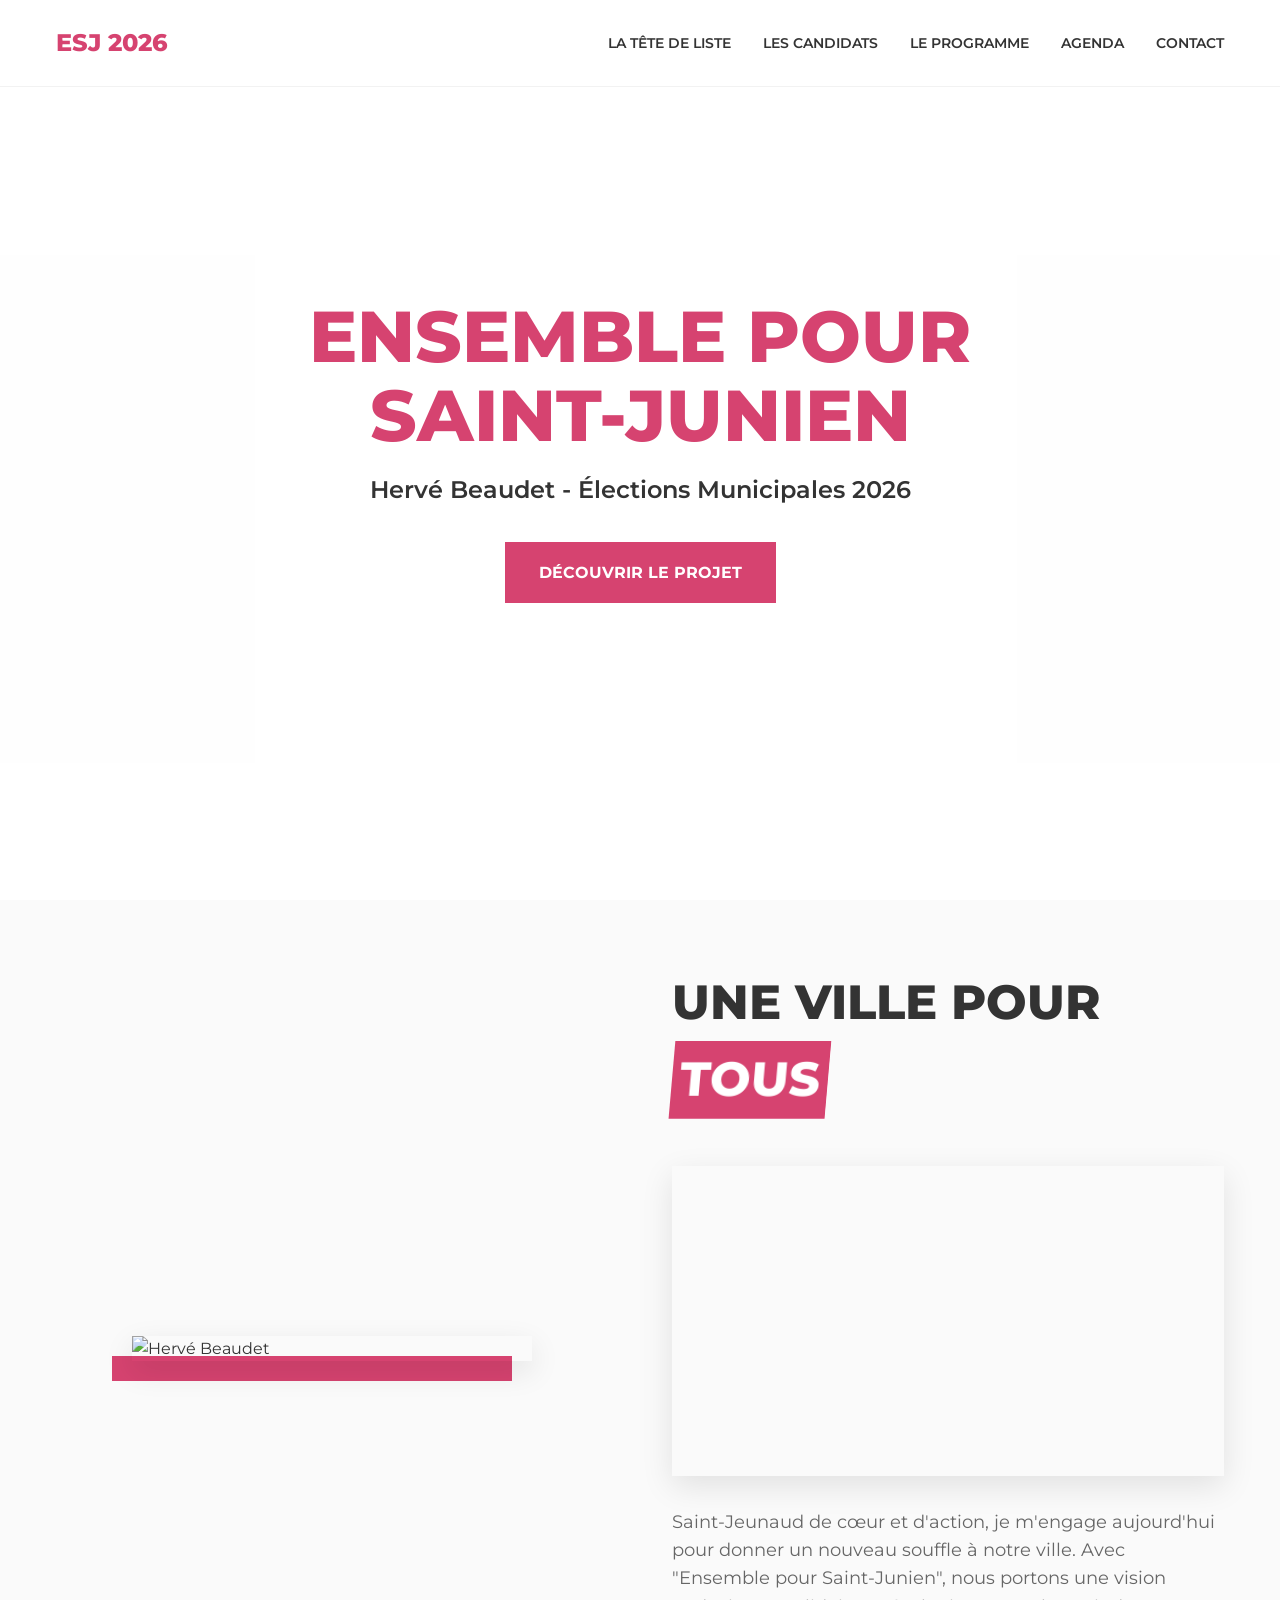
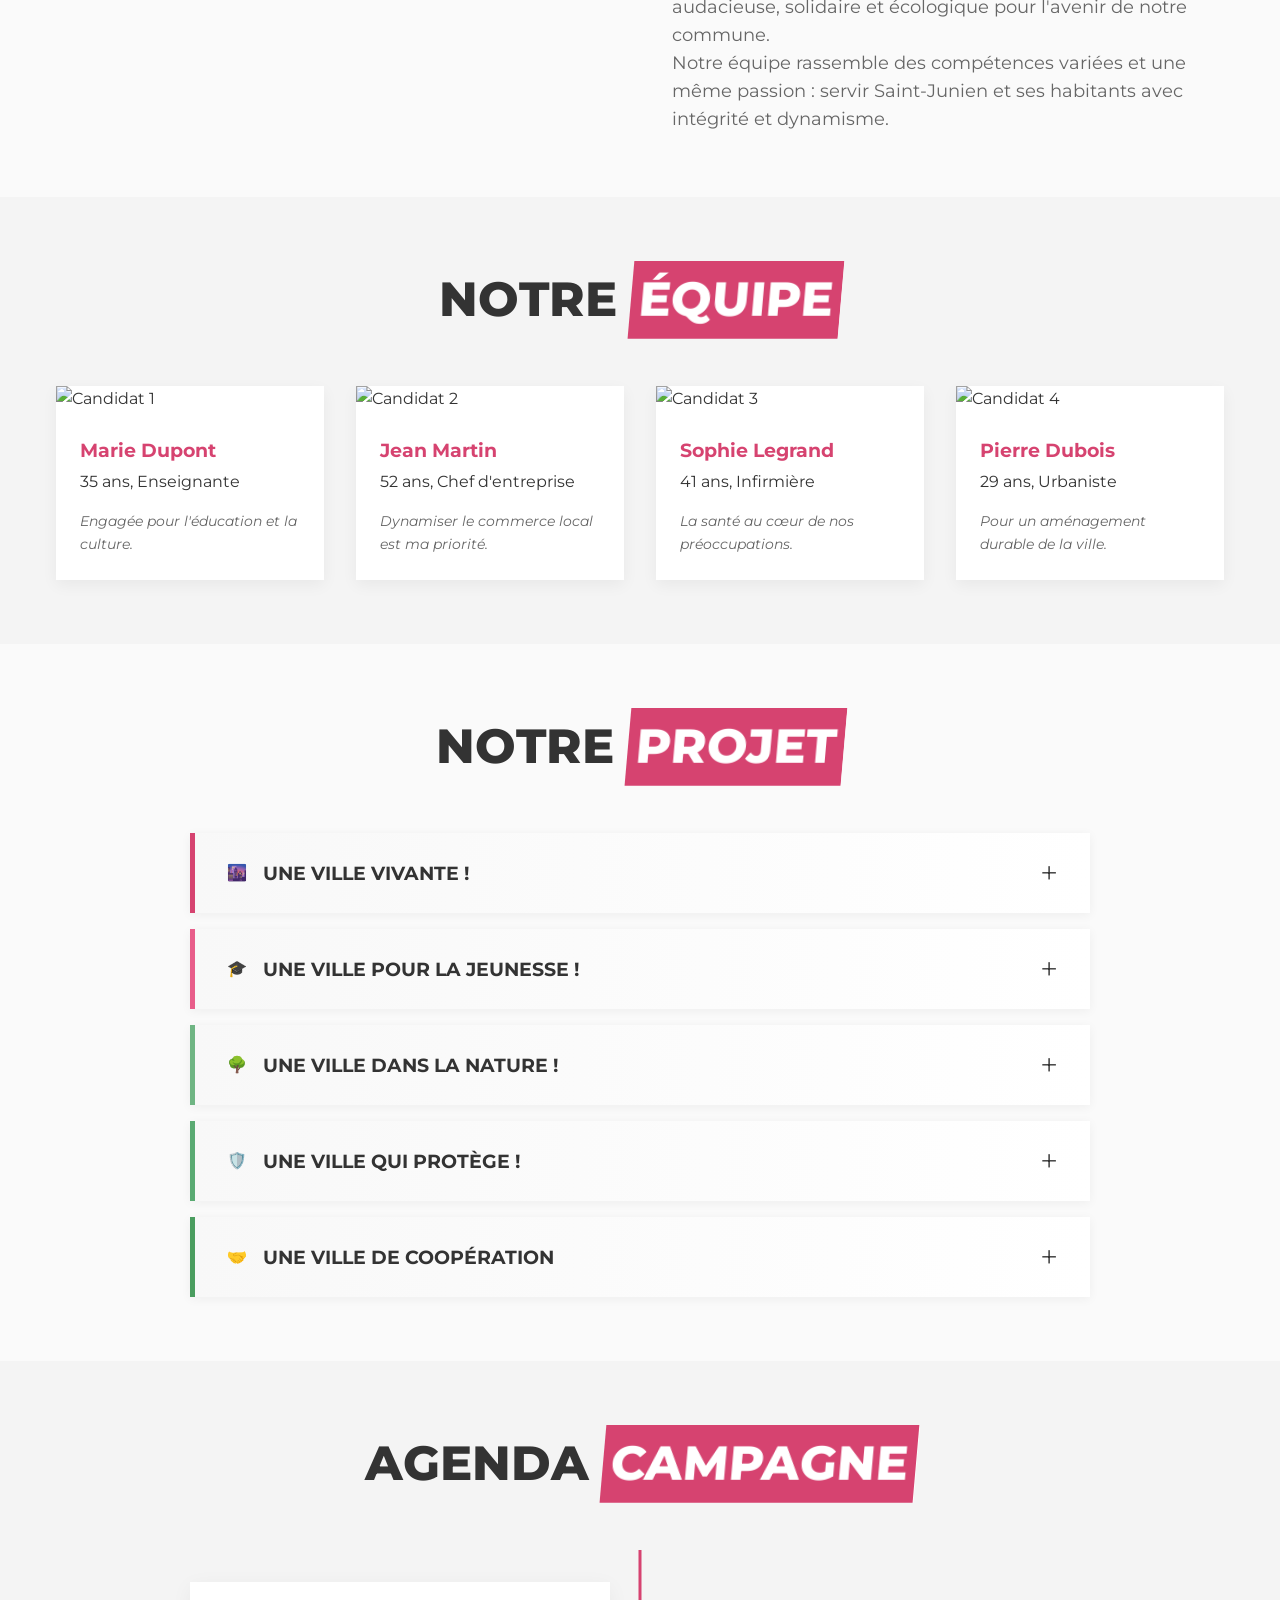
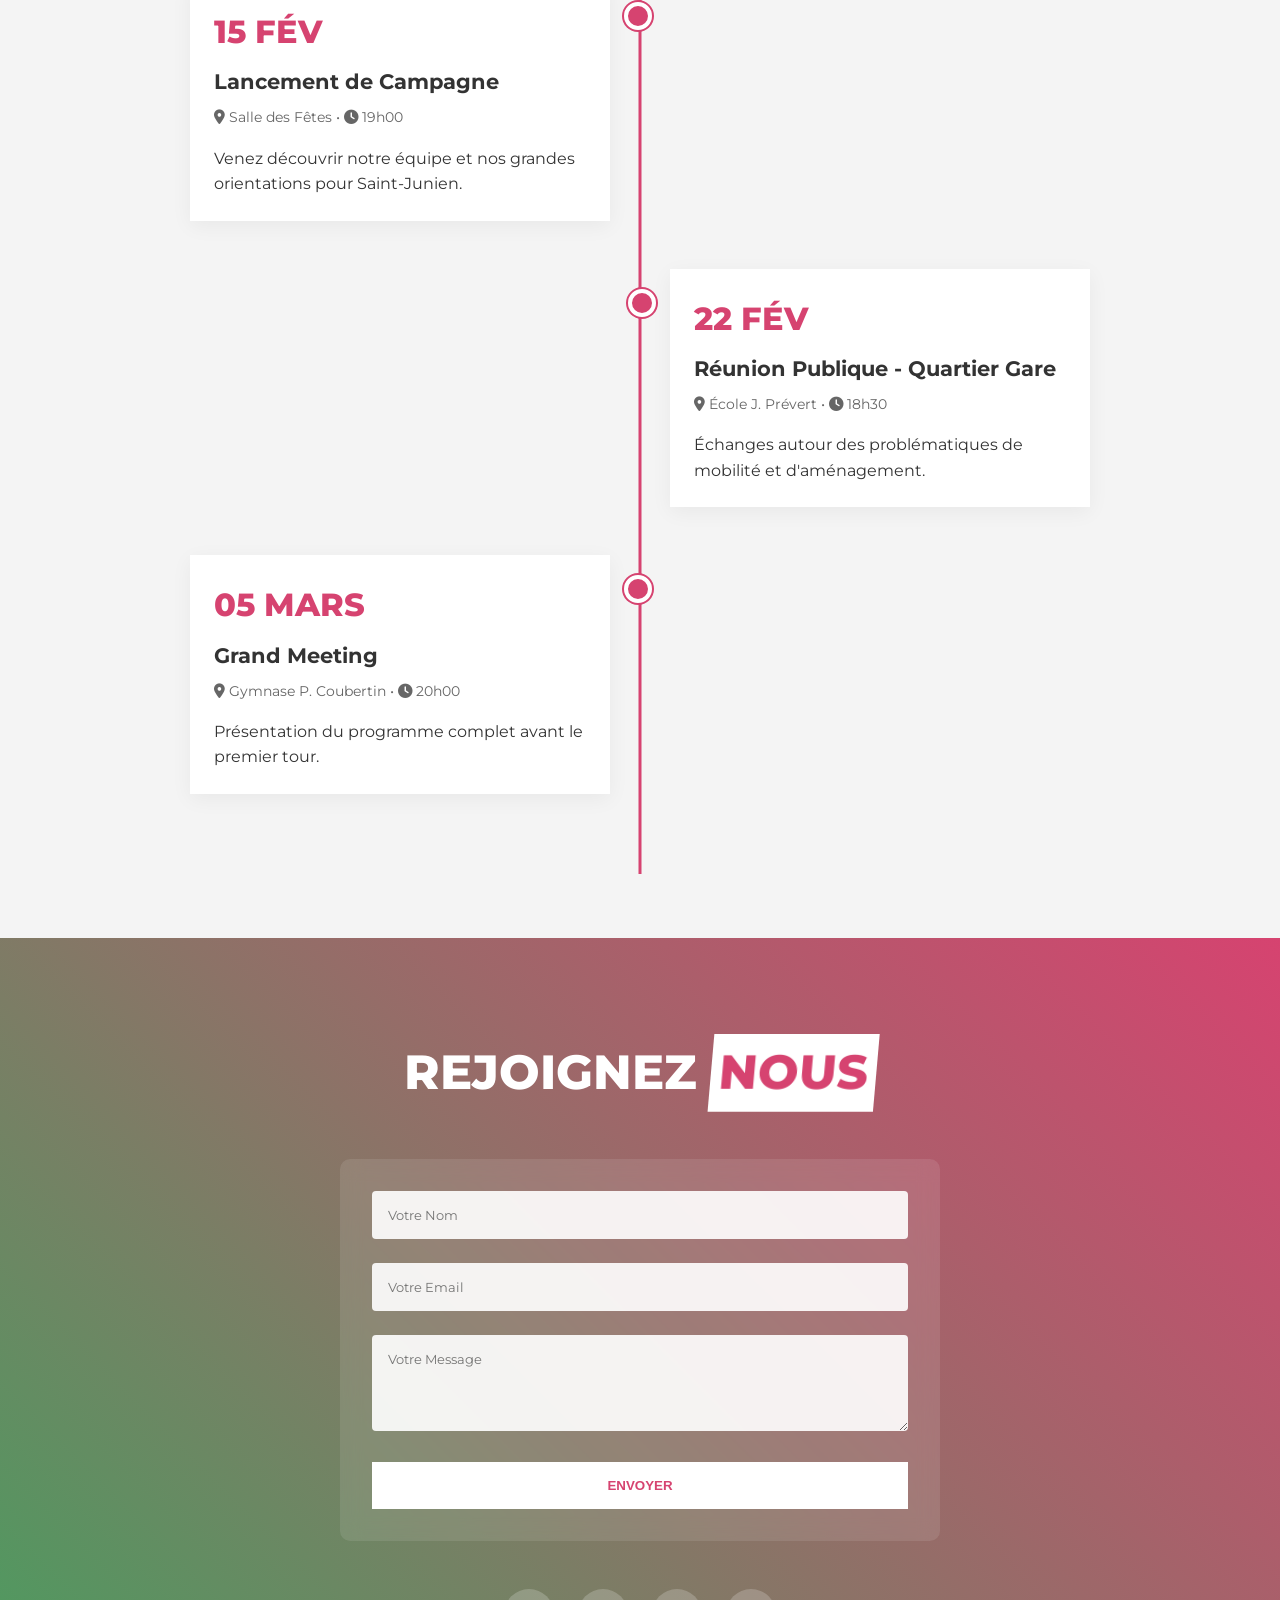
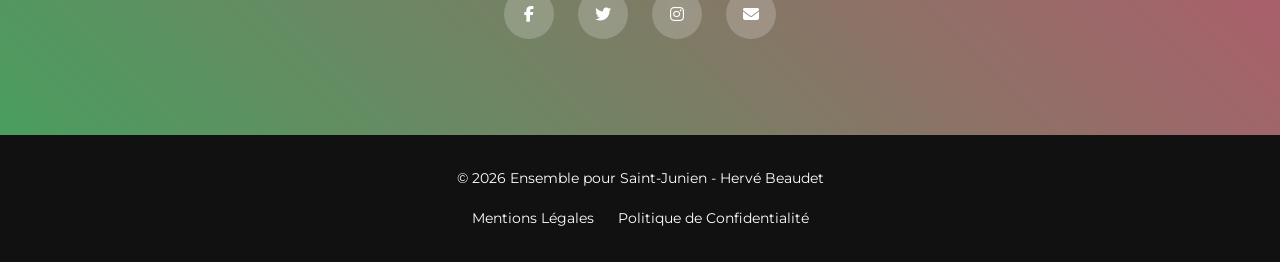
==== index.html @ a776edec "feat: Set up initial website structure, styling, and font assets including Montserrat and Font Aweso" ====
<!DOCTYPE html>
<html lang="fr">
<head>
    <meta charset="UTF-8">
    <meta name="viewport" content="width=device-width, initial-scale=1.0">
    <title>Ensemble pour Saint-Junien - Hervé Beaudet 2026</title>
    <meta name="description" content="Site de campagne pour la liste Ensemble pour Saint-Junien menée par Hervé Beaudet aux élections municipales de 2026.">
    
    <!-- Fonts -->
    <link rel="preconnect" href="https://fonts.googleapis.com">
    <link rel="preconnect" href="https://fonts.gstatic.com" crossorigin>
    <link href="https://fonts.googleapis.com/css2?family=Montserrat:wght@400;600;700;800&display=swap" rel="stylesheet">
    
    <!-- Icons -->
    <link rel="stylesheet" href="https://cdnjs.cloudflare.com/ajax/libs/font-awesome/6.4.0/css/all.min.css">
    
    <!-- Styles -->
    <link rel="stylesheet" href="styles.css">
</head>
<body>

    <!-- Header / Hero -->
    <header class="hero" id="home">
        <div class="video-background">
            <iframe 
                src="https://www.youtube.com/embed/1fb0bbvGdpc?autoplay=1&mute=1&controls=0&loop=1&playlist=1fb0bbvGdpc&showinfo=0&modestbranding=1" 
                title="Saint-Junien Drone View" 
                frameborder="0" 
                allow="accelerometer; autoplay; clipboard-write; encrypted-media; gyroscope; picture-in-picture" 
                allowfullscreen>
            </iframe>
            <div class="overlay"></div>
        </div>
        
        <nav class="main-nav">
            <div class="container nav-container">
                <a href="#home" class="logo-text">ESJ 2026</a>
                <button class="mobile-menu-btn" aria-label="Menu">
                    <span></span>
                    <span></span>
                    <span></span>
                </button>
                <ul class="nav-links">
                    <li><a href="#tete-de-liste">La Tête de Liste</a></li>
                    <li><a href="#candidats">Les Candidats</a></li>
                    <li><a href="#programme">Le Programme</a></li>
                    <li><a href="#agenda">Agenda</a></li>
                    <li><a href="#contact">Contact</a></li>
                </ul>
            </div>
        </nav>

        <div class="hero-content">
            <h1 class="main-title">ENSEMBLE POUR<br>SAINT-JUNIEN</h1>
            <p class="subtitle">Hervé Beaudet - Élections Municipales 2026</p>
            <div class="hero-cta">
                <a href="#programme" class="btn btn-primary">Découvrir le projet</a>
            </div>
        </div>
    </header>

    <!-- Section 1: La Tête de Liste -->
    <section id="tete-de-liste" class="section">
        <div class="container split-layout">
            <div class="image-col">
                <div class="photo-wrapper">
                    <img src="https://placehold.co/400x500/d64370/ffffff?text=Herv%C3%A9+Beaudet" alt="Hervé Beaudet" class="portrait">
                    <div class="photo-accent"></div>
                </div>
            </div>
            <div class="content-col">
                <h2 class="section-title">UNE VILLE POUR <span class="highlight">TOUS</span></h2>
                <div class="video-wrapper">
                    <iframe width="560" height="315" src="https://www.youtube.com/embed/1fb0bbvGdpc" title="Présentation Hervé Beaudet" frameborder="0" allow="accelerometer; autoplay; clipboard-write; encrypted-media; gyroscope; picture-in-picture" allowfullscreen></iframe>
                </div>
                <div class="bio-text">
                    <p>Saint-Jeunaud de cœur et d'action, je m'engage aujourd'hui pour donner un nouveau souffle à notre ville. Avec "Ensemble pour Saint-Junien", nous portons une vision audacieuse, solidaire et écologique pour l'avenir de notre commune.</p>
                    <p>Notre équipe rassemble des compétences variées et une même passion : servir Saint-Junien et ses habitants avec intégrité et dynamisme.</p>
                </div>
            </div>
        </div>
    </section>

    <!-- Section 2: Les Candidats -->
    <section id="candidats" class="section bg-light">
        <div class="container">
            <h2 class="section-title center">NOTRE <span class="highlight">ÉQUIPE</span></h2>
            <div class="candidates-grid">
                <!-- Candidate Cards (Placeholders) -->
                <div class="candidate-card">
                    <div class="card-image">
                        <img src="https://placehold.co/300x400/eeeeee/333333?text=Candidat+1" alt="Candidat 1">
                        <div class="card-overlay">
                            <button class="btn-icon"><i class="fas fa-play"></i></button>
                        </div>
                    </div>
                    <div class="card-info">
                        <h3>Marie Dupont</h3>
                        <p>35 ans, Enseignante</p>
                        <p class="desc">Engagée pour l'éducation et la culture.</p>
                    </div>
                </div>
                <!-- More candidates would go here -->
                <div class="candidate-card">
                    <div class="card-image">
                        <img src="https://placehold.co/300x400/eeeeee/333333?text=Candidat+2" alt="Candidat 2">
                    </div>
                    <div class="card-info">
                        <h3>Jean Martin</h3>
                        <p>52 ans, Chef d'entreprise</p>
                        <p class="desc">Dynamiser le commerce local est ma priorité.</p>
                    </div>
                </div>
                 <div class="candidate-card">
                    <div class="card-image">
                        <img src="https://placehold.co/300x400/eeeeee/333333?text=Candidat+3" alt="Candidat 3">
                    </div>
                    <div class="card-info">
                        <h3>Sophie Legrand</h3>
                        <p>41 ans, Infirmière</p>
                        <p class="desc">La santé au cœur de nos préoccupations.</p>
                    </div>
                </div>
                 <div class="candidate-card">
                    <div class="card-image">
                        <img src="https://placehold.co/300x400/eeeeee/333333?text=Candidat+4" alt="Candidat 4">
                    </div>
                    <div class="card-info">
                        <h3>Pierre Dubois</h3>
                        <p>29 ans, Urbaniste</p>
                        <p class="desc">Pour un aménagement durable de la ville.</p>
                    </div>
                </div>
            </div>
        </div>
    </section>

    <!-- Section 3: Le Programme -->
    <section id="programme" class="section">
        <div class="container">
            <h2 class="section-title center">NOTRE <span class="highlight">PROJET</span></h2>
            <div class="accordion">
                <!-- Item 1 -->
                <div class="accordion-item" data-color="#d64370">
                    <div class="accordion-header">
                        <span class="icon">🌆</span>
                        <h3>UNE VILLE VIVANTE !</h3>
                        <span class="toggle-icon">+</span>
                    </div>
                    <div class="accordion-content">
                        <div class="content-inner">
                            <p>Nous voulons redynamiser le centre-ville et soutenir nos commerces de proximité par des actions concrètes et innovantes.</p>
                            <div class="measures">
                                <h4>DEMAIN ==></h4>
                                <ul>
                                    <li>Création d'une halle gourmande</li>
                                    <li>Plan de rénovation des façades</li>
                                    <li>Gratuité du stationnement le samedi</li>
                                </ul>
                            </div>
                        </div>
                    </div>
                </div>
                <!-- Item 2 -->
                <div class="accordion-item" data-color="#e85d8a">
                    <div class="accordion-header">
                        <span class="icon">🎓</span>
                        <h3>UNE VILLE POUR LA JEUNESSE !</h3>
                        <span class="toggle-icon">+</span>
                    </div>
                    <div class="accordion-content">
                        <div class="content-inner">
                            <p>La jeunesse est l'avenir de Saint-Junien. Nous investirons dans les écoles et les lieux de vie pour nos enfants.</p>
                            <div class="measures">
                                <h4>DEMAIN ==></h4>
                                <ul>
                                    <li>Rénovation thermique des écoles</li>
                                    <li>Création d'un Conseil Municipal des Jeunes</li>
                                    <li>Nouveau skatepark couvert</li>
                                </ul>
                            </div>
                        </div>
                    </div>
                </div>
                <!-- Item 3 -->
                <div class="accordion-item" data-color="#6fb583">
                    <div class="accordion-header">
                        <span class="icon">🌳</span>
                        <h3>UNE VILLE DANS LA NATURE !</h3>
                        <span class="toggle-icon">+</span>
                    </div>
                    <div class="accordion-content">
                        <div class="content-inner">
                            <p>Préserver notre cadre de vie et engager la transition écologique à l'échelle locale.</p>
                            <div class="measures">
                                <h4>DEMAIN ==></h4>
                                <ul>
                                    <li>Plan "1000 arbres" en 6 ans</li>
                                    <li>Végétalisation des cours d'école</li>
                                    <li>Mobilités douces et pistes cyclables</li>
                                </ul>
                            </div>
                        </div>
                    </div>
                </div>
                 <!-- Item 4 -->
                <div class="accordion-item" data-color="#5aaa72">
                    <div class="accordion-header">
                        <span class="icon">🛡️</span>
                        <h3>UNE VILLE QUI PROTÈGE !</h3>
                        <span class="toggle-icon">+</span>
                    </div>
                    <div class="accordion-content">
                        <div class="content-inner">
                            <p>Assurer la tranquillité publique et la sécurité de tous les Saint-Jeunauds.</p>
                            <div class="measures">
                                <h4>DEMAIN ==></h4>
                                <ul>
                                    <li>Renforcement de la police municipale</li>
                                    <li>Vidéoprotection intelligente</li>
                                    <li>Dispositif "Voisins Vigilants"</li>
                                </ul>
                            </div>
                        </div>
                    </div>
                </div>
                 <!-- Item 5 -->
                <div class="accordion-item" data-color="#4a9d5f">
                    <div class="accordion-header">
                        <span class="icon">🤝</span>
                        <h3>UNE VILLE DE COOPÉRATION</h3>
                        <span class="toggle-icon">+</span>
                    </div>
                    <div class="accordion-content">
                        <div class="content-inner">
                            <p>Une démocratie locale vivante où chaque citoyen a sa place et sa parole.</p>
                            <div class="measures">
                                <h4>DEMAIN ==></h4>
                                <ul>
                                    <li>Budget participatif annuel</li>
                                    <li>Permanences d'élus dans les quartiers</li>
                                    <li>Transparence totale des décisions</li>
                                </ul>
                            </div>
                        </div>
                    </div>
                </div>
            </div>
        </div>
    </section>

    <!-- Section 4: Agenda -->
    <section id="agenda" class="section bg-light">
        <div class="container">
            <h2 class="section-title center">AGENDA <span class="highlight">CAMPAGNE</span></h2>
            <div class="timeline">
                <div class="timeline-line"></div>
                
                <div class="event-card left">
                    <div class="event-date">15 FÉV</div>
                    <div class="event-content">
                        <h3>Lancement de Campagne</h3>
                        <p class="event-meta"><i class="fas fa-map-marker-alt"></i> Salle des Fêtes &bull; <i class="fas fa-clock"></i> 19h00</p>
                        <p>Venez découvrir notre équipe et nos grandes orientations pour Saint-Junien.</p>
                    </div>
                </div>

                <div class="event-card right">
                    <div class="event-date">22 FÉV</div>
                    <div class="event-content">
                        <h3>Réunion Publique - Quartier Gare</h3>
                        <p class="event-meta"><i class="fas fa-map-marker-alt"></i> École J. Prévert &bull; <i class="fas fa-clock"></i> 18h30</p>
                        <p>Échanges autour des problématiques de mobilité et d'aménagement.</p>
                    </div>
                </div>

                <div class="event-card left">
                    <div class="event-date">05 MARS</div>
                    <div class="event-content">
                        <h3>Grand Meeting</h3>
                        <p class="event-meta"><i class="fas fa-map-marker-alt"></i> Gymnase P. Coubertin &bull; <i class="fas fa-clock"></i> 20h00</p>
                        <p>Présentation du programme complet avant le premier tour.</p>
                    </div>
                </div>
            </div>
        </div>
    </section>

    <!-- Section 5: Contact -->
    <section id="contact" class="section contact-section">
        <div class="container">
            <div class="contact-box">
                <h2 class="section-title center white">REJOIGNEZ <span class="highlight-white">NOUS</span></h2>
                <form class="contact-form">
                    <div class="form-group">
                        <input type="text" placeholder="Votre Nom" required>
                    </div>
                    <div class="form-group">
                        <input type="email" placeholder="Votre Email" required>
                    </div>
                    <div class="form-group">
                        <textarea placeholder="Votre Message" rows="4" required></textarea>
                    </div>
                    <button type="submit" class="btn btn-submit">ENVOYER</button>
                </form>
                <div class="social-links">
                    <a href="#" aria-label="Facebook"><i class="fab fa-facebook-f"></i></a>
                    <a href="#" aria-label="Twitter"><i class="fab fa-twitter"></i></a>
                    <a href="#" aria-label="Instagram"><i class="fab fa-instagram"></i></a>
                    <a href="mailto:contact@ensemble-st-junien.fr" aria-label="Email"><i class="fas fa-envelope"></i></a>
                </div>
            </div>
        </div>
    </section>

    <footer>
        <div class="container footer-content">
            <p>&copy; 2026 Ensemble pour Saint-Junien - Hervé Beaudet</p>
            <div class="footer-links">
                <a href="#">Mentions Légales</a>
                <a href="#">Politique de Confidentialité</a>
            </div>
        </div>
    </footer>

    <script src="script.js"></script>
</body>
</html>
---- styles.css ----
/* Variables */
:root {
    --primary-pink: #d64370;
    --primary-green: #4a9d5f;
    --text-dark: #333333;
    --text-light: #666666;
    --bg-light: #fafafa;
    --white: #ffffff;
    --font-main: 'Montserrat', sans-serif;
    --transition: all 0.3s ease;
}

/* Reset & Base */
* {
    margin: 0;
    padding: 0;
    box-sizing: border-box;
}

body {
    font-family: var(--font-main);
    color: var(--text-dark);
    line-height: 1.6;
    background-color: var(--bg-light);
    overflow-x: hidden;
}

a {
    text-decoration: none;
    color: inherit;
    transition: var(--transition);
}

ul {
    list-style: none;
}

img {
    max-width: 100%;
    display: block;
}

section {
    padding: 4rem 1rem;
}

.container {
    max-width: 1200px;
    margin: 0 auto;
    padding: 0 1rem;
}

.section-title {
    font-size: clamp(2rem, 5vw, 3rem);
    font-weight: 800;
    margin-bottom: 3rem;
    text-transform: uppercase;
    position: relative;
    z-index: 1;
}

.section-title.center {
    text-align: center;
}

.highlight {
    color: var(--white);
    background-color: var(--primary-pink);
    padding: 0 0.5rem;
    display: inline-block;
    transform: skew(-5deg);
}

.highlight-white {
    color: var(--primary-pink);
    background-color: var(--white);
    padding: 0 0.5rem;
    display: inline-block;
    transform: skew(-5deg);
}

.btn {
    display: inline-block;
    padding: 1rem 2rem;
    font-weight: 700;
    text-transform: uppercase;
    border: none;
    cursor: pointer;
    transition: var(--transition);
}

.btn-primary {
    background-color: var(--primary-pink);
    color: var(--white);
    border: 2px solid var(--primary-pink);
}

.btn-primary:hover {
    background-color: transparent;
    color: var(--primary-pink);
}

/* Header / Hero */
.hero {
    position: relative;
    height: 100vh;
    width: 100%;
    display: flex;
    flex-direction: column;
    justify-content: center;
    align-items: center;
    color: var(--text-dark);
    text-align: center;
}

.video-background {
    position: absolute;
    top: 0;
    left: 0;
    width: 100%;
    height: 100%;
    z-index: -1;
    overflow: hidden;
}

.video-background iframe {
    position: absolute;
    top: 50%;
    left: 50%;
    width: 100vw;
    height: 56.25vw; /* 16:9 aspect ratio */
    min-height: 100vh;
    min-width: 177.77vh; /* 16:9 aspect ratio */
    transform: translate(-50%, -50%);
    pointer-events: none;
}

.overlay {
    position: absolute;
    top: 0;
    left: 0;
    width: 100%;
    height: 100%;
    background-color: rgba(255, 255, 255, 0.85); /* White overlay as requested */
}

.main-nav {
    position: absolute;
    top: 0;
    left: 0;
    width: 100%;
    padding: 1.5rem 0;
    z-index: 100;
    border-bottom: 1px solid rgba(0,0,0,0.05);
}

.nav-container {
    display: flex;
    justify-content: space-between;
    align-items: center;
}

.logo-text {
    font-weight: 800;
    font-size: 1.5rem;
    color: var(--primary-pink);
}

.nav-links {
    display: flex;
    gap: 2rem;
}

.nav-links a {
    font-weight: 600;
    text-transform: uppercase;
    font-size: 0.9rem;
}

.nav-links a:hover {
    color: var(--primary-pink);
}

.mobile-menu-btn {
    display: none;
}

.hero-content {
    z-index: 2;
    padding: 0 1rem;
}

.main-title {
    font-size: clamp(2.5rem, 6vw, 4.5rem);
    font-weight: 800;
    color: var(--primary-pink);
    line-height: 1.1;
    margin-bottom: 1rem;
}

.subtitle {
    font-size: clamp(1rem, 2vw, 1.5rem);
    font-weight: 600;
    margin-bottom: 2rem;
}

/* Section 1: Tête de Liste */
.split-layout {
    display: grid;
    grid-template-columns: 1fr 1fr;
    gap: 4rem;
    align-items: center;
}

.photo-wrapper {
    position: relative;
    max-width: 400px;
    margin: 0 auto;
}

.photo-wrapper img {
    position: relative;
    z-index: 2;
    width: 100%;
    box-shadow: 0 10px 30px rgba(0,0,0,0.1);
}

.photo-accent {
    position: absolute;
    top: 20px;
    left: -20px;
    width: 100%;
    height: 100%;
    background-color: var(--primary-pink);
    z-index: 1;
}

.video-wrapper {
    position: relative;
    padding-bottom: 56.25%; /* 16:9 */
    height: 0;
    margin-bottom: 2rem;
    box-shadow: 0 10px 30px rgba(0,0,0,0.1);
}

.video-wrapper iframe {
    position: absolute;
    top: 0;
    left: 0;
    width: 100%;
    height: 100%;
}

.bio-text {
    font-size: 1.1rem;
    color: var(--text-light);
}

/* Section 2: Candidats */
.bg-light {
    background-color: #f4f4f4;
}

.candidates-grid {
    display: grid;
    grid-template-columns: repeat(auto-fill, minmax(250px, 1fr));
    gap: 2rem;
}

.candidate-card {
    background: var(--white);
    overflow: hidden;
    box-shadow: 0 5px 15px rgba(0,0,0,0.05);
    transition: transform 0.3s ease;
}

.candidate-card:hover {
    transform: translateY(-5px);
}

.card-image {
    position: relative;
    overflow: hidden;
}

.card-overlay {
    position: absolute;
    top: 0;
    left: 0;
    width: 100%;
    height: 100%;
    background: rgba(214, 67, 112, 0.85);
    display: flex;
    justify-content: center;
    align-items: center;
    opacity: 0;
    transition: opacity 0.3s ease;
}

.card-image:hover .card-overlay {
    opacity: 1;
}

.btn-icon {
    background: transparent;
    border: 2px solid var(--white);
    color: var(--white);
    border-radius: 50%;
    width: 50px;
    height: 50px;
    font-size: 1.2rem;
    cursor: pointer;
    transition: all 0.2s ease;
}

.btn-icon:hover {
    background: var(--white);
    color: var(--primary-pink);
}

.card-info {
    padding: 1.5rem;
}

.card-info h3 {
    font-weight: 700;
    margin-bottom: 0.2rem;
    color: var(--primary-pink);
}

.card-info .desc {
    margin-top: 1rem;
    font-size: 0.9rem;
    color: var(--text-light);
    font-style: italic;
}

/* Section 3: Programme (Accordion) */
.accordion {
    max-width: 900px;
    margin: 0 auto;
    display: flex;
    flex-direction: column;
    gap: 1rem;
}

.accordion-item {
    background: var(--white);
    box-shadow: 0 2px 10px rgba(0,0,0,0.05);
    overflow: hidden;
}

.accordion-header {
    background: linear-gradient(90deg, #f8f8f8, #ffffff);
    padding: 1.5rem 2rem;
    cursor: pointer;
    display: flex;
    align-items: center;
    gap: 1rem;
    transition: background 0.3s ease;
    border-left: 5px solid transparent;
}

.accordion-item:nth-child(1) .accordion-header { border-left-color: #d64370; }
.accordion-item:nth-child(2) .accordion-header { border-left-color: #e85d8a; }
.accordion-item:nth-child(3) .accordion-header { border-left-color: #6fb583; }
.accordion-item:nth-child(4) .accordion-header { border-left-color: #5aaa72; }
.accordion-item:nth-child(5) .accordion-header { border-left-color: #4a9d5f; }

.accordion-header:hover {
    background-color: #f0f0f0;
}

.accordion-header h3 {
    font-weight: 700;
    flex: 1;
    font-size: 1.2rem;
}

.toggle-icon {
    font-weight: 300;
    font-size: 2rem;
    line-height: 1;
}

.accordion-content {
    max-height: 0;
    overflow: hidden;
    transition: max-height 0.4s ease-out;
}

.content-inner {
    padding: 2rem;
    background: var(--white);
}

.measures {
    margin-top: 2rem;
    background: #fdfdfd;
    padding: 1.5rem;
    border-left: 3px solid #ccc;
}

.accordion-item:nth-child(1) .measures { border-left-color: #d64370; }
.accordion-item:nth-child(2) .measures { border-left-color: #e85d8a; }
.accordion-item:nth-child(3) .measures { border-left-color: #6fb583; }
.accordion-item:nth-child(4) .measures { border-left-color: #5aaa72; }
.accordion-item:nth-child(5) .measures { border-left-color: #4a9d5f; }

.measures h4 {
    color: var(--text-dark);
    margin-bottom: 1rem;
    font-weight: 800;
    letter-spacing: 1px;
}

.measures ul li {
    position: relative;
    padding-left: 1.5rem;
    margin-bottom: 0.5rem;
}

.measures ul li::before {
    content: "•";
    position: absolute;
    left: 0;
    color: inherit; /* Should inherit from parent border color logic if applied to text, but simple bullet is fine */
    font-weight: bold;
}

/* Section 4: Agenda (Timeline) */
.timeline {
    position: relative;
    max-width: 900px;
    margin: 0 auto;
    padding: 2rem 0;
}

.timeline-line {
    position: absolute;
    top: 0;
    bottom: 0;
    left: 50%;
    width: 3px;
    background: var(--primary-pink);
    transform: translateX(-50%);
}

.event-card {
    position: relative;
    width: calc(50% - 30px);
    margin-bottom: 3rem;
    background: var(--white);
    padding: 1.5rem;
    box-shadow: 0 5px 20px rgba(0,0,0,0.05);
}

.event-card::after {
    content: ""; /* The dot */
    position: absolute;
    top: 20px;
    width: 20px;
    height: 20px;
    background: var(--primary-pink);
    border: 4px solid var(--white);
    border-radius: 50%;
    z-index: 2;
    box-shadow: 0 0 0 2px var(--primary-pink);
}

.event-card.left {
    margin-right: auto;
}

.event-card.left::after {
    right: -42px; /* 30px gap + 3px line/2 + 10px radius approx */
}

.event-card.right {
    margin-left: auto;
}

.event-card.right::after {
    left: -42px;
}

.event-date {
    font-size: 2rem;
    font-weight: 800;
    color: var(--primary-pink);
    margin-bottom: 0.5rem;
}

.event-content h3 {
    font-size: 1.3rem;
    margin-bottom: 0.5rem;
}

.event-meta {
    font-size: 0.9rem;
    color: var(--text-light);
    margin-bottom: 1rem;
}

/* Section 5: Contact */
.contact-section {
    background: linear-gradient(45deg, var(--primary-green), var(--primary-pink));
    color: var(--white);
    padding: 6rem 1rem;
}

.contact-box {
    max-width: 600px;
    margin: 0 auto;
    text-align: center;
}

.contact-form {
    background: rgba(255,255,255,0.1);
    backdrop-filter: blur(10px);
    padding: 2rem;
    border-radius: 10px;
    margin: 3rem 0;
}

.form-group {
    margin-bottom: 1.5rem;
}

.form-group input,
.form-group textarea {
    width: 100%;
    padding: 1rem;
    border: none;
    background: rgba(255,255,255,0.9);
    font-family: inherit;
    border-radius: 4px;
}

.btn-submit {
    background: var(--white);
    color: var(--primary-pink);
    width: 100%;
    border: none;
}

.btn-submit:hover {
    background: var(--primary-pink);
    color: var(--white);
}

.social-links {
    display: flex;
    justify-content: center;
    gap: 1.5rem;
}

.social-links a {
    display: flex;
    justify-content: center;
    align-items: center;
    width: 50px;
    height: 50px;
    background: rgba(255,255,255,0.2);
    border-radius: 50%;
    color: var(--white);
    transition: 0.3s;
}

.social-links a:hover {
    background: var(--white);
    color: var(--primary-pink);
    transform: scale(1.1);
}

/* Footer */
footer {
    background: #111;
    color: #fff;
    padding: 2rem 1rem;
    font-size: 0.9rem;
}

.footer-content {
    display: flex;
    flex-direction: column;
    align-items: center;
    gap: 1rem;
}

.footer-links {
    display: flex;
    gap: 1.5rem;
}

.footer-links a:hover {
    color: var(--primary-pink);
}

/* Responsive */
@media (max-width: 768px) {
    .main-title {
        font-size: 2.5rem;
    }

    .split-layout {
        grid-template-columns: 1fr;
    }

    .nav-links {
        display: none; /* simple hide for now, would need JS for toggle */
    }

    .mobile-menu-btn {
        display: block;
        background: none;
        border: none;
        cursor: pointer;
    }
    
    .mobile-menu-btn span {
        display: block;
        width: 25px;
        height: 3px;
        background: var(--primary-pink);
        margin: 5px 0;
    }

    .timeline-line {
        left: 20px;
    }

    .event-card {
        width: calc(100% - 50px);
        margin-left: 50px !important;
        margin-right: 0 !important;
    }

    .event-card::after {
        left: -42px !important;
    }
}
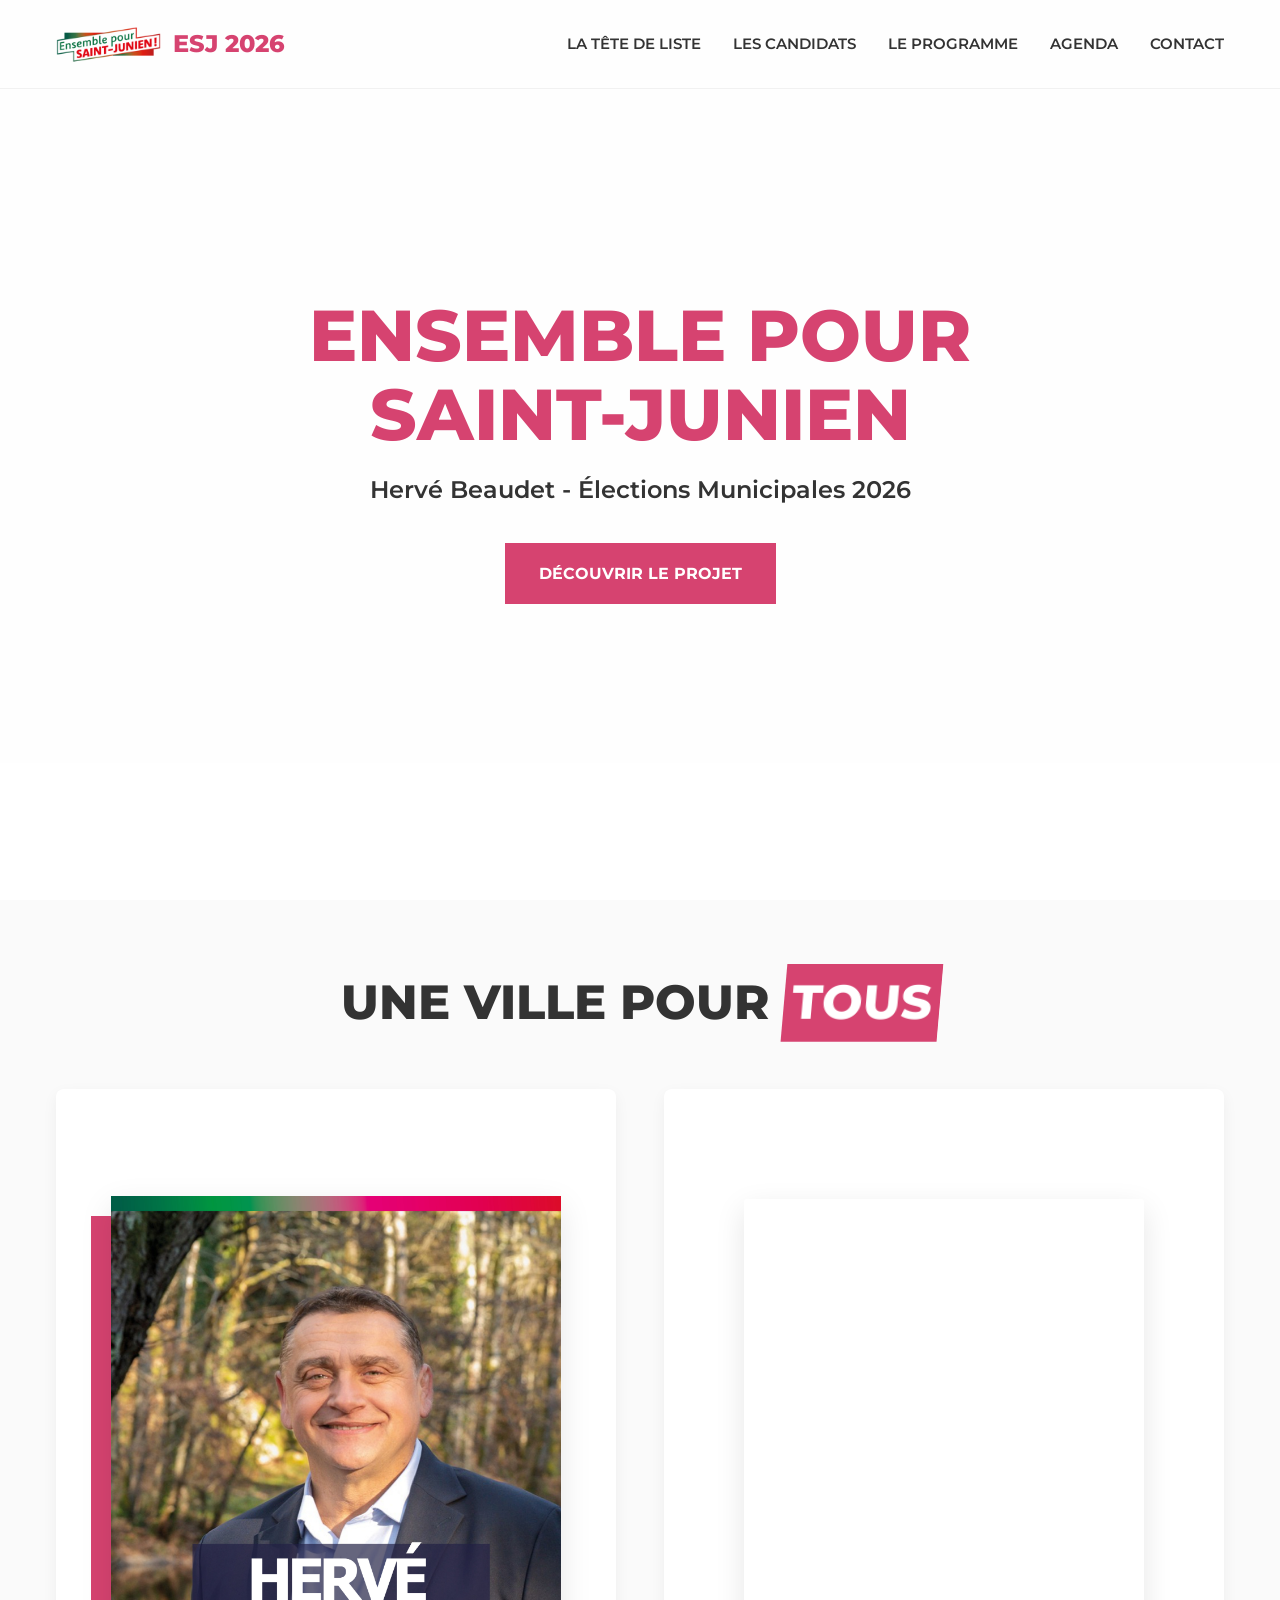
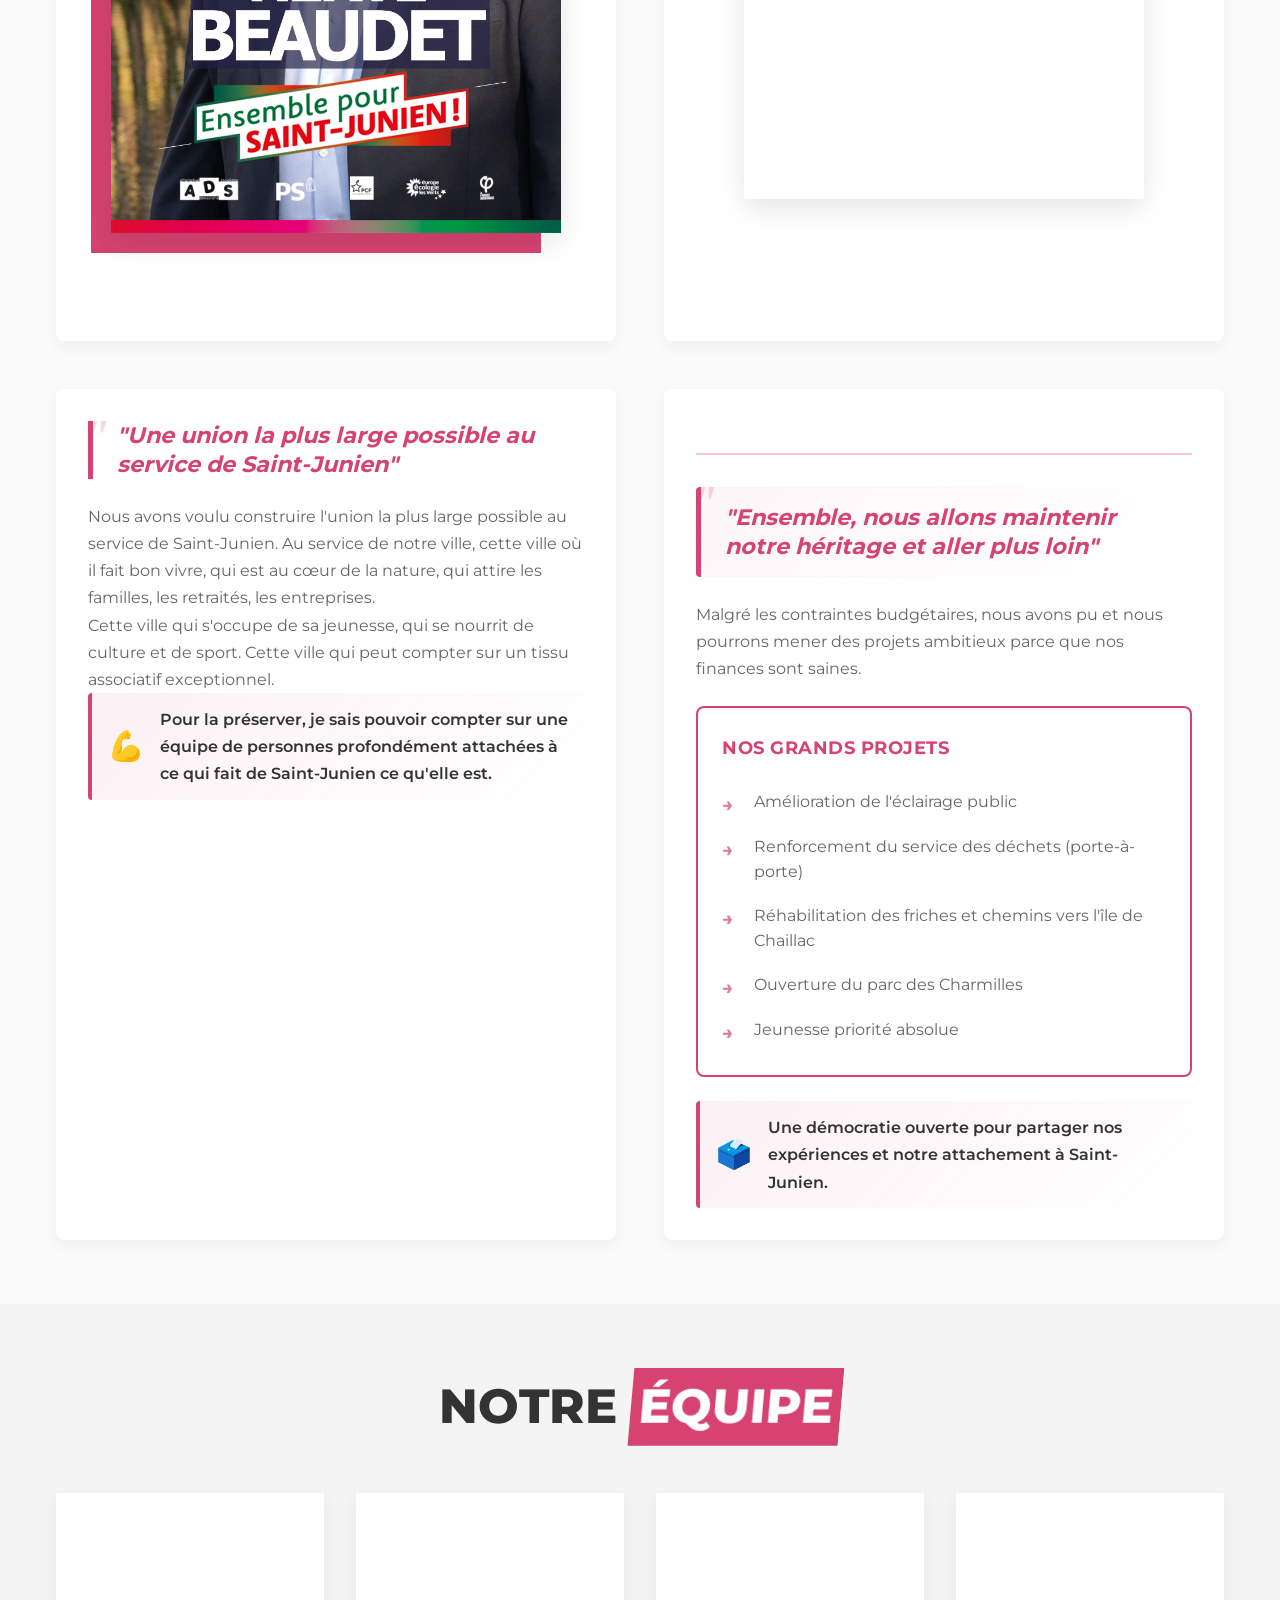
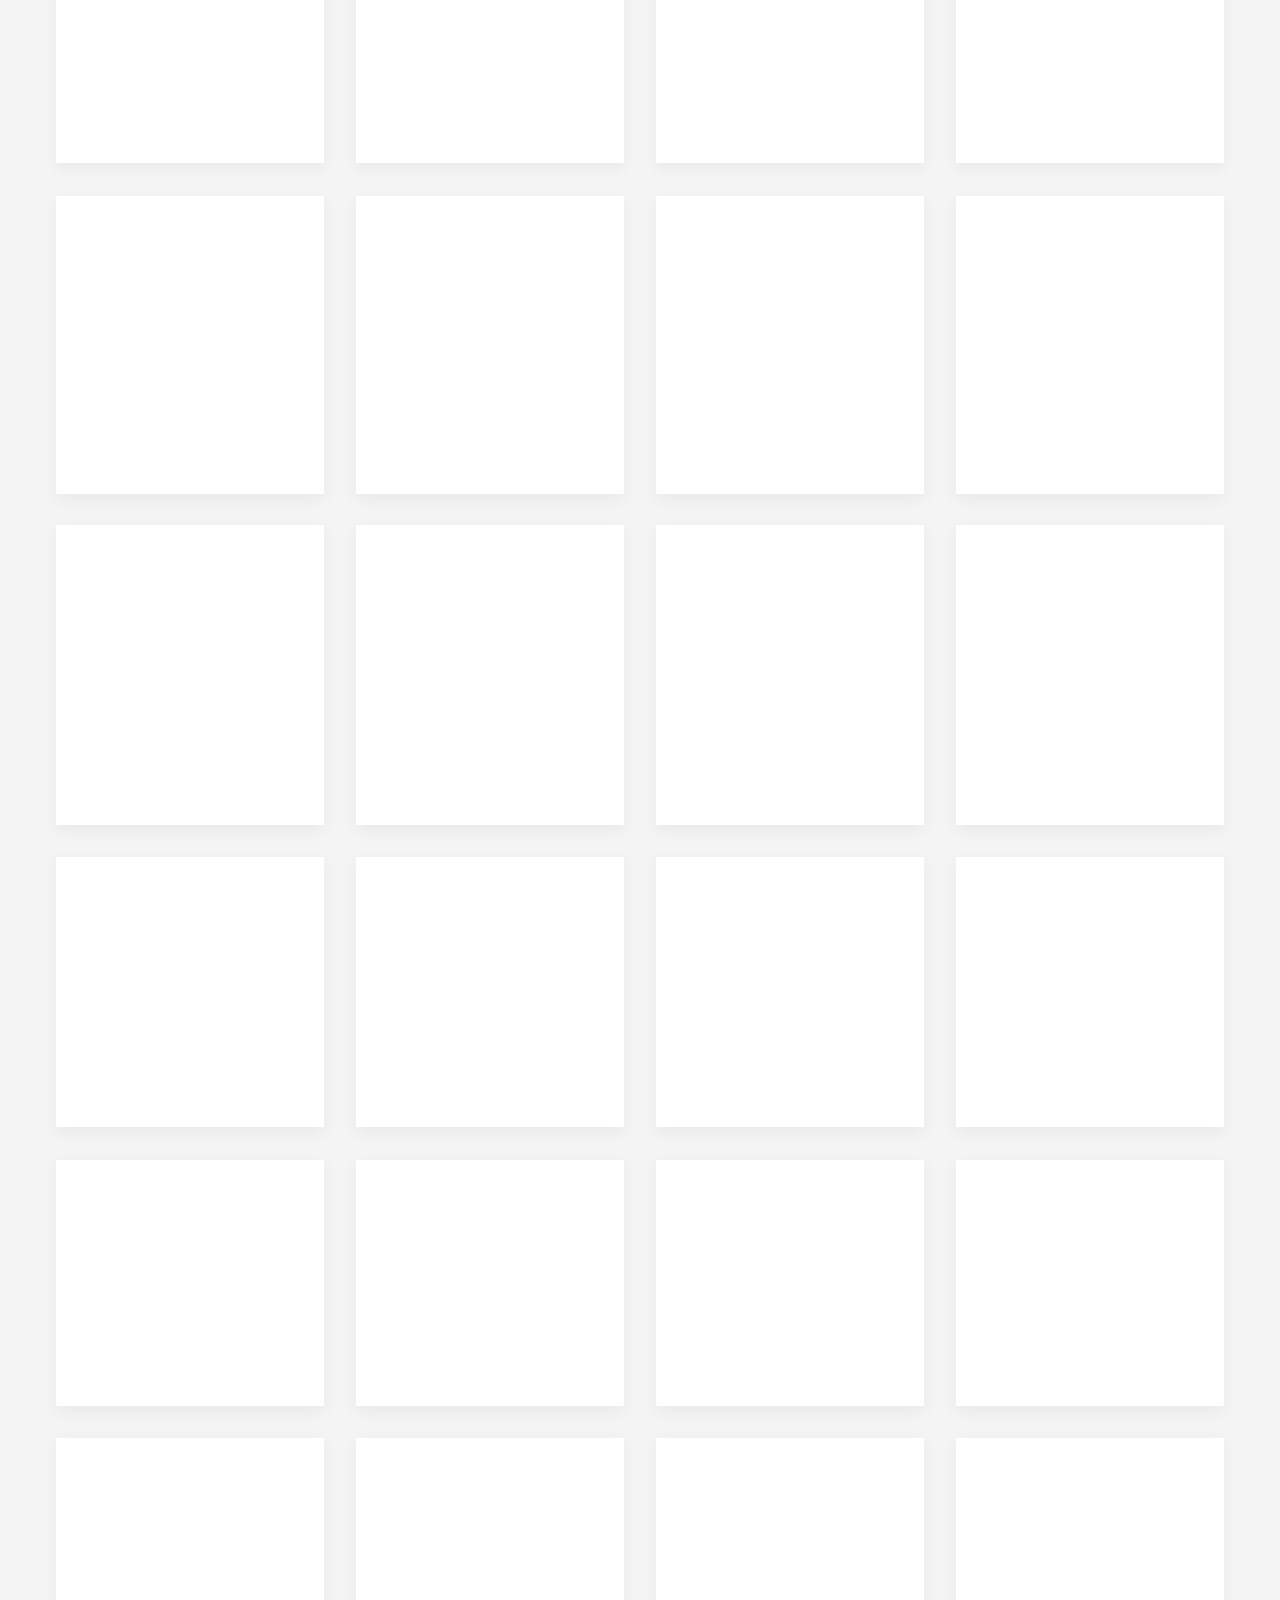
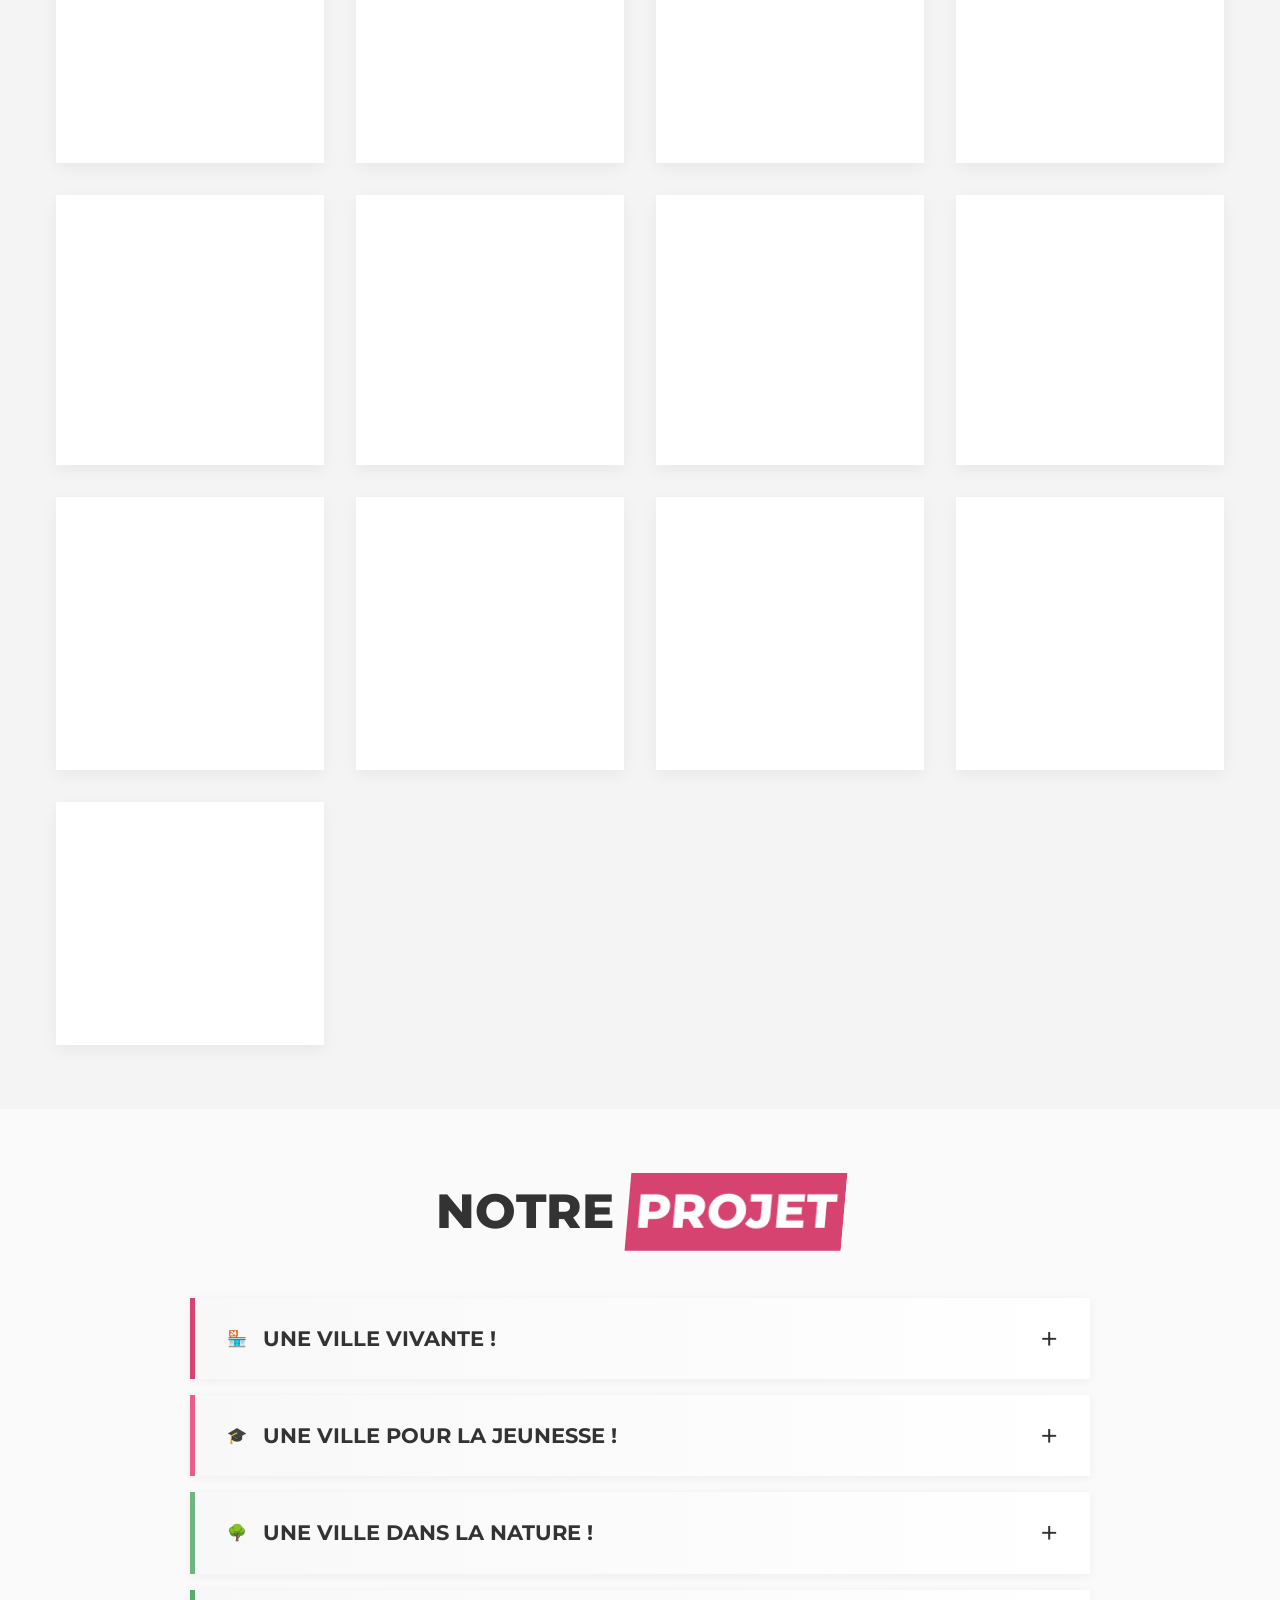
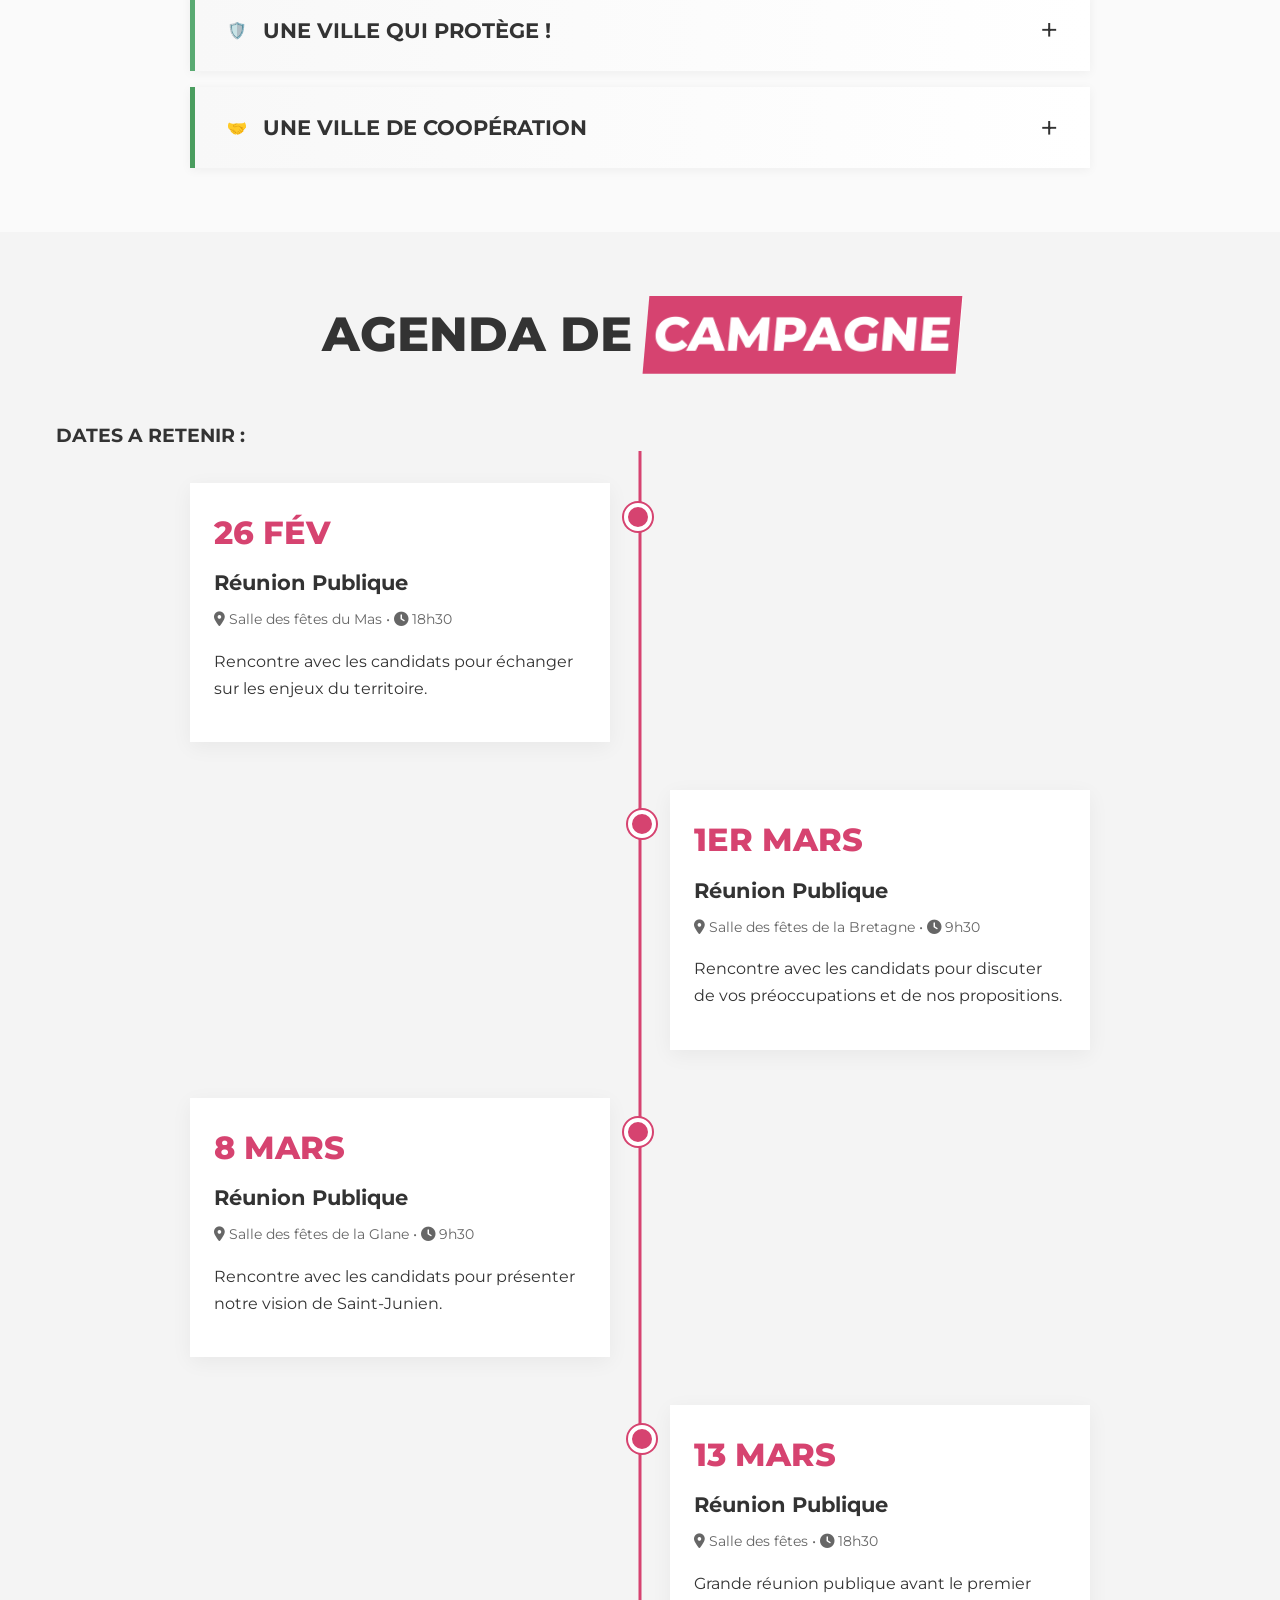
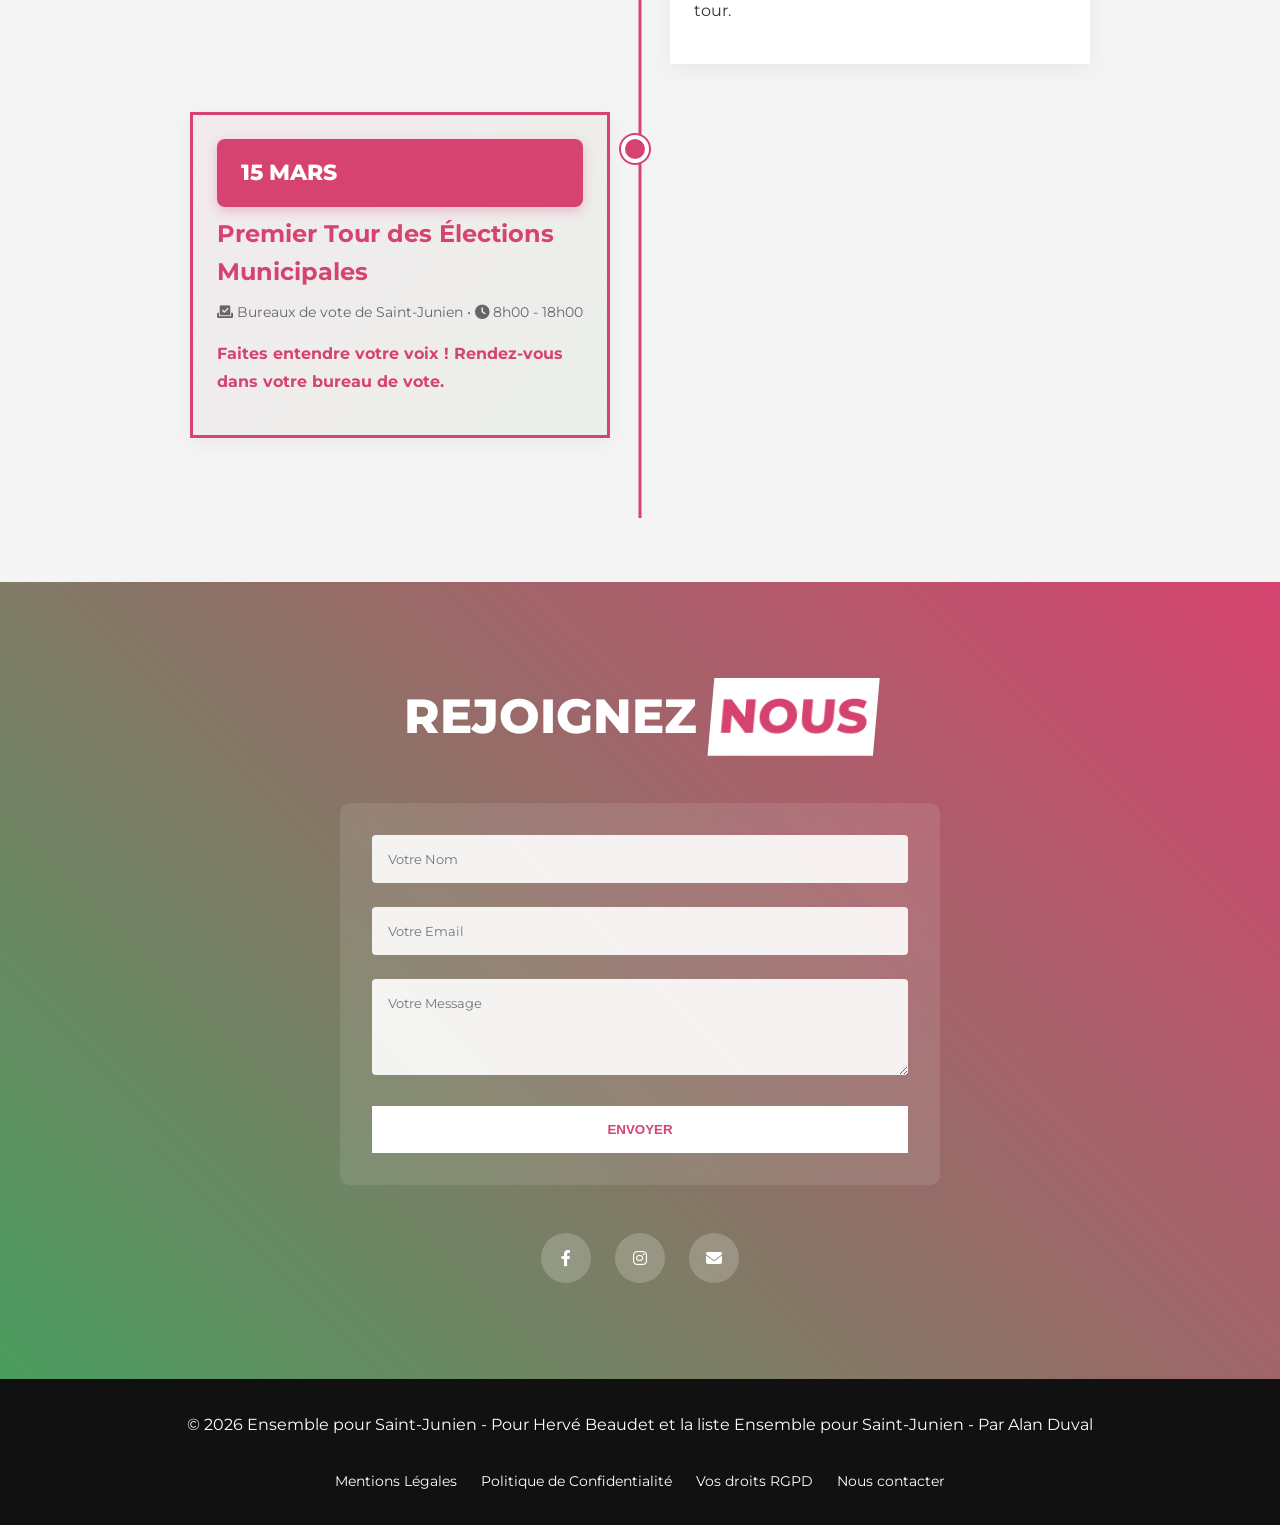
==== commit 874bd73d: "test test" ====
--- a/index.html
+++ b/index.html
@@ -1,40 +1,47 @@
 <!DOCTYPE html>
 <html lang="fr">
+
 <head>
     <meta charset="UTF-8">
     <meta name="viewport" content="width=device-width, initial-scale=1.0">
     <title>Ensemble pour Saint-Junien - Hervé Beaudet 2026</title>
-    <meta name="description" content="Site de campagne pour la liste Ensemble pour Saint-Junien menée par Hervé Beaudet aux élections municipales de 2026.">
-    
+    <meta name="description"
+        content="Site de campagne pour la liste Ensemble pour Saint-Junien menée par Hervé Beaudet aux élections municipales de 2026.">
+
     <!-- Fonts -->
-    <link rel="preconnect" href="https://fonts.googleapis.com">
-    <link rel="preconnect" href="https://fonts.gstatic.com" crossorigin>
-    <link href="https://fonts.googleapis.com/css2?family=Montserrat:wght@400;600;700;800&display=swap" rel="stylesheet">
-    
+    <link rel="stylesheet" href="assets/css/montserrat.css">
+
     <!-- Icons -->
-    <link rel="stylesheet" href="https://cdnjs.cloudflare.com/ajax/libs/font-awesome/6.4.0/css/all.min.css">
-    
+    <link rel="stylesheet" href="assets/css/fontawesome.css">
+
     <!-- Styles -->
     <link rel="stylesheet" href="styles.css">
+
+    <!-- Image Protection System -->
+    <script src="image-protection.js" defer></script>
 </head>
+
 <body>
 
-    <!-- Header / Hero -->
+    <!-- Header Hero -->
     <header class="hero" id="home">
         <div class="video-background">
-            <iframe 
-                src="https://www.youtube.com/embed/1fb0bbvGdpc?autoplay=1&mute=1&controls=0&loop=1&playlist=1fb0bbvGdpc&showinfo=0&modestbranding=1" 
-                title="Saint-Junien Drone View" 
-                frameborder="0" 
-                allow="accelerometer; autoplay; clipboard-write; encrypted-media; gyroscope; picture-in-picture" 
-                allowfullscreen>
+            <iframe width="100%" height="100%"
+                src="https://www.youtube.com/embed/04m7o63oVQM?autoplay=1&mute=1&loop=1&playlist=04m7o63oVQM&controls=0&showinfo=0&rel=0&modestbranding=1"
+                title="YouTube video player" frameborder="0"
+                allow="accelerometer; autoplay; clipboard-write; encrypted-media; gyroscope; picture-in-picture; web-share"
+                referrerpolicy="strict-origin-when-cross-origin"
+                style="position: absolute; top: 50%; left: 50%; width: 100vw; height: 56.25vw; min-height: 100vh; min-width: 177.77vh; transform: translate(-50%, -50%);">
             </iframe>
-            <div class="overlay"></div>
         </div>
-        
+        <div class="overlay"></div>
+
         <nav class="main-nav">
             <div class="container nav-container">
-                <a href="#home" class="logo-text">ESJ 2026</a>
+                <a href="#home" class="logo-container">
+                    <img src="assets/photo/esj26ban.png" alt="Ensemble pour Saint-Junien" class="logo-image">
+                    <span class="logo-text">ESJ 2026</span>
+                </a>
                 <button class="mobile-menu-btn" aria-label="Menu">
                     <span></span>
                     <span></span>
@@ -59,76 +66,457 @@
         </div>
     </header>
 
-    <!-- Section 1: La Tête de Liste -->
+
+
+    <!-- Section 1 La Tête de Liste -->
     <section id="tete-de-liste" class="section">
-        <div class="container split-layout">
-            <div class="image-col">
-                <div class="photo-wrapper">
-                    <img src="https://placehold.co/400x500/d64370/ffffff?text=Herv%C3%A9+Beaudet" alt="Hervé Beaudet" class="portrait">
-                    <div class="photo-accent"></div>
-                </div>
-            </div>
-            <div class="content-col">
-                <h2 class="section-title">UNE VILLE POUR <span class="highlight">TOUS</span></h2>
-                <div class="video-wrapper">
-                    <iframe width="560" height="315" src="https://www.youtube.com/embed/1fb0bbvGdpc" title="Présentation Hervé Beaudet" frameborder="0" allow="accelerometer; autoplay; clipboard-write; encrypted-media; gyroscope; picture-in-picture" allowfullscreen></iframe>
-                </div>
-                <div class="bio-text">
-                    <p>Saint-Jeunaud de cœur et d'action, je m'engage aujourd'hui pour donner un nouveau souffle à notre ville. Avec "Ensemble pour Saint-Junien", nous portons une vision audacieuse, solidaire et écologique pour l'avenir de notre commune.</p>
-                    <p>Notre équipe rassemble des compétences variées et une même passion : servir Saint-Junien et ses habitants avec intégrité et dynamisme.</p>
-                </div>
+        <div class="container">
+            <h2 class="section-title center">UNE VILLE POUR <span class="highlight">TOUS</span></h2>
+            <div class="grid-layout-2x2">
+                <!-- Haut gauche : Photo -->
+                <div class="grid-item photo-col">
+                    <div class="photo-wrapper">
+                        <img src="assets/photo/TDL/HB.jpg" alt="Hervé Beaudet" class="portrait">
+                        <div class="photo-accent"></div>
+                    </div>
+                </div>
+
+                <!-- Haut droite : Vidéo Instagram -->
+                <div class="grid-item video-col">
+                    <div class="instagram-wrapper">
+                        <iframe src="https://www.instagram.com/reel/DUL4KYbgs1u/embed" width="400" height="600"
+                            frameborder="0" scrolling="no" allowtransparency="true"
+                            style="border: none; overflow: hidden; border-radius: 3px; box-shadow: 0 10px 30px rgba(0,0,0,0.1); margin: 0 auto; display: block; max-width: 100%;"></iframe>
+                    </div>
+                </div>
+
+                <!-- Bas gauche : Premier paragraphe restructuré -->
+                <div class="grid-item text-col">
+                    <div class="bio-text animated-text">
+                        <blockquote class="pull-quote">
+                            "Une union la plus large possible au service de Saint-Junien"
+                        </blockquote>
+
+                        <p class="fade-in-paragraph delay-1">Nous avons voulu construire l'union la plus large possible
+                            au service de Saint-Junien. Au service de notre ville, cette ville où il fait bon vivre, qui
+                            est au cœur de la nature, qui attire les familles, les retraités, les entreprises.</p>
+
+                        <p class="fade-in-paragraph delay-2">Cette ville qui s'occupe de sa jeunesse, qui se nourrit de
+                            culture et de sport. Cette ville qui peut compter sur un tissu associatif exceptionnel.</p>
+
+                        <p class="text-emphasis fade-in-paragraph delay-3">
+                            <span class="emphasis-icon">💪</span>
+                            Pour la préserver, je sais pouvoir compter sur une équipe de personnes profondément
+                            attachées à ce qui fait de Saint-Junien ce qu'elle est.
+                        </p>
+                    </div>
+                </div>
+
+                <!-- Bas droite : Second paragraphe restructuré et raccourci -->
+                <div class="grid-item text-col">
+                    <div class="bio-text animated-text">
+                        <hr class="animated-hr">
+
+                        <blockquote class="pull-quote highlight-quote">
+                            "Ensemble, nous allons maintenir notre héritage et aller plus loin"
+                        </blockquote>
+
+                        <p class="fade-in-paragraph delay-1">Malgré les contraintes budgétaires, nous avons pu et nous
+                            pourrons mener des projets ambitieux parce que nos finances sont saines.</p>
+
+                        <div class="action-summary fade-in-paragraph delay-2">
+                            <h4>Nos grands projets</h4>
+                            <ul class="project-list">
+                                <li>Amélioration de l'éclairage public</li>
+                                <li>Renforcement du service des déchets (porte-à-porte)</li>
+                                <li>Réhabilitation des friches et chemins vers l'île de Chaillac</li>
+                                <li>Ouverture du parc des Charmilles</li>
+                                <li>Jeunesse priorité absolue</li>
+                            </ul>
+                        </div>
+
+                        <p class="text-emphasis fade-in-paragraph delay-3">
+                            <span class="emphasis-icon">🗳️</span>
+                            Une démocratie ouverte pour partager nos expériences et notre attachement à Saint-Junien.
+                        </p>
+                    </div>
+                </div>
+
             </div>
         </div>
     </section>
+
 
     <!-- Section 2: Les Candidats -->
     <section id="candidats" class="section bg-light">
         <div class="container">
             <h2 class="section-title center">NOTRE <span class="highlight">ÉQUIPE</span></h2>
             <div class="candidates-grid">
-                <!-- Candidate Cards (Placeholders) -->
-                <div class="candidate-card">
-                    <div class="card-image">
-                        <img src="https://placehold.co/300x400/eeeeee/333333?text=Candidat+1" alt="Candidat 1">
-                        <div class="card-overlay">
-                            <button class="btn-icon"><i class="fas fa-play"></i></button>
-                        </div>
-                    </div>
-                    <div class="card-info">
-                        <h3>Marie Dupont</h3>
-                        <p>35 ans, Enseignante</p>
-                        <p class="desc">Engagée pour l'éducation et la culture.</p>
-                    </div>
-                </div>
-                <!-- More candidates would go here -->
-                <div class="candidate-card">
-                    <div class="card-image">
-                        <img src="https://placehold.co/300x400/eeeeee/333333?text=Candidat+2" alt="Candidat 2">
-                    </div>
-                    <div class="card-info">
-                        <h3>Jean Martin</h3>
-                        <p>52 ans, Chef d'entreprise</p>
-                        <p class="desc">Dynamiser le commerce local est ma priorité.</p>
-                    </div>
-                </div>
-                 <div class="candidate-card">
-                    <div class="card-image">
-                        <img src="https://placehold.co/300x400/eeeeee/333333?text=Candidat+3" alt="Candidat 3">
-                    </div>
-                    <div class="card-info">
-                        <h3>Sophie Legrand</h3>
-                        <p>41 ans, Infirmière</p>
-                        <p class="desc">La santé au cœur de nos préoccupations.</p>
-                    </div>
-                </div>
-                 <div class="candidate-card">
-                    <div class="card-image">
-                        <img src="https://placehold.co/300x400/eeeeee/333333?text=Candidat+4" alt="Candidat 4">
-                    </div>
-                    <div class="card-info">
-                        <h3>Pierre Dubois</h3>
-                        <p>29 ans, Urbaniste</p>
-                        <p class="desc">Pour un aménagement durable de la ville.</p>
+                <div class="candidate-card">
+                    <div class="card-image">
+                        <img src="https://img.flopics.fr/1.jpg" alt="Portrait de Hervé BEAUDET, candidat" loading="lazy"
+                            draggable="false" data-protected="true">
+                    </div>
+                    <div class="card-info">
+                        <h3>Hervé BEAUDET</h3>
+                        <p>56 ans, Chef cuisinier</p>
+                        <p class="desc">Quartier Chantemerle</p>
+                    </div>
+                </div>
+                <div class="candidate-card">
+                    <div class="card-image">
+                        <img src="https://img.flopics.fr/2.jpg" alt="Portrait de Nadège COUCAUD, candidate"
+                            loading="lazy" draggable="false" data-protected="true">
+                    </div>
+                    <div class="card-info">
+                        <h3>Nadège COUCAUD</h3>
+                        <p>52 ans, Contremaître, agent de maîtrise</p>
+                        <p class="desc">Quartier Chantemerle</p>
+                    </div>
+                </div>
+                <div class="candidate-card">
+                    <div class="card-image">
+                        <img src="https://img.flopics.fr/32e329e93ae240ded.jpg"
+                            alt="Portrait de Didier LEKIEFS, candidat" loading="lazy" draggable="false"
+                            data-protected="true">
+                    </div>
+                    <div class="card-info">
+                        <h3>Didier Lekiefs</h3>
+                        <p>61 ans, Retraité de la fonction publique hospitalière</p>
+                        <p class="desc">Rue Lagarde</p>
+                    </div>
+                </div>
+                <div class="candidate-card">
+                    <div class="card-image">
+                        <img src="https://img.flopics.fr/4.jpg" alt="Portrait de Stéphanie TRICARD, candidate"
+                            loading="lazy" draggable="false" data-protected="true">
+                    </div>
+                    <div class="card-info">
+                        <h3>Stéphanie TRICARD</h3>
+                        <p>40 ans, Commerçante</p>
+                        <p class="desc">Quartier République</p>
+                    </div>
+                </div>
+                <div class="candidate-card">
+                    <div class="card-image">
+                        <img src="https://img.flopics.fr/5.jpg" alt="Portrait de Thierry GRANET, candidat"
+                            loading="lazy" draggable="false" data-protected="true">
+                    </div>
+                    <div class="card-info">
+                        <h3>Thierry GRANET</h3>
+                        <p>59 ans, Technicien du patrimoine aux Bâtiments de France, ministère de la Culture.</p>
+                        <p class="desc">Quartier du palais des sports</p>
+                    </div>
+                </div>
+                <div class="candidate-card">
+                    <div class="card-image">
+                        <img src="https://img.flopics.fr/625932b1e7cd9699f.jpg"
+                            alt="Portrait de Juliah SEBAH, candidate" loading="lazy" draggable="false"
+                            data-protected="true">
+                    </div>
+                    <div class="card-info">
+                        <h3>Juliah SEBAH</h3>
+                        <p>70 ans, retraitée de la poste</p>
+                        <p class="desc">quartier Jean -Jaurès</p>
+                    </div>
+                </div>
+                <div class="candidate-card">
+                    <div class="card-image">
+                        <img src="https://img.flopics.fr/7.jpg" alt="Portrait de Laurent THIBAUD, candidat"
+                            loading="lazy" draggable="false" data-protected="true">
+                    </div>
+                    <div class="card-info">
+                        <h3>Laurent THIBAUD</h3>
+                        <p>56 ans, directeur Général entreprises du bâtiment</p>
+                        <p class="desc">Lafont</p>
+                    </div>
+                </div>
+                <div class="candidate-card">
+                    <div class="card-image">
+                        <img src="https://img.flopics.fr/8.jpg" alt="Portrait de Anaïs BRANTHOME, candidate"
+                            loading="lazy" draggable="false" data-protected="true">
+                    </div>
+                    <div class="card-info">
+                        <h3>Anaïs BRANTHOME</h3>
+                        <p>32 ans, chargée de projet </p>
+                        <p class="desc">Jabreilles </p>
+                    </div>
+                </div>
+                <div class="candidate-card">
+                    <div class="card-image">
+                        <img src="https://img.flopics.fr/9.jpg" alt="Portrait de Clément LADUNE, candidat"
+                            loading="lazy" draggable="false" data-protected="true">
+                    </div>
+                    <div class="card-info">
+                        <h3>Clément LADUNE</h3>
+                        <p>42 ans, enseignant</p>
+                        <p class="desc">Quartier Blanqui</p>
+                    </div>
+                </div>
+                <div class="candidate-card">
+                    <div class="card-image">
+                        <img src="https://img.flopics.fr/1035861e98d8fa751b.jpg"
+                            alt="Portrait de Esther COQUET, candidate" loading="lazy" draggable="false"
+                            data-protected="true">
+                    </div>
+                    <div class="card-info">
+                        <h3>Esther COQUET</h3>
+                        <p>34 ans, professeur d'histoire de l'art en reconversion agricole</p>
+                        <p class="desc">Place Lacôte</p>
+                    </div>
+                </div>
+                <div class="candidate-card">
+                    <div class="card-image">
+                        <img src="https://img.flopics.fr/11.jpg" alt="Portrait de Lucien COINDEAU, candidat"
+                            loading="lazy" draggable="false" data-protected="true">
+                    </div>
+                    <div class="card-info">
+                        <h3>Lucien COINDEAU</h3>
+                        <p>77 ans, ancien enseignant de philosophie</p>
+                        <p class="desc">Quartier de la gare</p>
+                    </div>
+                </div>
+                <div class="candidate-card">
+                    <div class="card-image">
+                        <img src="https://img.flopics.fr/12.jpg" alt="Portrait de Bernadette DESROCHES, candidate"
+                            loading="lazy" draggable="false" data-protected="true">
+                    </div>
+                    <div class="card-info">
+                        <h3>Bernadette DESROCHES</h3>
+                        <p>73 ans, infirmière retraitée centre hospitalier de Saint-Junien</p>
+                        <p class="desc">Route de Saulgond</p>
+                    </div>
+                </div>
+                <div class="candidate-card">
+                    <div class="card-image">
+                        <img src="https://img.flopics.fr/13.jpg" alt="Portrait de Alex GERBAUD, candidat" loading="lazy"
+                            draggable="false" data-protected="true">
+                    </div>
+                    <div class="card-info">
+                        <h3>Alex GERBAUD</h3>
+                        <p>28 ans, juriste en droit social </p>
+                        <p class="desc">Quartier Comodoliac</p>
+                    </div>
+                </div>
+                <div class="candidate-card">
+                    <div class="card-image">
+                        <img src="https://img.flopics.fr/14.jpg" alt="Portrait de Mireille CHABAUD, candidate"
+                            loading="lazy" draggable="false" data-protected="true">
+                    </div>
+                    <div class="card-info">
+                        <h3>Mireille CHABAUD</h3>
+                        <p>64 ans, retraitée de la Poste </p>
+                        <p class="desc">Le Châtelard</p>
+                    </div>
+                </div>
+                <div class="candidate-card">
+                    <div class="card-image">
+                        <img src="https://img.flopics.fr/15.jpg" alt="Portrait de Vincent JARRY, candidat"
+                            loading="lazy" draggable="false" data-protected="true">
+                    </div>
+                    <div class="card-info">
+                        <h3>Vincent JARRY</h3>
+                        <p>34 ans, luthier et professeur de philosophie independant</p>
+                        <p class="desc">Place Lacôte</p>
+                    </div>
+                </div>
+                <div class="candidate-card">
+                    <div class="card-image">
+                        <img src="https://img.flopics.fr/16.jpg" alt="Portrait de Michèle BRENAC, candidate"
+                            loading="lazy" draggable="false" data-protected="true">
+                    </div>
+                    <div class="card-info">
+                        <h3>Michèle BRENAC</h3>
+                        <p>80 ans, retraitée DRH dans une société anglo-saxonne</p>
+                        <p class="desc">Rue Gustave Flaubert</p>
+                    </div>
+                </div>
+                <div class="candidate-card">
+                    <div class="card-image">
+                        <img src="https://img.flopics.fr/17.jpg" alt="Portrait de Alan DUVAL, candidat" loading="lazy"
+                            draggable="false" data-protected="true">
+                    </div>
+                    <div class="card-info">
+                        <h3>Alan DUVAL</h3>
+                        <p>48 ans, enseignant</p>
+                        <p class="desc">Quartier des Charmilles</p>
+                    </div>
+                </div>
+                <div class="candidate-card">
+                    <div class="card-image">
+                        <img src="https://img.flopics.fr/18.jpg" alt="Portrait de Esther RASOA FENOSOA, candidate"
+                            loading="lazy" draggable="false" data-protected="true">
+                    </div>
+                    <div class="card-info">
+                        <h3>Esther RASOA FENOSOA</h3>
+                        <p>53 ans, infirmière</p>
+                        <p class="desc">Mazieras</p>
+                    </div>
+                </div>
+                <div class="candidate-card">
+                    <div class="card-image">
+                        <img src="https://img.flopics.fr/19.jpg" alt="Portrait de Philippe HERBRECHT, candidat"
+                            loading="lazy" draggable="false" data-protected="true">
+                    </div>
+                    <div class="card-info">
+                        <h3>Philippe HERBRECHT</h3>
+                        <p>53 ans, chef d'entreprise</p>
+                        <p class="desc">Quartier Bellevue</p>
+                    </div>
+                </div>
+                <div class="candidate-card">
+                    <div class="card-image">
+                        <img src="https://img.flopics.fr/20.jpg" alt="Portrait de Tess VIALA NOUAILLE, candidate"
+                            loading="lazy" draggable="false" data-protected="true">
+                    </div>
+                    <div class="card-info">
+                        <h3>Tess VIALA-NOUAILLE</h3>
+                        <p>20 ans, étudiante en Droit</p>
+                        <p class="desc">Pré de la Colle</p>
+                    </div>
+                </div>
+                <div class="candidate-card">
+                    <div class="card-image">
+                        <img src="https://img.flopics.fr/21.jpg" alt="Portrait de Christian PEAN, candidat"
+                            loading="lazy" draggable="false" data-protected="true">
+                    </div>
+                    <div class="card-info">
+                        <h3>Christian PÉAN</h3>
+                        <p>62 ans, ancien papetier conducteur de machines, retraité du privé, président de la mutuelle
+                            des coopérateurs depuis 2017</p>
+                        <p class="desc">Les trois bornes, la Fabrique</p>
+                    </div>
+                </div>
+                <div class="candidate-card">
+                    <div class="card-image">
+                        <img src="https://img.flopics.fr/22.jpg" alt="Portrait de Laure MURA, candidate" loading="lazy"
+                            draggable="false" data-protected="true">
+                    </div>
+                    <div class="card-info">
+                        <h3>Laure MURA</h3>
+                        <p>33 ans, intermittente du spectacle musicienne</p>
+                        <p class="desc">Chez Moulinaud</p>
+                    </div>
+                </div>
+                <div class="candidate-card">
+                    <div class="card-image">
+                        <img src="https://img.flopics.fr/23.jpg" alt="Portrait de Sébastien GAUDY, candidat"
+                            loading="lazy" draggable="false" data-protected="true">
+                    </div>
+                    <div class="card-info">
+                        <h3>Sébastien GAUDY</h3>
+                        <p>50 ans, responsable non alimentaire</p>
+                        <p class="desc">Rue Gérard</p>
+                    </div>
+                </div>
+                <div class="candidate-card">
+                    <div class="card-image">
+                        <img src="https://img.flopics.fr/24.jpg" alt="Portrait de Béatrice COMPERE, candidate"
+                            loading="lazy" draggable="false" data-protected="true">
+                    </div>
+                    <div class="card-info">
+                        <h3>Béatrice COMPÈRE</h3>
+                        <p>50 ans, gestionnaire Formation Continue</p>
+                        <p class="desc">Quartier Chantemerle</p>
+                    </div>
+                </div>
+                <div class="candidate-card">
+                    <div class="card-image">
+                        <img src="https://img.flopics.fr/25.jpg" alt="Portrait de Jérémy BOIREAU, candidat"
+                            loading="lazy" draggable="false" data-protected="true">
+                    </div>
+                    <div class="card-info">
+                        <h3>Jérémy BOIREAU</h3>
+                        <p>39 ans, agent de maîtrîse</p>
+                        <p class="desc">l'Homme du Bost</p>
+                    </div>
+                </div>
+                <div class="candidate-card">
+                    <div class="card-image">
+                        <img src="https://img.flopics.fr/26.jpg" alt="Portrait de Catherine FEDER, candidate"
+                            loading="lazy" draggable="false" data-protected="true">
+                    </div>
+                    <div class="card-info">
+                        <h3>Catherine FEDER</h3>
+                        <p>60 ans, personnel de direction dans l’éducation nationale</p>
+                        <p class="desc">Quartier du cimetière</p>
+                    </div>
+                </div>
+                <div class="candidate-card">
+                    <div class="card-image">
+                        <img src="https://img.flopics.fr/27.jpg" alt="Portrait de Simon GAUDRAY, candidat"
+                            loading="lazy" draggable="false" data-protected="true">
+                    </div>
+                    <div class="card-info">
+                        <h3>Simon GAUDRÉ</h3>
+                        <p>40 ans, technicien intervention gaz</p>
+                        <p class="desc">Peuplier, Forgeix</p>
+                    </div>
+                </div>
+                <div class="candidate-card">
+                    <div class="card-image">
+                        <img src="https://img.flopics.fr/28.jpg" alt="Portrait de Lou KORTAA, candidate" loading="lazy"
+                            draggable="false" data-protected="true">
+                    </div>
+                    <div class="card-info">
+                        <h3>Lou KORTAA</h3>
+                        <p>18 ans, étudiante en Histoire</p>
+                        <p class="desc">Glane</p>
+                    </div>
+                </div>
+                <div class="candidate-card">
+                    <div class="card-image">
+                        <img src="https://img.flopics.fr/29.jpg" alt="Portrait de Gilles GUERIN, candidat"
+                            loading="lazy" draggable="false" data-protected="true">
+                    </div>
+                    <div class="card-info">
+                        <h3>Gilles GUERIN</h3>
+                        <p>61 ans, agent d’accueil à la POL, référant gens du voyage</p>
+                        <p class="desc">La Bretagne</p>
+                    </div>
+                </div>
+                <div class="candidate-card">
+                    <div class="card-image">
+                        <img src="https://img.flopics.fr/30.jpg" alt="Portrait de Sarah MEMBRIVE, candidate"
+                            loading="lazy" draggable="false" data-protected="true">
+                    </div>
+                    <div class="card-info">
+                        <h3>Sarah MEMBRIVE</h3>
+                        <p>45 ans, professeur de français </p>
+                        <p class="desc">Centre ville</p>
+                    </div>
+                </div>
+                <div class="candidate-card">
+                    <div class="card-image">
+                        <img src="https://img.flopics.fr/31.jpg" alt="Portrait de Bernard BEAUBREUIL, candidat"
+                            loading="lazy" draggable="false" data-protected="true">
+                    </div>
+                    <div class="card-info">
+                        <h3>Bernard BEAUBREUIL</h3>
+                        <p>73 ans, retraité industrie papetière </p>
+                        <p class="desc">Centre ville</p>
+                    </div>
+                </div>
+                <div class="candidate-card">
+                    <div class="card-image">
+                        <img src="https://img.flopics.fr/32.jpg" alt="Portrait de Christelle SIMONNEAU, candidate"
+                            loading="lazy" draggable="false" data-protected="true">
+                    </div>
+                    <div class="card-info">
+                        <h3>Christelle SIMONNEAU</h3>
+                        <p>54 ans, enseignante de math-sciences</p>
+                        <p class="desc">Rue des Maumonts</p>
+                    </div>
+                </div>
+                <div class="candidate-card">
+                    <div class="card-image">
+                        <img src="https://img.flopics.fr/33.jpg" alt="Portrait de Patrice JOLLY, candidat"
+                            loading="lazy" draggable="false" data-protected="true">
+                    </div>
+                    <div class="card-info">
+                        <h3>Patrice JOLLY</h3>
+                        <p>67 ans, préparateur en Pharmacie retraité</p>
+                        <p class="desc">Quartier Palais des sports</p>
                     </div>
                 </div>
             </div>
@@ -140,28 +528,78 @@
         <div class="container">
             <h2 class="section-title center">NOTRE <span class="highlight">PROJET</span></h2>
             <div class="accordion">
-                <!-- Item 1 -->
+                <!-- Item 1: Une ville VIVANTE ! -->
                 <div class="accordion-item" data-color="#d64370">
                     <div class="accordion-header">
-                        <span class="icon">🌆</span>
+                        <span class="icon">🏪</span>
                         <h3>UNE VILLE VIVANTE !</h3>
                         <span class="toggle-icon">+</span>
                     </div>
                     <div class="accordion-content">
                         <div class="content-inner">
-                            <p>Nous voulons redynamiser le centre-ville et soutenir nos commerces de proximité par des actions concrètes et innovantes.</p>
+                            <div class="programme-images">
+                                <div class="programme-image-container">
+                                    <img src="assets/photo/programme/vieurbaine.jpeg" alt="Vie urbaine à Saint-Junien"
+                                        loading="lazy" data-protected="true">
+                                </div>
+                                <div class="programme-image-container">
+                                    <img src="assets/photo/programme/lacote.jpeg" alt="Place Lacôte" loading="lazy"
+                                        data-protected="true">
+                                </div>
+                            </div>
+                            <h4>→ Une ville associative</h4>
+                            <h4>→ Une ville de culture et de sport</h4>
+                            <h4>→ Une ville commerçante</h4>
+
+                            <p>Nous avons le plaisir de nous retrouver au marché, lors des manifestations sportives,
+                                culturelles, commerçantes qui ont lieu presque chaque week-end à Saint-Junien, comme
+                                durant tout l'été et les fêtes de fin d'année. Nous continuerons de soutenir
+                                l'engagement et la créativité des Saint-Juniauds et Saint-Juniaudes.</p>
+
+                            <p>Le centenaire de notre cinéma sera l'occasion de bâtir ensemble une politique culturelle
+                                sur des fondations déjà solides.</p>
+
+                            <p>On dit souvent que nos infrastructures sportives sont dignes d'une ville de 30 000
+                                habitants, elles seront renforcées par un nouveau dojo.</p>
+
+                            <p>Une ville vivante est une ville qui prend soin de son patrimoine, nous donnerons donc une
+                                priorité à la
+                                restauration de la toiture de la collégiale.</p>
+
+                            <p>Saint-Junien est aussi vivante parce que c'est une ville commerçante. La commune sera
+                                investie dans le développement des commerces.</p>
+
+                            <p>Pour faire vivre notre ville, nous faciliterons la mobilité pour tous avec le
+                                renforcement de l'offre Liberbus, système de transport à la demande, et nous
+                                maintiendrons la gratuité des stationnements.</p>
+
+                            <p>Nous nous assurerons que tout le monde a sa place dans le centre-ville, quel que soit son
+                                âge et son mode de transport, en améliorant « la zone de rencontre » pour que toutes et
+                                tous, piétons et cyclistes, s'y sentent en sécurité.</p>
+
                             <div class="measures">
-                                <h4>DEMAIN ==></h4>
+                                <h4>POUR DEMAIN</h4>
                                 <ul>
-                                    <li>Création d'une halle gourmande</li>
-                                    <li>Plan de rénovation des façades</li>
-                                    <li>Gratuité du stationnement le samedi</li>
+                                    <li>Restaurer la toiture de la collégiale.</li>
+                                    <li>Maintenir un haut niveau de soutien aux associations et créer une véritable
+                                        maison des associations aux Charmilles.</li>
+                                    <li>Renforcer la mobilité avec le Liberbus.</li>
+                                    <li>Le parc du cloître sera transformé l'été en cinéma de plein air et en scène
+                                        de spectacle vivant.</li>
+                                    <li>Créer un dojo capable d'accueillir les nombreux pratiquants d'arts martiaux.
+                                    </li>
+                                    <li>Faire de notre ancien restaurant scolaire un grand support d'œuvres d'art.</li>
+                                    <li>Maintenir la gratuité des stationnements.</li>
+                                    <li>Renforcer la zone de rencontre du centre-ville où la vitesse est limitée à
+                                        20km/h et où les
+                                        piétons et les cyclistes sont prioritaires.</li>
                                 </ul>
                             </div>
                         </div>
                     </div>
                 </div>
-                <!-- Item 2 -->
+
+                <!-- Item 2: Une ville pour LA JEUNESSE ! -->
                 <div class="accordion-item" data-color="#e85d8a">
                     <div class="accordion-header">
                         <span class="icon">🎓</span>
@@ -170,19 +608,66 @@
                     </div>
                     <div class="accordion-content">
                         <div class="content-inner">
-                            <p>La jeunesse est l'avenir de Saint-Junien. Nous investirons dans les écoles et les lieux de vie pour nos enfants.</p>
+                            <div class="programme-images">
+                                <div class="programme-image-container">
+                                    <img src="assets/photo/programme/enfance.jpeg" alt="Épanouissement de l'enfance"
+                                        loading="lazy" data-protected="true">
+                                </div>
+                                <div class="programme-image-container">
+                                    <img src="assets/photo/programme/ecologie.jpeg" alt="Écologie et jeunesse"
+                                        loading="lazy" data-protected="true">
+                                </div>
+                            </div>
+                            <p>Nous avons façonné au fil des années une ville dans laquelle les enfants sont accueillis
+                                dans nos crèches, apprennent à nager au plus tôt, peuvent découvrir le plaisir de la
+                                musique dans les meilleures conditions, s'ouvrir à la culture ou pratiquer le sport.</p>
+
+                            <p>Le bien-être et l'épanouissement de la jeunesse est un des marqueurs fort de la politique
+                                menée depuis des décennies à Saint-Junien.</p>
+
+                            <p>Un maillage de sept écoles vient assurer une proximité essentielle.</p>
+
+                            <p>Les fournitures des élèves sont gratuites et le resteront.</p>
+
+                            <p>Les agents de la commune soutiennent l'apprentissage avec un agent dans chaque classe de
+                                maternelle, des transports gratuits pour les sorties culturelles et sportives, des
+                                éducateurs musicaux et sportifs présents dans les classes.</p>
+
+                            <p>Les enfants ont une nourriture de qualité préparée par la commune à partir de produits
+                                bio du potager.</p>
+
+                            <p>Nous irons plus loin avec comme objectif la labellisation « ville amie des enfants » de
+                                l’UNICEF.</p>
+
                             <div class="measures">
-                                <h4>DEMAIN ==></h4>
+                                <h4>POUR DEMAIN</h4>
                                 <ul>
-                                    <li>Rénovation thermique des écoles</li>
-                                    <li>Création d'un Conseil Municipal des Jeunes</li>
-                                    <li>Nouveau skatepark couvert</li>
+                                    <li>Bloquer dans un premier temps le tarif des repas à 3 euros puis mettre en place
+                                        une tarification dégressive.</li>
+                                    <li>Un pôle petite enfance permettant d'accueillir les enfants, les parents et les
+                                        assistantes maternelles dans de meilleures conditions.</li>
+                                    <li>Favoriser l'école hors les murs, dans le futur parc des Charmilles, au site
+                                        Corot ou sur l'île de Chaillac par exemple.</li>
+                                    <li>Intégrer davantage la musique dans le cursus scolaire grâce au soutien du
+                                        conservatoire et de l'éducation nationale.</li>
+                                    <li>Développer, avec l'éducation nationale, l'apprentissage des langues.</li>
+                                    <li>Réaliser des travaux dans les écoles pour améliorer encore l'isolation thermique
+                                        et les conditions d'apprentissage.</li>
+                                    <li>Améliorer l'intégration des élèves en situation de handicap dans les écoles (la
+                                        gratuité des repas à la cantine pour les personnes qui accompagnent les élèves
+                                        et
+                                        formation des agents municipaux).</li>
+                                    <li>Développer les installations de jeux pour enfants, intégrer la place des enfants
+                                        dans chaque projet d'aménagement.</li>
+                                    <li>Renforcer la participation des enfants aux décisions avec le conseil municipal
+                                        d'enfants et un conseil municipal de jeunes.</li>
                                 </ul>
                             </div>
                         </div>
                     </div>
                 </div>
-                <!-- Item 3 -->
+
+                <!-- Item 3: Une ville dans LA NATURE ! -->
                 <div class="accordion-item" data-color="#6fb583">
                     <div class="accordion-header">
                         <span class="icon">🌳</span>
@@ -191,19 +676,68 @@
                     </div>
                     <div class="accordion-content">
                         <div class="content-inner">
-                            <p>Préserver notre cadre de vie et engager la transition écologique à l'échelle locale.</p>
+                            <div class="programme-images">
+                                <div class="programme-image-container">
+                                    <img src="assets/photo/programme/vienne.jpeg" alt="Bords de Vienne" loading="lazy"
+                                        data-protected="true">
+                                </div>
+                                <div class="programme-image-container">
+                                    <img src="assets/photo/programme/potager.jpeg" alt="Potager municipal"
+                                        loading="lazy" data-protected="true">
+                                </div>
+                            </div>
+                            <h4>→ Accès à la Vienne</h4>
+                            <h4>→ Chemins</h4>
+                            <h4>→ Potager</h4>
+                            <h4>→ Ouverture des parcs</h4>
+                            <p class="highlight-text"><strong>Saint-Junien est une ville dans la nature, nous la
+                                    rendrons plus accessible.</strong></p>
+
+                            <p><strong>Nous remettrons les rivières au cœur de notre ville.</strong></p>
+
+                            <p>Le travail réalisé autour de la Cité du cuir, la réhabilitation de friches, la création
+                                d'un chemin jusqu'à l'île de Chaillac d'un côté et jusqu'à Limoges de l'autre, comme
+                                l'aménagement de lieux de baignade, nous permettrons de redonner toute sa place à cette
+                                belle rivière et de mieux faire face au changement climatique.</p>
+
+                            <p>Nous transformerons, avec la communauté de communes, des friches industrielles de bord de
+                                Vienne en lieux de loisir et de promenade.</p>
+
+                            <p>Nous améliorerons l'accès au site de Précoin et à son verger, pont entre la ville et les
+                                sites naturels de la Glane.</p>
+
+                            <p>Le potager municipal bio de l'île de Chaillac a été l'une des grandes réussites de la
+                                dernière mandature. Sa production augmente avec l'objectif d'atteindre 80% de légumes
+                                consommés dans les cantines.</p>
+
+                            <p>Le jardin de l’ancien cloître vient d’ouvrir au public pour la première fois depuis sa
+                                création il y a 900 ans. Le parc des Charmilles ouvrira ses portes permettant aux
+                                collégiens de Paul Langevin, aux habitants de la cité Rochebrune, comme à tous les
+                                Saint-Juniauds et Saint-Juniaudes de bénéficier d'un espace vert en centre-ville.</p>
+
+                            <p>Nous réaménagerons la place Lacôte pour lui permettre d'accueillir encore mieux les
+                                événements qui s'y déroulent avec des installations pour enfants renouvelées et nous en
+                                ferons un véritable parc.</p>
+
                             <div class="measures">
-                                <h4>DEMAIN ==></h4>
+                                <h4>POUR DEMAIN</h4>
                                 <ul>
-                                    <li>Plan "1000 arbres" en 6 ans</li>
-                                    <li>Végétalisation des cours d'école</li>
-                                    <li>Mobilités douces et pistes cyclables</li>
+                                    <li>Chemins le long de la Vienne.</li>
+                                    <li>80% des légumes de la cantine produits par le potager communal bio.</li>
+                                    <li>Ouverture du parc des Charmilles, aménagement de la place Lacôte.</li>
+                                    <li>Lorsque c'est possible, chaque nouvel aménagement de voierie intégrera des
+                                        pistes
+                                        cyclables.</li>
+                                    <li>Récupération de l'eau des toitures de nos serres municipales, de la piscine et
+                                        de la station
+                                        d’épuration pour l'arrosage.</li>
                                 </ul>
                             </div>
                         </div>
                     </div>
                 </div>
-                 <!-- Item 4 -->
+
+                <!-- Item 4: Une ville qui PROTÈGE ! -->
                 <div class="accordion-item" data-color="#5aaa72">
                     <div class="accordion-header">
                         <span class="icon">🛡️</span>
@@ -212,19 +746,64 @@
                     </div>
                     <div class="accordion-content">
                         <div class="content-inner">
-                            <p>Assurer la tranquillité publique et la sécurité de tous les Saint-Jeunauds.</p>
+                            <div class="programme-images">
+                                <div class="programme-image-container">
+                                    <img src="assets/photo/programme/hopital.jpeg" alt="Hôpital Roland Mazoin"
+                                        loading="lazy" data-protected="true">
+                                </div>
+                                <div class="programme-image-container">
+                                    <img src="assets/photo/programme/jeunesse.jpeg" alt="Action pour la jeunesse"
+                                        loading="lazy" data-protected="true">
+                                </div>
+                            </div>
+                            <h4>→ Santé</h4>
+                            <h4>→ Solidarité</h4>
+                            <h4>→ Éclairage</h4>
+                            <h4>→ Police municipale</h4>
+
+                            <p>Une ville qui protège est avant tout une ville solidaire où personne ne dort dans la rue
+                                et où
+                                les équipements communaux de qualité sont accessibles à des tarifs bas ou
+                                gratuits comme la médiathèque.</p>
+
+                            <p>La protection passe par la santé et le soutien constant à notre hôpital Roland Mazoin et
+                                à l'ensemble de ses services.</p>
+
+                            <p>Une ville qui protège c'est aussi une ville qui améliore le sentiment de sécurité avec,
+                                un
+                                meilleur éclairage public.</p>
+
+                            <p>UUne ville qui protège c'est également une police municipale, véritable service public
+                                accessible dans des locaux dédiés ouverts aux habitants et équipée d'un nouveau
+                                véhicule. Son action, complémentaire de celle de la gendarmerie est tournée vers la
+                                prévention, la gestion des conflits et la sécurité des enfants aux abords de nos écoles,
+                                collèges et lycées.</p>
+
+                            <p>La gendarmerie pourra s'appuyer sur un système de vidéoprotection permettant de filmer
+                                les entrées et sorties de véhicules dans la ville. Nous avons voulu que ce système,
+                                opérationnel dans les mois à venir, soit le plus respectueux des droits, en effet seuls
+                                les gendarmes autorisés par un magistrat pourront y accéder.</p>
+
                             <div class="measures">
-                                <h4>DEMAIN ==></h4>
+                                <h4>NOUS IRONS PLUS LOIN :</h4>
                                 <ul>
-                                    <li>Renforcement de la police municipale</li>
-                                    <li>Vidéoprotection intelligente</li>
-                                    <li>Dispositif "Voisins Vigilants"</li>
+                                    <li>Mise en place d'une mutuelle communale.</li>
+                                    <li>Programme d'accueil de soignants pour améliorer notamment l'accès à un médecin
+                                        traitant.</li>
+                                    <li>Améliorer la vie des familles monoparentales avec des temps de répit et des
+                                        tarifications adaptées en s'appuyant sur nos centres sociaux et nos crèches qui
+                                        accompagnent les parents.</li>
+                                    <li>Permettre avec la communauté de communes une garde d'enfants dans nos lieux
+                                        culturels notamment la Mégisserie et le cinéma.</li>
+                                    <li>Continuer à combattre la solitude par l'ensemble des actions du centre communal
+                                        d'action sociale et du centre social La Parenthèse.</li>
                                 </ul>
                             </div>
                         </div>
                     </div>
                 </div>
-                 <!-- Item 5 -->
+
+                <!-- Item 5: Une ville de COOPÉRATION -->
                 <div class="accordion-item" data-color="#4a9d5f">
                     <div class="accordion-header">
                         <span class="icon">🤝</span>
@@ -233,15 +812,44 @@
                     </div>
                     <div class="accordion-content">
                         <div class="content-inner">
-                            <p>Une démocratie locale vivante où chaque citoyen a sa place et sa parole.</p>
-                            <div class="measures">
-                                <h4>DEMAIN ==></h4>
-                                <ul>
-                                    <li>Budget participatif annuel</li>
-                                    <li>Permanences d'élus dans les quartiers</li>
-                                    <li>Transparence totale des décisions</li>
-                                </ul>
+                            <div class="programme-images">
+                                <div class="programme-image-container">
+                                    <img src="assets/photo/programme/economie.jpeg" alt="Développement économique"
+                                        loading="lazy" data-protected="true">
+                                </div>
+                                <div class="programme-image-container">
+                                    <img src="assets/photo/programme/ville.jpeg" alt="Vue de la ville" loading="lazy"
+                                        data-protected="true">
+                                </div>
                             </div>
+                            <h4>→ Développement économique</h4>
+                            <h4>→ Ramassage des déchets</h4>
+
+                            <p>Les élections municipales seront aussi celles de la communauté de communes.</p>
+
+                            <p>Nous avons la chance d'avoir une intercommunalité de bonne taille où les 13 communes
+                                coopèrent pour l'intérêt de toutes et tous.</p>
+
+                            <p>Elle traite de sujets importants pour notre quotidien comme le ramassage des déchets,
+                                l'eau potable et le développement économique.</p>
+
+                            <p>Saint-Junien portera sur ces différents points une vision.</p>
+
+                            <p>Nous plaiderons pour le renforcement du service des déchets avec le principe d'un
+                                ramassage en porte à porte de déchets recyclables et non recyclables et pour la
+                                disparition des bacs d'apport volontaires tels qu'ils sont.</p>
+
+                            <p>En associant tous les habitants à la mise en place de ce projet, nous construirons
+                                ensemble ce service public selon les nécessités des villages et de la ville.</p>
+
+                            <p>Nous renforcerons le service de ramassage des encombrants.</p>
+
+                            <p>Nous créerons avec la communauté de communes un tiers lieu dans l'ancienne ganterie de la
+                                rue Louis-Codet, lieu emblématique de l'histoire de la coopération à Saint-Junien.</p>
+
+                            <p>La tarification du centre aqua-récréatif sera simplifiée en maintenant la gratuité pour
+                                les enfants de moins de 4 ans et en mettant en place un tarif unique de 2 euros pour les
+                                moins de 18 ans.</p>
                         </div>
                     </div>
                 </div>
@@ -249,37 +857,65 @@
         </div>
     </section>
 
+
     <!-- Section 4: Agenda -->
     <section id="agenda" class="section bg-light">
         <div class="container">
-            <h2 class="section-title center">AGENDA <span class="highlight">CAMPAGNE</span></h2>
+            <h2 class="section-title center">AGENDA DE <span class="highlight">CAMPAGNE</span></h2>
+            <div class="agenda-intro">
+                <h3 class="agenda-subtitle">DATES A RETENIR : </h3>
+            </div>
             <div class="timeline">
                 <div class="timeline-line"></div>
-                
+
                 <div class="event-card left">
-                    <div class="event-date">15 FÉV</div>
+                    <div class="event-date">26 FÉV</div>
                     <div class="event-content">
-                        <h3>Lancement de Campagne</h3>
-                        <p class="event-meta"><i class="fas fa-map-marker-alt"></i> Salle des Fêtes &bull; <i class="fas fa-clock"></i> 19h00</p>
-                        <p>Venez découvrir notre équipe et nos grandes orientations pour Saint-Junien.</p>
+                        <h3>Réunion Publique</h3>
+                        <p class="event-meta"><i class="fas fa-map-marker-alt"></i> Salle des fêtes du Mas &bull; <i
+                                class="fas fa-clock"></i> 18h30</p>
+                        <p>Rencontre avec les candidats pour échanger sur les enjeux du territoire.</p>
                     </div>
                 </div>
 
                 <div class="event-card right">
-                    <div class="event-date">22 FÉV</div>
+                    <div class="event-date">1ER MARS</div>
                     <div class="event-content">
-                        <h3>Réunion Publique - Quartier Gare</h3>
-                        <p class="event-meta"><i class="fas fa-map-marker-alt"></i> École J. Prévert &bull; <i class="fas fa-clock"></i> 18h30</p>
-                        <p>Échanges autour des problématiques de mobilité et d'aménagement.</p>
+                        <h3>Réunion Publique</h3>
+                        <p class="event-meta"><i class="fas fa-map-marker-alt"></i> Salle des fêtes de la Bretagne
+                            &bull; <i class="fas fa-clock"></i> 9h30</p>
+                        <p>Rencontre avec les candidats pour discuter de vos préoccupations et de nos propositions.</p>
                     </div>
                 </div>
 
                 <div class="event-card left">
-                    <div class="event-date">05 MARS</div>
+                    <div class="event-date">8 MARS</div>
                     <div class="event-content">
-                        <h3>Grand Meeting</h3>
-                        <p class="event-meta"><i class="fas fa-map-marker-alt"></i> Gymnase P. Coubertin &bull; <i class="fas fa-clock"></i> 20h00</p>
-                        <p>Présentation du programme complet avant le premier tour.</p>
+                        <h3>Réunion Publique</h3>
+                        <p class="event-meta"><i class="fas fa-map-marker-alt"></i> Salle des fêtes de la Glane &bull;
+                            <i class="fas fa-clock"></i> 9h30
+                        </p>
+                        <p>Rencontre avec les candidats pour présenter notre vision de Saint-Junien.</p>
+                    </div>
+                </div>
+
+                <div class="event-card right">
+                    <div class="event-date">13 MARS</div>
+                    <div class="event-content">
+                        <h3>Réunion Publique</h3>
+                        <p class="event-meta"><i class="fas fa-map-marker-alt"></i> Salle des fêtes &bull; <i
+                                class="fas fa-clock"></i> 18h30</p>
+                        <p>Grande réunion publique avant le premier tour.</p>
+                    </div>
+                </div>
+
+                <div class="event-card left highlight-event">
+                    <div class="event-date">15 MARS</div>
+                    <div class="event-content">
+                        <h3>Premier Tour des Élections Municipales</h3>
+                        <p class="event-meta"><i class="fas fa-vote-yea"></i> Bureaux de vote de Saint-Junien &bull; <i
+                                class="fas fa-clock"></i> 8h00 - 18h00</p>
+                        <p><strong>Faites entendre votre voix ! Rendez-vous dans votre bureau de vote.</strong></p>
                     </div>
                 </div>
             </div>
@@ -291,23 +927,36 @@
         <div class="container">
             <div class="contact-box">
                 <h2 class="section-title center white">REJOIGNEZ <span class="highlight-white">NOUS</span></h2>
-                <form class="contact-form">
+                <form class="contact-form" action="https://formspree.io/f/mdalkbkd" method="POST">
                     <div class="form-group">
-                        <input type="text" placeholder="Votre Nom" required>
+                        <input type="text" name="name" placeholder="Votre Nom" required>
                     </div>
                     <div class="form-group">
-                        <input type="email" placeholder="Votre Email" required>
+                        <input type="email" name="email" placeholder="Votre Email" required>
                     </div>
                     <div class="form-group">
-                        <textarea placeholder="Votre Message" rows="4" required></textarea>
-                    </div>
+                        <textarea name="message" placeholder="Votre Message" rows="4" required></textarea>
+                    </div>
+                    <!-- Champ caché pour identifier la provenance -->
+                    <input type="hidden" name="_subject"
+                        value="Nouveau message depuis le site Ensemble pour Saint-Junien">
+                    <!-- Redirection après envoi (optionnel) -->
+                    <input type="hidden" name="_next" value="https://letoalan.codeberg.page/ESJ2026/">
+                    <!-- Anti-spam honeypot (optionnel) -->
+                    <input type="text" name="_gotcha" style="display:none">
+
                     <button type="submit" class="btn btn-submit">ENVOYER</button>
                 </form>
+
                 <div class="social-links">
-                    <a href="#" aria-label="Facebook"><i class="fab fa-facebook-f"></i></a>
-                    <a href="#" aria-label="Twitter"><i class="fab fa-twitter"></i></a>
-                    <a href="#" aria-label="Instagram"><i class="fab fa-instagram"></i></a>
-                    <a href="mailto:contact@ensemble-st-junien.fr" aria-label="Email"><i class="fas fa-envelope"></i></a>
+                    <a href="https://www.facebook.com/people/Ensemble-pour-Saint-Junien/61587295705339/"
+                        aria-label="Facebook"><i class="fab fa-facebook-f"></i></a>
+                    <a href="https://www.instagram.com/ensemble.pour.saintjunien/" aria-label="Instagram"><i
+                            class="fab fa-instagram"></i></a>
+                    <a href="mailto:ESJ2026@proton.me?subject=Contact%20depuis%20le%20site" aria-label="Email">
+                        <i class="fas fa-envelope"></i>
+                    </a>
+
                 </div>
             </div>
         </div>
@@ -315,14 +964,20 @@
 
     <footer>
         <div class="container footer-content">
-            <p>&copy; 2026 Ensemble pour Saint-Junien - Hervé Beaudet</p>
+            <p>&copy; 2026 Ensemble pour Saint-Junien - Pour Hervé Beaudet et la liste Ensemble pour Saint-Junien - Par
+                Alan Duval</p>
             <div class="footer-links">
-                <a href="#">Mentions Légales</a>
-                <a href="#">Politique de Confidentialité</a>
+                <a href="mentions-legales.html">Mentions Légales</a>
+                <a href="politique-confidentialite.html">Politique de Confidentialité</a>
+                <a href="politique-confidentialite.html#droits">Vos droits RGPD</a>
+                <a href="politique-confidentialite.html#contact">Nous contacter</a>
             </div>
         </div>
     </footer>
 
+
+
     <script src="script.js"></script>
 </body>
-</html>
+
+</html>
--- a/assets/css/montserrat.css
+++ b/assets/css/montserrat.css
@@ -0,0 +1,31 @@
+@font-face {
+    font-family: 'Montserrat';
+    font-style: normal;
+    font-weight: 400;
+    font-display: swap;
+    src: url('../fonts/montserrat/Montserrat-Regular.ttf') format('truetype');
+}
+
+@font-face {
+    font-family: 'Montserrat';
+    font-style: normal;
+    font-weight: 600;
+    font-display: swap;
+    src: url('../fonts/montserrat/Montserrat-SemiBold.ttf') format('truetype');
+}
+
+@font-face {
+    font-family: 'Montserrat';
+    font-style: normal;
+    font-weight: 700;
+    font-display: swap;
+    src: url('../fonts/montserrat/Montserrat-Bold.ttf') format('truetype');
+}
+
+@font-face {
+    font-family: 'Montserrat';
+    font-style: normal;
+    font-weight: 800;
+    font-display: swap;
+    src: url('../fonts/montserrat/Montserrat-ExtraBold.ttf') format('truetype');
+}
--- a/styles.css
+++ b/styles.css
@@ -23,6 +23,7 @@
     line-height: 1.6;
     background-color: var(--bg-light);
     overflow-x: hidden;
+    font-size: 16px;
 }
 
 a {
@@ -40,8 +41,22 @@
     display: block;
 }
 
+p {
+    font-size: 1rem;
+    line-height: 1.7;
+    margin-bottom: 1rem;
+}
+
+.content-inner p {
+    font-size: 1rem;
+    line-height: 1.7;
+    margin-bottom: 1rem;
+}
+
 section {
     padding: 4rem 1rem;
+    scroll-margin-top: 80px;
+    /* Offset for sticky header */
 }
 
 .container {
@@ -128,9 +143,11 @@
     top: 50%;
     left: 50%;
     width: 100vw;
-    height: 56.25vw; /* 16:9 aspect ratio */
+    height: 56.25vw;
+    /* 16:9 aspect ratio */
     min-height: 100vh;
-    min-width: 177.77vh; /* 16:9 aspect ratio */
+    min-width: 177.77vh;
+    /* 16:9 aspect ratio */
     transform: translate(-50%, -50%);
     pointer-events: none;
 }
@@ -141,7 +158,7 @@
     left: 0;
     width: 100%;
     height: 100%;
-    background-color: rgba(255, 255, 255, 0.85); /* White overlay as requested */
+    background-color: rgba(255, 255, 255, 0.85);
 }
 
 .main-nav {
@@ -151,7 +168,7 @@
     width: 100%;
     padding: 1.5rem 0;
     z-index: 100;
-    border-bottom: 1px solid rgba(0,0,0,0.05);
+    border-bottom: 1px solid rgba(0, 0, 0, 0.05);
 }
 
 .nav-container {
@@ -160,6 +177,21 @@
     align-items: center;
 }
 
+/* Logo avec image à gauche du texte */
+.logo-container {
+    display: flex;
+    align-items: center;
+    gap: 0.8rem;
+    text-decoration: none;
+}
+
+.logo-image {
+    height: 2.5rem;
+    width: auto;
+    object-fit: contain;
+    border-radius: 4px;
+}
+
 .logo-text {
     font-weight: 800;
     font-size: 1.5rem;
@@ -174,7 +206,7 @@
 .nav-links a {
     font-weight: 600;
     text-transform: uppercase;
-    font-size: 0.9rem;
+    font-size: 0.95rem;
 }
 
 .nav-links a:hover {
@@ -204,7 +236,542 @@
     margin-bottom: 2rem;
 }
 
-/* Section 1: Tête de Liste */
+@media (max-width: 768px) {
+    .logo-image {
+        height: 2rem;
+    }
+
+    .logo-text {
+        font-size: 1.2rem;
+    }
+}
+
+
+
+.video-background {
+    position: absolute;
+    top: 0;
+    left: 0;
+    width: 100%;
+    height: 100%;
+    z-index: -1;
+    overflow: hidden;
+}
+
+.video-background iframe {
+    position: absolute;
+    top: 50%;
+    left: 50%;
+    width: 100vw;
+    height: 56.25vw;
+    /* 16:9 aspect ratio */
+    min-height: 100vh;
+    min-width: 177.77vh;
+    /* 16:9 aspect ratio */
+    transform: translate(-50%, -50%);
+    pointer-events: none;
+}
+
+.overlay {
+    position: absolute;
+    top: 0;
+    left: 0;
+    width: 100%;
+    height: 100%;
+    background-color: rgba(255, 255, 255, 0.85);
+}
+
+.main-nav {
+    position: absolute;
+    top: 0;
+    left: 0;
+    width: 100%;
+    padding: 1.5rem 0;
+    z-index: 100;
+    border-bottom: 1px solid rgba(0, 0, 0, 0.05);
+}
+
+.nav-container {
+    display: flex;
+    justify-content: space-between;
+    align-items: center;
+}
+
+.logo-text {
+    font-weight: 800;
+    font-size: 1.5rem;
+    color: var(--primary-pink);
+}
+
+.nav-links {
+    display: flex;
+    gap: 2rem;
+}
+
+.nav-links a {
+    font-weight: 600;
+    text-transform: uppercase;
+    font-size: 0.95rem;
+}
+
+.nav-links a:hover {
+    color: var(--primary-pink);
+}
+
+.mobile-menu-btn {
+    display: none;
+}
+
+.hero-content {
+    z-index: 2;
+    padding: 0 1rem;
+}
+
+.main-title {
+    font-size: clamp(2.5rem, 6vw, 4.5rem);
+    font-weight: 800;
+    color: var(--primary-pink);
+    line-height: 1.1;
+    margin-bottom: 1rem;
+}
+
+.subtitle {
+    font-size: clamp(1rem, 2vw, 1.5rem);
+    font-weight: 600;
+    margin-bottom: 2rem;
+}
+
+/* Section 1: Tête de Liste - Grille 2x2 */
+
+/* ========================================
+   SECTION 1 : TÊTE DE LISTE - ANIMATIONS
+   ======================================== */
+
+/* Animation d'apparition progressive des paragraphes */
+.fade-in-paragraph {
+    opacity: 0;
+    transform: translateY(20px);
+    animation: fadeInUp 0.6s ease forwards;
+}
+
+.fade-in-paragraph.delay-1 {
+    animation-delay: 0.2s;
+}
+
+.fade-in-paragraph.delay-2 {
+    animation-delay: 0.4s;
+}
+
+.fade-in-paragraph.delay-3 {
+    animation-delay: 0.6s;
+}
+
+@keyframes fadeInUp {
+    to {
+        opacity: 1;
+        transform: translateY(0);
+    }
+}
+
+/* Pull-quote (citation mise en avant) avec animation */
+.pull-quote {
+    font-size: 1.4rem;
+    font-weight: 700;
+    line-height: 1.3;
+    color: var(--primary-pink);
+    margin: 0 0 1.5rem 0;
+    padding-left: 1.5rem;
+    border-left: 5px solid var(--primary-pink);
+    font-style: italic;
+    position: relative;
+    transition: all 0.4s ease;
+    cursor: default;
+    opacity: 0;
+    transform: translateX(-30px);
+    animation: slideInLeft 0.8s ease forwards;
+}
+
+@keyframes slideInLeft {
+    to {
+        opacity: 1;
+        transform: translateX(0);
+    }
+}
+
+.pull-quote::before {
+    content: '"';
+    font-size: 3rem;
+    position: absolute;
+    left: -10px;
+    top: -15px;
+    opacity: 0.2;
+    font-family: Georgia, serif;
+    transition: all 0.3s ease;
+}
+
+.pull-quote:hover {
+    padding-left: 2rem;
+    transform: translateX(5px);
+    color: #b83359;
+}
+
+.pull-quote:hover::before {
+    opacity: 0.4;
+    left: -15px;
+}
+
+/* Pull-quote avec fond coloré */
+.pull-quote.highlight-quote {
+    background: linear-gradient(135deg, rgba(214, 67, 112, 0.08), rgba(255, 255, 255, 1));
+    padding: 1rem 1rem 1rem 1.5rem;
+    border-radius: 8px;
+    transition: all 0.4s ease;
+    overflow: hidden;
+    position: relative;
+}
+
+.pull-quote.highlight-quote::after {
+    content: '';
+    position: absolute;
+    top: 0;
+    left: -100%;
+    width: 100%;
+    height: 100%;
+    background: linear-gradient(90deg, transparent, rgba(255, 255, 255, 0.3), transparent);
+    transition: left 0.6s ease;
+}
+
+.pull-quote.highlight-quote:hover::after {
+    left: 100%;
+}
+
+.pull-quote.highlight-quote:hover {
+    background: linear-gradient(135deg, rgba(214, 67, 112, 0.15), rgba(255, 255, 255, 1));
+    box-shadow: 0 5px 20px rgba(214, 67, 112, 0.2);
+}
+
+/* Texte avec emphase (encadré) */
+.text-emphasis {
+    font-weight: 600;
+    color: var(--text-dark);
+    background: linear-gradient(135deg, rgba(214, 67, 112, 0.08), rgba(255, 255, 255, 1));
+    padding: 1rem 1.2rem;
+    border-radius: 8px;
+    border-left: 4px solid var(--primary-pink);
+    margin-top: 1.5rem;
+    transition: all 0.4s ease;
+    position: relative;
+    overflow: hidden;
+    display: flex;
+    align-items: center;
+    gap: 1rem;
+}
+
+.text-emphasis::before {
+    content: '';
+    position: absolute;
+    left: -4px;
+    top: 0;
+    width: 4px;
+    height: 0;
+    background: var(--primary-pink);
+    transition: height 0.4s ease;
+}
+
+.text-emphasis:hover {
+    padding-left: 1.5rem;
+    box-shadow: 0 5px 20px rgba(214, 67, 112, 0.15);
+    transform: translateX(5px);
+    background: linear-gradient(135deg, rgba(214, 67, 112, 0.12), rgba(255, 255, 255, 1));
+}
+
+.text-emphasis:hover::before {
+    height: 100%;
+}
+
+/* Icône d'emphase */
+.emphasis-icon {
+    flex-shrink: 0;
+    font-size: 1.8rem;
+    transition: transform 0.3s ease;
+}
+
+.text-emphasis:hover .emphasis-icon {
+    transform: scale(1.2) rotate(5deg);
+}
+
+/* Animation du HR (ligne de séparation) */
+.animated-hr {
+    margin: 2rem 0 2rem 0;
+    border: none;
+    border-top: 2px solid var(--primary-pink);
+    opacity: 0.3;
+    position: relative;
+    overflow: hidden;
+    transition: opacity 0.3s ease;
+}
+
+.animated-hr::after {
+    content: '';
+    position: absolute;
+    top: -2px;
+    left: -100%;
+    width: 100%;
+    height: 2px;
+    background: var(--primary-pink);
+    animation: slideHr 2s ease infinite;
+}
+
+@keyframes slideHr {
+    0% {
+        left: -100%;
+    }
+
+    50% {
+        left: 100%;
+    }
+
+    100% {
+        left: 100%;
+    }
+}
+
+/* Section résumé des actions */
+.action-summary {
+    background: white;
+    border: 2px solid var(--primary-pink);
+    border-radius: 8px;
+    padding: 1.5rem;
+    margin: 1.5rem 0;
+    transition: all 0.3s ease;
+    position: relative;
+    overflow: hidden;
+}
+
+.action-summary::before {
+    content: '';
+    position: absolute;
+    top: 0;
+    left: 0;
+    width: 100%;
+    height: 4px;
+    background: linear-gradient(90deg, var(--primary-pink), var(--primary-green));
+    transform: scaleX(0);
+    transform-origin: left;
+    transition: transform 0.4s ease;
+}
+
+.action-summary:hover {
+    border-color: var(--primary-green);
+    box-shadow: 0 8px 25px rgba(214, 67, 112, 0.2);
+    transform: translateY(-3px);
+}
+
+.action-summary:hover::before {
+    transform: scaleX(1);
+}
+
+.action-summary h4 {
+    font-size: 1.15rem;
+    font-weight: 700;
+    color: var(--primary-pink);
+    margin: 0 0 1rem 0;
+    text-transform: uppercase;
+    letter-spacing: 0.5px;
+    transition: all 0.3s ease;
+}
+
+.action-summary:hover h4 {
+    color: var(--primary-green);
+    transform: translateX(5px);
+}
+
+/* Liste de projets stylisée */
+.project-list {
+    list-style: none;
+    padding: 0;
+    margin: 0;
+}
+
+.project-list li {
+    position: relative;
+    padding: 0.6rem 0 0.6rem 2rem;
+    line-height: 1.6;
+    font-size: 0.98rem;
+    transition: all 0.3s ease;
+}
+
+.project-list li::before {
+    content: '→';
+    position: absolute;
+    left: 0;
+    color: var(--primary-pink);
+    font-weight: bold;
+    font-size: 1.2rem;
+    transition: all 0.3s ease;
+    opacity: 0.7;
+}
+
+.project-list li:hover {
+    padding-left: 2.5rem;
+    font-weight: 600;
+    color: var(--primary-pink);
+}
+
+.project-list li:hover::before {
+    opacity: 1;
+    transform: translateX(5px);
+    color: var(--primary-green);
+}
+
+/* Animation au scroll (optionnel, nécessite JavaScript) */
+.animated-text {
+    transition: all 0.3s ease;
+}
+
+/* Effet hover global sur les colonnes de texte */
+.grid-item.text-col {
+    transition: all 0.3s ease;
+}
+
+.grid-item.text-col:hover {
+    transform: translateY(-5px);
+    box-shadow: 0 10px 30px rgba(214, 67, 112, 0.15);
+}
+
+/* Animation d'entrée des grid-items (au chargement) */
+.grid-item {
+    opacity: 0;
+    animation: fadeIn 0.8s ease forwards;
+}
+
+.grid-item:nth-child(1) {
+    animation-delay: 0.1s;
+}
+
+.grid-item:nth-child(2) {
+    animation-delay: 0.2s;
+}
+
+.grid-item:nth-child(3) {
+    animation-delay: 0.3s;
+}
+
+.grid-item:nth-child(4) {
+    animation-delay: 0.4s;
+}
+
+@keyframes fadeIn {
+    to {
+        opacity: 1;
+    }
+}
+
+/* Responsive : désactiver certaines animations sur mobile */
+@media (max-width: 768px) {
+    .pull-quote:hover {
+        transform: translateX(0);
+    }
+
+    .text-emphasis:hover {
+        transform: translateX(0);
+    }
+
+    .action-summary:hover {
+        transform: translateY(0);
+    }
+
+    .grid-item.text-col:hover {
+        transform: translateY(0);
+    }
+}
+
+
+/* Pull-quote (citation mise en avant) */
+.pull-quote {
+    font-size: 1.4rem;
+    font-weight: 700;
+    line-height: 1.3;
+    color: var(--primary-pink);
+    margin: 0 0 1.5rem 0;
+    padding-left: 1.5rem;
+    border-left: 5px solid var(--primary-pink);
+    font-style: italic;
+    position: relative;
+}
+
+.pull-quote::before {
+    content: '"';
+    font-size: 3rem;
+    position: absolute;
+    left: -10px;
+    top: -15px;
+    opacity: 0.2;
+    font-family: Georgia, serif;
+}
+
+.pull-quote.highlight-quote {
+    background: linear-gradient(135deg, rgba(214, 67, 112, 0.05), rgba(255, 255, 255, 1));
+    padding: 1rem 1rem 1rem 1.5rem;
+    border-radius: 4px;
+}
+
+.text-emphasis {
+    font-weight: 600;
+    color: var(--text-dark);
+    background: linear-gradient(135deg, rgba(214, 67, 112, 0.08), transparent);
+    padding: 0.8rem 1rem;
+    border-radius: 4px;
+    margin-top: 1rem;
+}
+
+.grid-layout-2x2 {
+    display: grid;
+    grid-template-columns: 1fr 1fr;
+    grid-template-rows: 1fr 1fr;
+    gap: 3rem;
+    margin-top: 3rem;
+}
+
+.grid-item {
+    background: var(--white);
+    padding: 2rem;
+    border-radius: 8px;
+    box-shadow: 0 5px 15px rgba(0, 0, 0, 0.05);
+    display: flex;
+    flex-direction: column;
+    justify-content: center;
+    align-items: center;
+}
+
+.grid-item.photo-col,
+.grid-item.video-col {
+    justify-content: center;
+    align-items: center;
+}
+
+.grid-item.text-col {
+    justify-content: flex-start;
+    align-items: stretch;
+}
+
+.grid-item .bio-text {
+    width: 100%;
+}
+
+.grid-item .bio-text p {
+    margin: 0;
+}
+
+.grid-item .photo-wrapper,
+.grid-item .instagram-wrapper {
+    width: 100%;
+    max-width: 450px;
+}
+
+
+
+/* Anciens styles pour split-layout (conservés pour compatibilité) */
 .split-layout {
     display: grid;
     grid-template-columns: 1fr 1fr;
@@ -222,7 +789,7 @@
     position: relative;
     z-index: 2;
     width: 100%;
-    box-shadow: 0 10px 30px rgba(0,0,0,0.1);
+    box-shadow: 0 10px 30px rgba(0, 0, 0, 0.1);
 }
 
 .photo-accent {
@@ -235,12 +802,14 @@
     z-index: 1;
 }
 
+/* Video wrapper pour vidéos YouTube (16:9) */
 .video-wrapper {
     position: relative;
-    padding-bottom: 56.25%; /* 16:9 */
+    padding-bottom: 56.25%;
+    /* 16:9 */
     height: 0;
     margin-bottom: 2rem;
-    box-shadow: 0 10px 30px rgba(0,0,0,0.1);
+    box-shadow: 0 10px 30px rgba(0, 0, 0, 0.1);
 }
 
 .video-wrapper iframe {
@@ -251,9 +820,28 @@
     height: 100%;
 }
 
+/* Instagram wrapper pour vidéos portrait */
+.instagram-wrapper {
+    position: relative;
+    max-width: 540px;
+    margin: 0 auto 2rem;
+}
+
+.instagram-wrapper .instagram-media {
+    margin: 0 auto !important;
+}
+
 .bio-text {
-    font-size: 1.1rem;
+    font-size: 1.05rem;
     color: var(--text-light);
+    line-height: 1.7;
+}
+
+.bio-text hr {
+    margin: 2rem 0;
+    border: none;
+    border-top: 2px solid var(--primary-pink);
+    opacity: 0.3;
 }
 
 /* Section 2: Candidats */
@@ -270,7 +858,7 @@
 .candidate-card {
     background: var(--white);
     overflow: hidden;
-    box-shadow: 0 5px 15px rgba(0,0,0,0.05);
+    box-shadow: 0 5px 15px rgba(0, 0, 0, 0.05);
     transition: transform 0.3s ease;
 }
 
@@ -346,8 +934,9 @@
 
 .accordion-item {
     background: var(--white);
-    box-shadow: 0 2px 10px rgba(0,0,0,0.05);
+    box-shadow: 0 2px 10px rgba(0, 0, 0, 0.05);
     overflow: hidden;
+    width: 100%;
 }
 
 .accordion-header {
@@ -361,11 +950,25 @@
     border-left: 5px solid transparent;
 }
 
-.accordion-item:nth-child(1) .accordion-header { border-left-color: #d64370; }
-.accordion-item:nth-child(2) .accordion-header { border-left-color: #e85d8a; }
-.accordion-item:nth-child(3) .accordion-header { border-left-color: #6fb583; }
-.accordion-item:nth-child(4) .accordion-header { border-left-color: #5aaa72; }
-.accordion-item:nth-child(5) .accordion-header { border-left-color: #4a9d5f; }
+.accordion-item:nth-child(1) .accordion-header {
+    border-left-color: #d64370;
+}
+
+.accordion-item:nth-child(2) .accordion-header {
+    border-left-color: #e85d8a;
+}
+
+.accordion-item:nth-child(3) .accordion-header {
+    border-left-color: #6fb583;
+}
+
+.accordion-item:nth-child(4) .accordion-header {
+    border-left-color: #5aaa72;
+}
+
+.accordion-item:nth-child(5) .accordion-header {
+    border-left-color: #4a9d5f;
+}
 
 .accordion-header:hover {
     background-color: #f0f0f0;
@@ -374,7 +977,7 @@
 .accordion-header h3 {
     font-weight: 700;
     flex: 1;
-    font-size: 1.2rem;
+    font-size: 1.3rem;
 }
 
 .toggle-icon {
@@ -394,39 +997,467 @@
     background: var(--white);
 }
 
+/* Titres avec flèches → (sous-titres thématiques) */
+.content-inner h4 {
+    color: var(--text-dark);
+    font-weight: 700;
+    margin: 1rem 0 0.5rem 0;
+    font-size: 1.1rem;
+    transition: all 0.3s ease;
+    position: relative;
+    padding-left: 0;
+    cursor: pointer;
+}
+
+.content-inner h4:first-of-type {
+    margin-top: 0;
+}
+
+/* Effet hover sur les titres h4 */
+.content-inner h4:hover {
+    transform: translateX(8px);
+    font-weight: 800;
+}
+
+/* Soulignement décoratif au hover des h4 */
+.content-inner h4::after {
+    content: '';
+    position: absolute;
+    bottom: -2px;
+    left: 0;
+    width: 0;
+    height: 2px;
+    background: currentColor;
+    transition: width 0.4s ease;
+}
+
+.content-inner h4:hover::after {
+    width: 40px;
+}
+
+/* Animation de la couleur au hover - par section */
+.accordion-item:nth-child(1) .content-inner h4:hover {
+    color: #d64370;
+}
+
+.accordion-item:nth-child(2) .content-inner h4:hover {
+    color: #e85d8a;
+}
+
+.accordion-item:nth-child(3) .content-inner h4:hover {
+    color: #6fb583;
+}
+
+.accordion-item:nth-child(4) .content-inner h4:hover {
+    color: #5aaa72;
+}
+
+.accordion-item:nth-child(5) .content-inner h4:hover {
+    color: #4a9d5f;
+}
+
+/* Style spécifique pour le texte en gras highlight */
+.content-inner .highlight-text {
+    background: linear-gradient(135deg, rgba(214, 67, 112, 0.1), rgba(74, 157, 95, 0.1));
+    padding: 1rem 1.5rem;
+    border-left: 4px solid var(--primary-pink);
+    margin: 1.5rem 0;
+    font-weight: 600;
+    transition: all 0.3s ease;
+    position: relative;
+    overflow: hidden;
+}
+
+.content-inner .highlight-text::before {
+    content: '';
+    position: absolute;
+    left: -4px;
+    top: 0;
+    width: 4px;
+    height: 0;
+    background: var(--primary-pink);
+    transition: height 0.4s ease;
+}
+
+.content-inner .highlight-text:hover {
+    padding-left: 2rem;
+    box-shadow: 0 3px 15px rgba(214, 67, 112, 0.1);
+    transform: translateX(5px);
+}
+
+.content-inner .highlight-text:hover::before {
+    height: 100%;
+}
+
+/* Couleur dynamique du highlight-text par section */
+.accordion-item:nth-child(1) .content-inner .highlight-text {
+    border-left-color: #d64370;
+}
+
+.accordion-item:nth-child(1) .content-inner .highlight-text::before {
+    background: #d64370;
+}
+
+.accordion-item:nth-child(2) .content-inner .highlight-text {
+    border-left-color: #e85d8a;
+}
+
+.accordion-item:nth-child(2) .content-inner .highlight-text::before {
+    background: #e85d8a;
+}
+
+.accordion-item:nth-child(3) .content-inner .highlight-text {
+    border-left-color: #6fb583;
+}
+
+.accordion-item:nth-child(3) .content-inner .highlight-text::before {
+    background: #6fb583;
+}
+
+.accordion-item:nth-child(4) .content-inner .highlight-text {
+    border-left-color: #5aaa72;
+}
+
+.accordion-item:nth-child(4) .content-inner .highlight-text::before {
+    background: #5aaa72;
+}
+
+.accordion-item:nth-child(5) .content-inner .highlight-text {
+    border-left-color: #4a9d5f;
+}
+
+.accordion-item:nth-child(5) .content-inner .highlight-text::before {
+    background: #4a9d5f;
+}
+
+/* Section POUR DEMAIN / NOUS IRONS PLUS LOIN - Avec effets hover */
 .measures {
     margin-top: 2rem;
     background: #fdfdfd;
     padding: 1.5rem;
     border-left: 3px solid #ccc;
-}
-
-.accordion-item:nth-child(1) .measures { border-left-color: #d64370; }
-.accordion-item:nth-child(2) .measures { border-left-color: #e85d8a; }
-.accordion-item:nth-child(3) .measures { border-left-color: #6fb583; }
-.accordion-item:nth-child(4) .measures { border-left-color: #5aaa72; }
-.accordion-item:nth-child(5) .measures { border-left-color: #4a9d5f; }
-
+    transition: all 0.4s ease;
+    position: relative;
+    overflow: hidden;
+}
+
+/* Effet shine au hover */
+.measures::before {
+    content: '';
+    position: absolute;
+    top: 0;
+    left: -100%;
+    width: 100%;
+    height: 100%;
+    background: linear-gradient(90deg, transparent, rgba(255, 255, 255, 0.3), transparent);
+    transition: left 0.6s ease;
+}
+
+.measures:hover::before {
+    left: 100%;
+}
+
+/* Hover global du bloc measures */
+.measures:hover {
+    background: linear-gradient(135deg, rgba(214, 67, 112, 0.08), rgba(255, 255, 255, 1));
+    border-left-width: 5px;
+    padding-left: 2rem;
+    box-shadow: 0 5px 20px rgba(214, 67, 112, 0.15);
+    transform: translateX(5px);
+}
+
+/* Couleurs de bordure par défaut (sans hover) */
+.accordion-item:nth-child(1) .measures {
+    border-left-color: #d64370;
+}
+
+.accordion-item:nth-child(2) .measures {
+    border-left-color: #e85d8a;
+}
+
+.accordion-item:nth-child(3) .measures {
+    border-left-color: #6fb583;
+}
+
+.accordion-item:nth-child(4) .measures {
+    border-left-color: #5aaa72;
+}
+
+.accordion-item:nth-child(5) .measures {
+    border-left-color: #4a9d5f;
+}
+
+/* Couleurs de fond au hover (par section) */
+.accordion-item:nth-child(1) .measures:hover {
+    border-left-color: #d64370;
+    background: linear-gradient(135deg, rgba(214, 67, 112, 0.08), rgba(255, 255, 255, 1));
+}
+
+.accordion-item:nth-child(2) .measures:hover {
+    border-left-color: #e85d8a;
+    background: linear-gradient(135deg, rgba(232, 93, 138, 0.08), rgba(255, 255, 255, 1));
+}
+
+.accordion-item:nth-child(3) .measures:hover {
+    border-left-color: #6fb583;
+    background: linear-gradient(135deg, rgba(111, 181, 131, 0.08), rgba(255, 255, 255, 1));
+}
+
+.accordion-item:nth-child(4) .measures:hover {
+    border-left-color: #5aaa72;
+    background: linear-gradient(135deg, rgba(90, 170, 114, 0.08), rgba(255, 255, 255, 1));
+}
+
+.accordion-item:nth-child(5) .measures:hover {
+    border-left-color: #4a9d5f;
+    background: linear-gradient(135deg, rgba(74, 157, 95, 0.08), rgba(255, 255, 255, 1));
+}
+
+/* Style du titre h4 dans measures */
 .measures h4 {
     color: var(--text-dark);
     margin-bottom: 1rem;
     font-weight: 800;
     letter-spacing: 1px;
-}
-
+    font-size: 1.1rem;
+    transition: all 0.3s ease;
+    position: relative;
+    display: inline-block;
+}
+
+/* Animation du titre au hover */
+.measures:hover h4 {
+    transform: translateX(8px);
+    letter-spacing: 1.5px;
+}
+
+/* Soulignement animé du titre */
+.measures h4::after {
+    content: '';
+    position: absolute;
+    bottom: -3px;
+    left: 0;
+    width: 0;
+    height: 2px;
+    background: currentColor;
+    transition: width 0.4s ease;
+}
+
+.measures:hover h4::after {
+    width: 100%;
+}
+
+/* Couleur du titre au hover (par section) */
+.accordion-item:nth-child(1) .measures:hover h4 {
+    color: #d64370;
+}
+
+.accordion-item:nth-child(2) .measures:hover h4 {
+    color: #e85d8a;
+}
+
+.accordion-item:nth-child(3) .measures:hover h4 {
+    color: #6fb583;
+}
+
+.accordion-item:nth-child(4) .measures:hover h4 {
+    color: #5aaa72;
+}
+
+.accordion-item:nth-child(5) .measures:hover h4 {
+    color: #4a9d5f;
+}
+
+/* Style des items de liste */
 .measures ul li {
     position: relative;
     padding-left: 1.5rem;
     margin-bottom: 0.5rem;
-}
-
+    transition: all 0.3s ease;
+    font-size: 0.95rem;
+    line-height: 1.6;
+}
+
+/* Animation globale des items au hover du bloc */
+.measures:hover ul li {
+    padding-left: 2rem;
+}
+
+/* Bullets transformés en flèches */
 .measures ul li::before {
-    content: "•";
+    content: "→";
     position: absolute;
     left: 0;
-    color: inherit; /* Should inherit from parent border color logic if applied to text, but simple bullet is fine */
     font-weight: bold;
-}
+    transition: all 0.3s ease;
+    opacity: 0.7;
+}
+
+/* Animation des flèches au hover */
+.measures:hover ul li::before {
+    opacity: 1;
+    transform: translateX(5px);
+}
+
+/* Couleur des flèches (par section) */
+.accordion-item:nth-child(1) .measures ul li::before {
+    color: #d64370;
+}
+
+.accordion-item:nth-child(2) .measures ul li::before {
+    color: #e85d8a;
+}
+
+.accordion-item:nth-child(3) .measures ul li::before {
+    color: #6fb583;
+}
+
+.accordion-item:nth-child(4) .measures ul li::before {
+    color: #5aaa72;
+}
+
+.accordion-item:nth-child(5) .measures ul li::before {
+    color: #4a9d5f;
+}
+
+/* Hover individuel sur chaque item de liste */
+.measures ul li:hover {
+    font-weight: 500;
+    transform: translateX(3px);
+}
+
+/* Innovative Programme Photos: "Organic Duo" */
+.accordion-item[data-color="#d64370"] {
+    --section-color: #d64370;
+}
+
+.accordion-item[data-color="#e85d8a"] {
+    --section-color: #e85d8a;
+}
+
+.accordion-item[data-color="#6fb583"] {
+    --section-color: #6fb583;
+}
+
+.accordion-item[data-color="#5aaa72"] {
+    --section-color: #5aaa72;
+}
+
+.accordion-item[data-color="#4a9d5f"] {
+    --section-color: #4a9d5f;
+}
+
+.programme-images {
+    display: flex;
+    gap: 2.5rem;
+    margin-bottom: 3rem;
+    justify-content: center;
+    padding: 1rem;
+}
+
+.programme-image-container {
+    flex: 1;
+    position: relative;
+    height: 280px;
+    z-index: 1;
+}
+
+/* The "Pastille" (colored background blob) */
+.programme-image-container::before {
+    content: '';
+    position: absolute;
+    top: 10px;
+    left: 10px;
+    right: -10px;
+    bottom: -10px;
+    background-color: var(--section-color);
+    opacity: 0.15;
+    z-index: -1;
+    transition: transform 0.4s cubic-bezier(0.175, 0.885, 0.32, 1.275), opacity 0.3s ease;
+}
+
+/* Asymmetric shapes */
+.programme-image-container:nth-child(odd) {
+    border-radius: 60px 20px 60px 20px;
+}
+
+.programme-image-container:nth-child(even) {
+    border-radius: 20px 60px 20px 60px;
+}
+
+.programme-image-container:nth-child(odd)::before {
+    border-radius: 60px 20px 60px 20px;
+}
+
+.programme-image-container:nth-child(even)::before {
+    border-radius: 20px 60px 20px 60px;
+}
+
+.programme-image-container img {
+    width: 100%;
+    height: 100%;
+    object-fit: cover;
+    display: block;
+    box-shadow: 0 10px 30px rgba(0, 0, 0, 0.1);
+    transition: transform 0.5s ease, filter 0.3s ease;
+    border: 3px solid var(--white);
+}
+
+.programme-image-container:nth-child(odd) img {
+    border-radius: 60px 20px 60px 20px;
+}
+
+.programme-image-container:nth-child(even) img {
+    border-radius: 20px 60px 20px 60px;
+}
+
+/* Interactions */
+.programme-image-container:hover img {
+    transform: scale(1.02) translateY(-5px);
+    box-shadow: 0 15px 40px rgba(0, 0, 0, 0.15);
+}
+
+.programme-image-container:hover::before {
+    transform: translate(15px, 15px) scale(1.05);
+    opacity: 0.25;
+}
+
+/* Responsive */
+@media (max-width: 768px) {
+    .programme-images {
+        flex-direction: column;
+        gap: 2rem;
+        padding: 0;
+    }
+
+    .programme-image-container {
+        height: 220px;
+    }
+
+    .programme-image-container::before {
+        right: -8px;
+        bottom: -8px;
+    }
+
+    .content-inner h4:hover {
+        transform: translateX(4px);
+    }
+
+    .content-inner .highlight-text:hover {
+        transform: translateX(0);
+        padding-left: 1.5rem;
+    }
+
+    .measures:hover {
+        transform: translateX(0);
+        padding-left: 1.5rem;
+    }
+
+    .measures:hover ul li {
+        padding-left: 1.5rem;
+    }
+}
+
 
 /* Section 4: Agenda (Timeline) */
 .timeline {
@@ -452,11 +1483,20 @@
     margin-bottom: 3rem;
     background: var(--white);
     padding: 1.5rem;
-    box-shadow: 0 5px 20px rgba(0,0,0,0.05);
+    box-shadow: 0 5px 20px rgba(0, 0, 0, 0.05);
+    transition: all 0.3s ease;
+    cursor: pointer;
+}
+
+.event-card:hover {
+    transform: translateY(-8px);
+    box-shadow: 0 10px 30px rgba(214, 67, 112, 0.2);
+    background: linear-gradient(135deg, rgba(255, 255, 255, 1), rgba(214, 67, 112, 0.03));
+    border-left: 4px solid var(--primary-pink);
 }
 
 .event-card::after {
-    content: ""; /* The dot */
+    content: "";
     position: absolute;
     top: 20px;
     width: 20px;
@@ -466,6 +1506,12 @@
     border-radius: 50%;
     z-index: 2;
     box-shadow: 0 0 0 2px var(--primary-pink);
+    transition: all 0.3s ease;
+}
+
+.event-card:hover::after {
+    transform: scale(1.3);
+    box-shadow: 0 0 0 4px rgba(214, 67, 112, 0.3);
 }
 
 .event-card.left {
@@ -473,7 +1519,7 @@
 }
 
 .event-card.left::after {
-    right: -42px; /* 30px gap + 3px line/2 + 10px radius approx */
+    right: -42px;
 }
 
 .event-card.right {
@@ -489,11 +1535,21 @@
     font-weight: 800;
     color: var(--primary-pink);
     margin-bottom: 0.5rem;
+    transition: transform 0.3s ease;
+}
+
+.event-card:hover .event-date {
+    transform: scale(1.05);
 }
 
 .event-content h3 {
     font-size: 1.3rem;
     margin-bottom: 0.5rem;
+    transition: color 0.3s ease;
+}
+
+.event-card:hover .event-content h3 {
+    color: var(--primary-pink);
 }
 
 .event-meta {
@@ -501,6 +1557,38 @@
     color: var(--text-light);
     margin-bottom: 1rem;
 }
+
+.highlight-event {
+    border: 3px solid #d64370;
+    background: linear-gradient(135deg, rgba(214, 67, 112, 0.05), rgba(74, 157, 95, 0.05));
+}
+
+.highlight-event:hover {
+    transform: translateY(-10px) scale(1.02);
+    box-shadow: 0 15px 40px rgba(214, 67, 112, 0.4);
+    border: 3px solid var(--primary-pink);
+}
+
+.highlight-event .event-date {
+    background: #d64370;
+    color: white;
+    font-size: 1.4rem;
+    font-weight: 800;
+    padding: 1rem 1.5rem;
+    border-radius: 8px;
+    box-shadow: 0 4px 12px rgba(214, 67, 112, 0.3);
+}
+
+.highlight-event .event-content h3 {
+    color: #d64370;
+    font-size: 1.5rem;
+}
+
+.highlight-event .event-content strong {
+    color: #d64370;
+}
+
+
 
 /* Section 5: Contact */
 .contact-section {
@@ -516,7 +1604,7 @@
 }
 
 .contact-form {
-    background: rgba(255,255,255,0.1);
+    background: rgba(255, 255, 255, 0.1);
     backdrop-filter: blur(10px);
     padding: 2rem;
     border-radius: 10px;
@@ -532,7 +1620,7 @@
     width: 100%;
     padding: 1rem;
     border: none;
-    background: rgba(255,255,255,0.9);
+    background: rgba(255, 255, 255, 0.9);
     font-family: inherit;
     border-radius: 4px;
 }
@@ -561,7 +1649,7 @@
     align-items: center;
     width: 50px;
     height: 50px;
-    background: rgba(255,255,255,0.2);
+    background: rgba(255, 255, 255, 0.2);
     border-radius: 50%;
     color: var(--white);
     transition: 0.3s;
@@ -607,8 +1695,19 @@
         grid-template-columns: 1fr;
     }
 
+    /* Grille 2x2 devient 1 colonne sur mobile */
+    .grid-layout-2x2 {
+        grid-template-columns: 1fr;
+        gap: 2rem;
+    }
+
+    .grid-item.photo-col,
+    .grid-item.video-col {
+        min-height: auto;
+    }
+
     .nav-links {
-        display: none; /* simple hide for now, would need JS for toggle */
+        display: none;
     }
 
     .mobile-menu-btn {
@@ -617,7 +1716,7 @@
         border: none;
         cursor: pointer;
     }
-    
+
     .mobile-menu-btn span {
         display: block;
         width: 25px;
@@ -640,3 +1739,338 @@
         left: -42px !important;
     }
 }
+
+/* ========================================
+   PAGES LÉGALES - STYLES
+   ======================================== */
+
+.legal-content {
+    max-width: 900px;
+    margin: 0 auto;
+    padding: 2rem;
+    background: white;
+    border-radius: 12px;
+    box-shadow: 0 5px 20px rgba(0, 0, 0, 0.08);
+}
+
+.legal-content h1 {
+    color: var(--primary-pink);
+    margin-bottom: 2rem;
+}
+
+.legal-content h2 {
+    color: var(--primary-pink);
+    font-size: 1.5rem;
+    margin: 2.5rem 0 1rem 0;
+    padding-bottom: 0.5rem;
+    border-bottom: 2px solid rgba(214, 67, 112, 0.3);
+}
+
+.legal-content h3 {
+    color: var(--primary-green);
+    font-size: 1.2rem;
+    margin: 1.5rem 0 0.8rem 0;
+}
+
+.legal-content p {
+    line-height: 1.8;
+    margin-bottom: 1rem;
+}
+
+.legal-content ul,
+.legal-content ol {
+    margin: 1rem 0;
+    padding-left: 2rem;
+}
+
+.legal-content li {
+    margin-bottom: 0.5rem;
+    line-height: 1.7;
+}
+
+.legal-content a {
+    color: var(--primary-pink);
+    text-decoration: underline;
+}
+
+.legal-content a:hover {
+    color: var(--primary-green);
+}
+
+/* Tableaux */
+.data-table {
+    width: 100%;
+    border-collapse: collapse;
+    margin: 1.5rem 0;
+    box-shadow: 0 2px 10px rgba(0, 0, 0, 0.08);
+}
+
+.data-table thead {
+    background: var(--primary-pink);
+    color: white;
+}
+
+.data-table th {
+    padding: 1rem;
+    text-align: left;
+    font-weight: 700;
+}
+
+.data-table td {
+    padding: 0.8rem 1rem;
+    border-bottom: 1px solid #eee;
+}
+
+.data-table tbody tr:hover {
+    background: rgba(214, 67, 112, 0.05);
+}
+
+/* Grille des droits RGPD */
+.rights-grid {
+    display: grid;
+    grid-template-columns: repeat(auto-fit, minmax(250px, 1fr));
+    gap: 1.5rem;
+    margin: 2rem 0;
+}
+
+.right-card {
+    background: linear-gradient(135deg, rgba(214, 67, 112, 0.08), rgba(255, 255, 255, 1));
+    border-left: 4px solid var(--primary-pink);
+    padding: 1.5rem;
+    border-radius: 8px;
+    transition: all 0.3s ease;
+}
+
+.right-card:hover {
+    transform: translateY(-5px);
+    box-shadow: 0 8px 20px rgba(214, 67, 112, 0.2);
+}
+
+.right-card h4 {
+    color: var(--primary-pink);
+    margin-bottom: 0.5rem;
+    font-size: 1.1rem;
+}
+
+.right-card p {
+    margin: 0;
+    font-size: 0.95rem;
+    color: var(--text-dark);
+}
+
+/* Introduction en exergue */
+.intro-text {
+    font-size: 1.1rem;
+    line-height: 1.8;
+    background: linear-gradient(135deg, rgba(74, 157, 95, 0.1), rgba(255, 255, 255, 1));
+    padding: 1.5rem;
+    border-left: 5px solid var(--primary-green);
+    border-radius: 8px;
+    margin-bottom: 2rem;
+}
+
+/* Date de mise à jour */
+.update-date {
+    text-align: center;
+    color: var(--text-light);
+    font-style: italic;
+    margin-top: 3rem;
+    padding-top: 2rem;
+    border-top: 2px solid rgba(0, 0, 0, 0.1);
+}
+
+/* Lien retour */
+.back-link {
+    text-align: center;
+    margin-top: 3rem;
+}
+
+/* Responsive */
+@media (max-width: 768px) {
+    .legal-content {
+        padding: 1rem;
+    }
+
+    .data-table {
+        font-size: 0.85rem;
+    }
+
+    .data-table th,
+    .data-table td {
+        padding: 0.5rem;
+    }
+
+    .rights-grid {
+        grid-template-columns: 1fr;
+    }
+}
+
+/* Table des matières */
+.table-of-contents {
+    background: linear-gradient(135deg, rgba(214, 67, 112, 0.08), rgba(255, 255, 255, 1));
+    border-left: 5px solid var(--primary-pink);
+    padding: 1.5rem 2rem;
+    border-radius: 8px;
+    margin: 2rem 0;
+}
+
+.table-of-contents h3 {
+    color: var(--primary-pink);
+    margin: 0 0 1rem 0;
+    font-size: 1.2rem;
+}
+
+.table-of-contents ol {
+    margin: 0;
+    padding-left: 1.5rem;
+}
+
+.table-of-contents li {
+    margin-bottom: 0.5rem;
+    line-height: 1.6;
+}
+
+.table-of-contents a {
+    color: var(--text-dark);
+    text-decoration: none;
+    transition: all 0.2s ease;
+}
+
+.table-of-contents a:hover {
+    color: var(--primary-pink);
+    text-decoration: underline;
+    padding-left: 5px;
+}
+
+/* ========================================
+   IMAGE PROTECTION STYLES
+   ======================================== */
+
+/* Protected image wrapper with invisible overlay */
+.protected-image-wrapper {
+    position: relative;
+    overflow: hidden;
+    user-select: none;
+    -webkit-user-select: none;
+    -moz-user-select: none;
+    -ms-user-select: none;
+}
+
+/* Enhanced card-image as protected wrapper */
+.card-image {
+    position: relative;
+    overflow: hidden;
+    user-select: none;
+    -webkit-user-select: none;
+}
+
+/* Transparent protective overlay */
+.image-protection-overlay {
+    position: absolute;
+    top: 0;
+    left: 0;
+    width: 100%;
+    height: 100%;
+    z-index: 10;
+    cursor: default;
+    background: transparent;
+    pointer-events: auto;
+}
+
+/* Prevent image selection and dragging */
+.card-image img,
+.protected-image-wrapper img,
+[data-protected="true"] {
+    pointer-events: none;
+    user-select: none;
+    -webkit-user-select: none;
+    -moz-user-select: none;
+    -ms-user-select: none;
+    -webkit-user-drag: none;
+    -khtml-user-drag: none;
+    -moz-user-drag: none;
+    -o-user-drag: none;
+    user-drag: none;
+    -webkit-touch-callout: none;
+}
+
+/* Performance optimization for candidate cards */
+.candidate-card {
+    will-change: transform;
+    contain: layout style paint;
+}
+
+/* Lazy loading optimization - hide images until loaded */
+.candidate-card img[loading="lazy"]:not([src]) {
+    opacity: 0;
+    transition: opacity 0.3s ease;
+}
+
+.candidate-card img[loading="lazy"][src] {
+    opacity: 1;
+}
+
+/* Content visibility optimization for off-screen cards */
+.candidate-card {
+    content-visibility: auto;
+    contain-intrinsic-size: 0 400px;
+}
+
+/* Protection notification styles */
+.image-protection-notification {
+    position: fixed;
+    top: 20px;
+    right: 20px;
+    background: var(--primary-pink);
+    color: var(--white);
+    padding: 1rem 1.5rem;
+    border-radius: 8px;
+    box-shadow: 0 4px 12px rgba(0, 0, 0, 0.15);
+    z-index: 10000;
+    font-family: var(--font-main);
+    font-size: 0.9rem;
+    font-weight: 600;
+    max-width: 300px;
+    animation: slideInRight 0.3s ease;
+}
+
+@keyframes slideInRight {
+    from {
+        transform: translateX(100%);
+        opacity: 0;
+    }
+
+    to {
+        transform: translateX(0);
+        opacity: 1;
+    }
+}
+
+@keyframes slideOutRight {
+    from {
+        transform: translateX(0);
+        opacity: 1;
+    }
+
+    to {
+        transform: translateX(100%);
+        opacity: 0;
+    }
+}
+
+/* Mobile optimizations */
+@media (max-width: 768px) {
+    .image-protection-notification {
+        top: 10px;
+        right: 10px;
+        left: 10px;
+        max-width: none;
+        font-size: 0.85rem;
+        padding: 0.8rem 1rem;
+    }
+
+    /* Reduce will-change on mobile for better performance */
+    .candidate-card {
+        will-change: auto;
+    }
+}
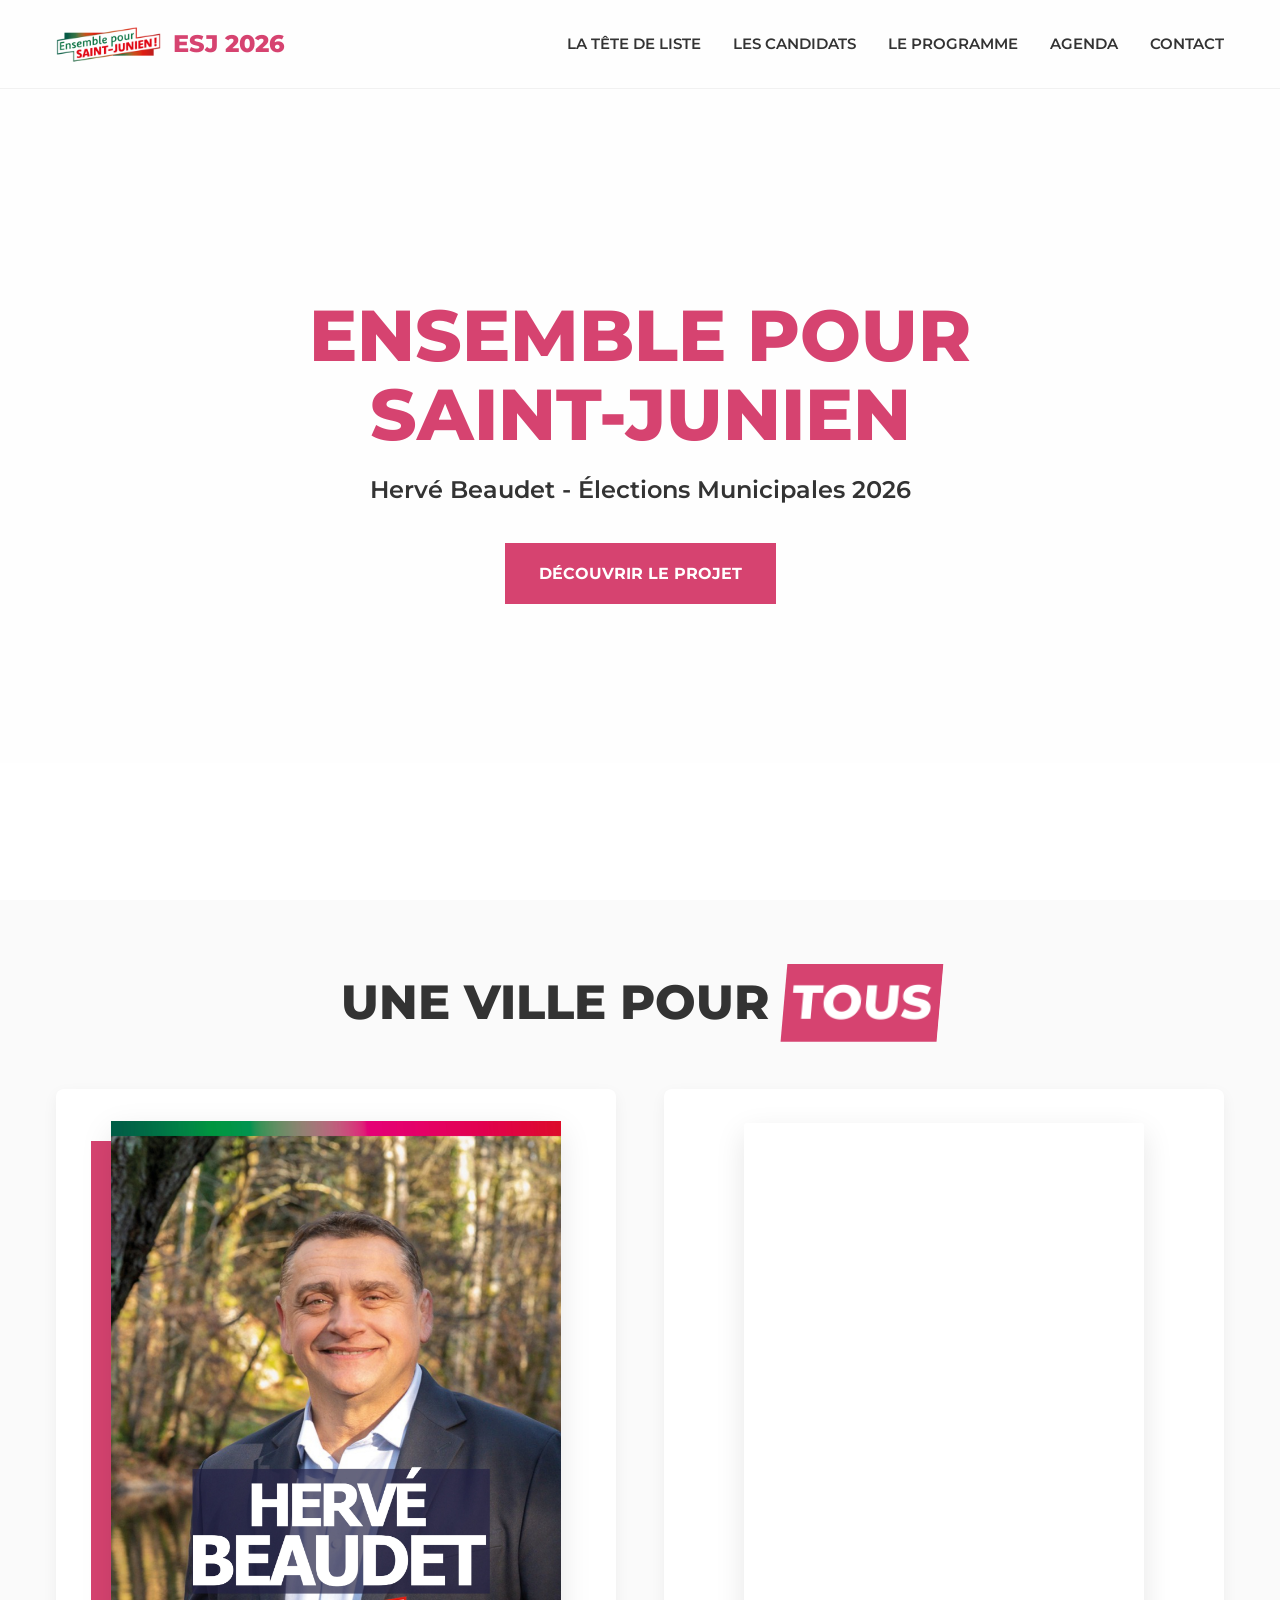
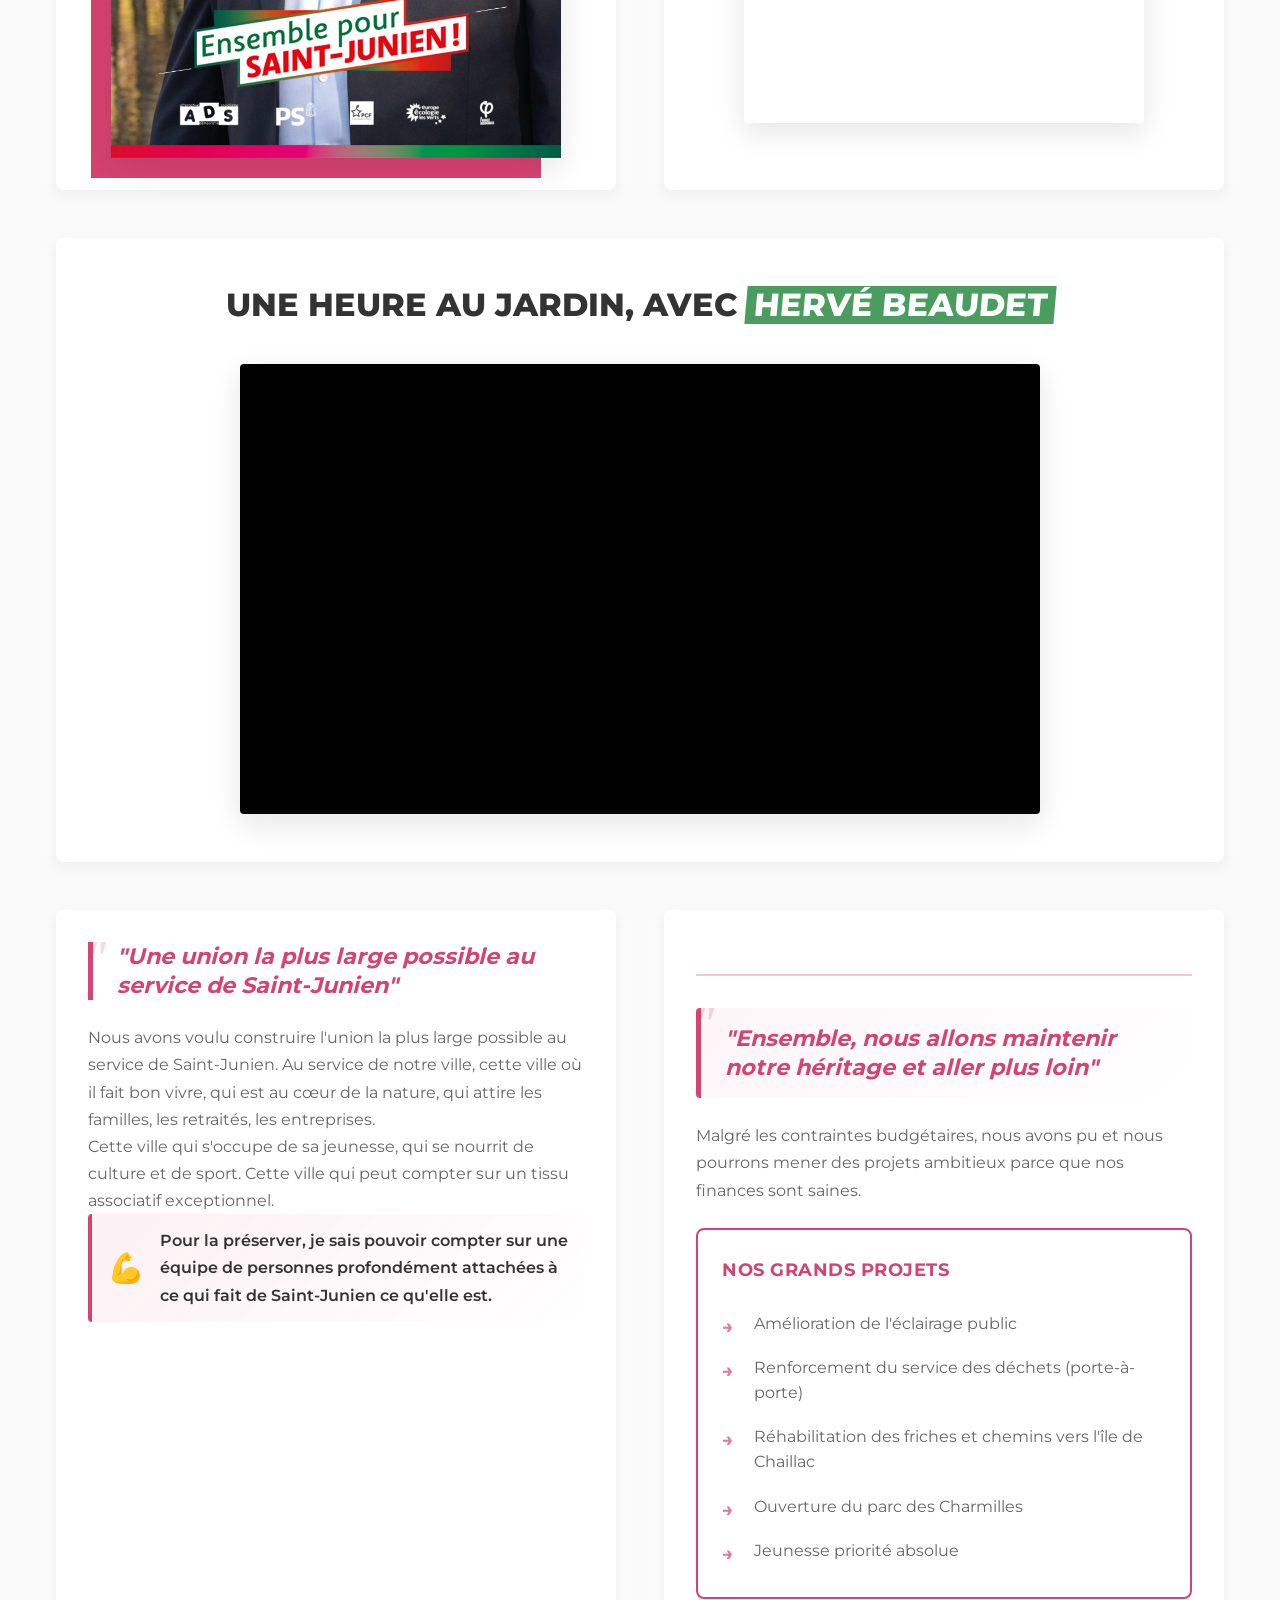
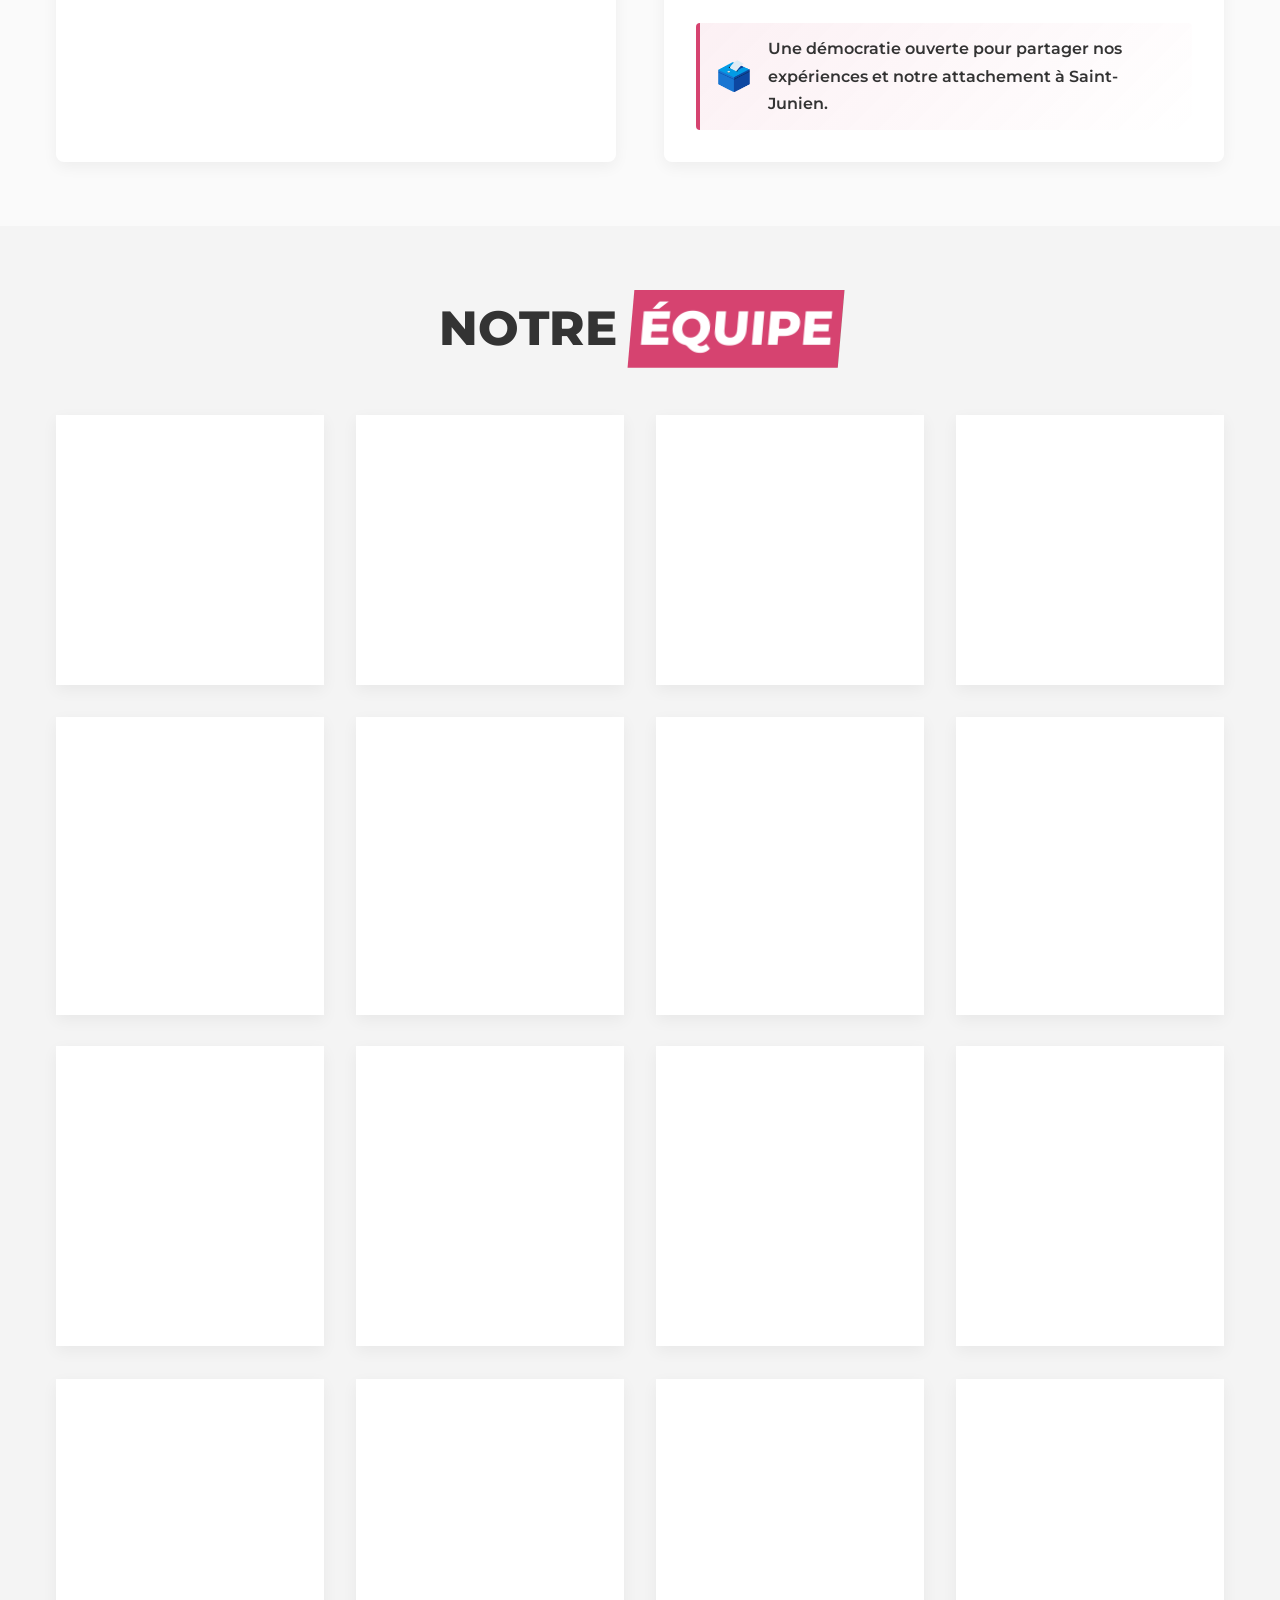
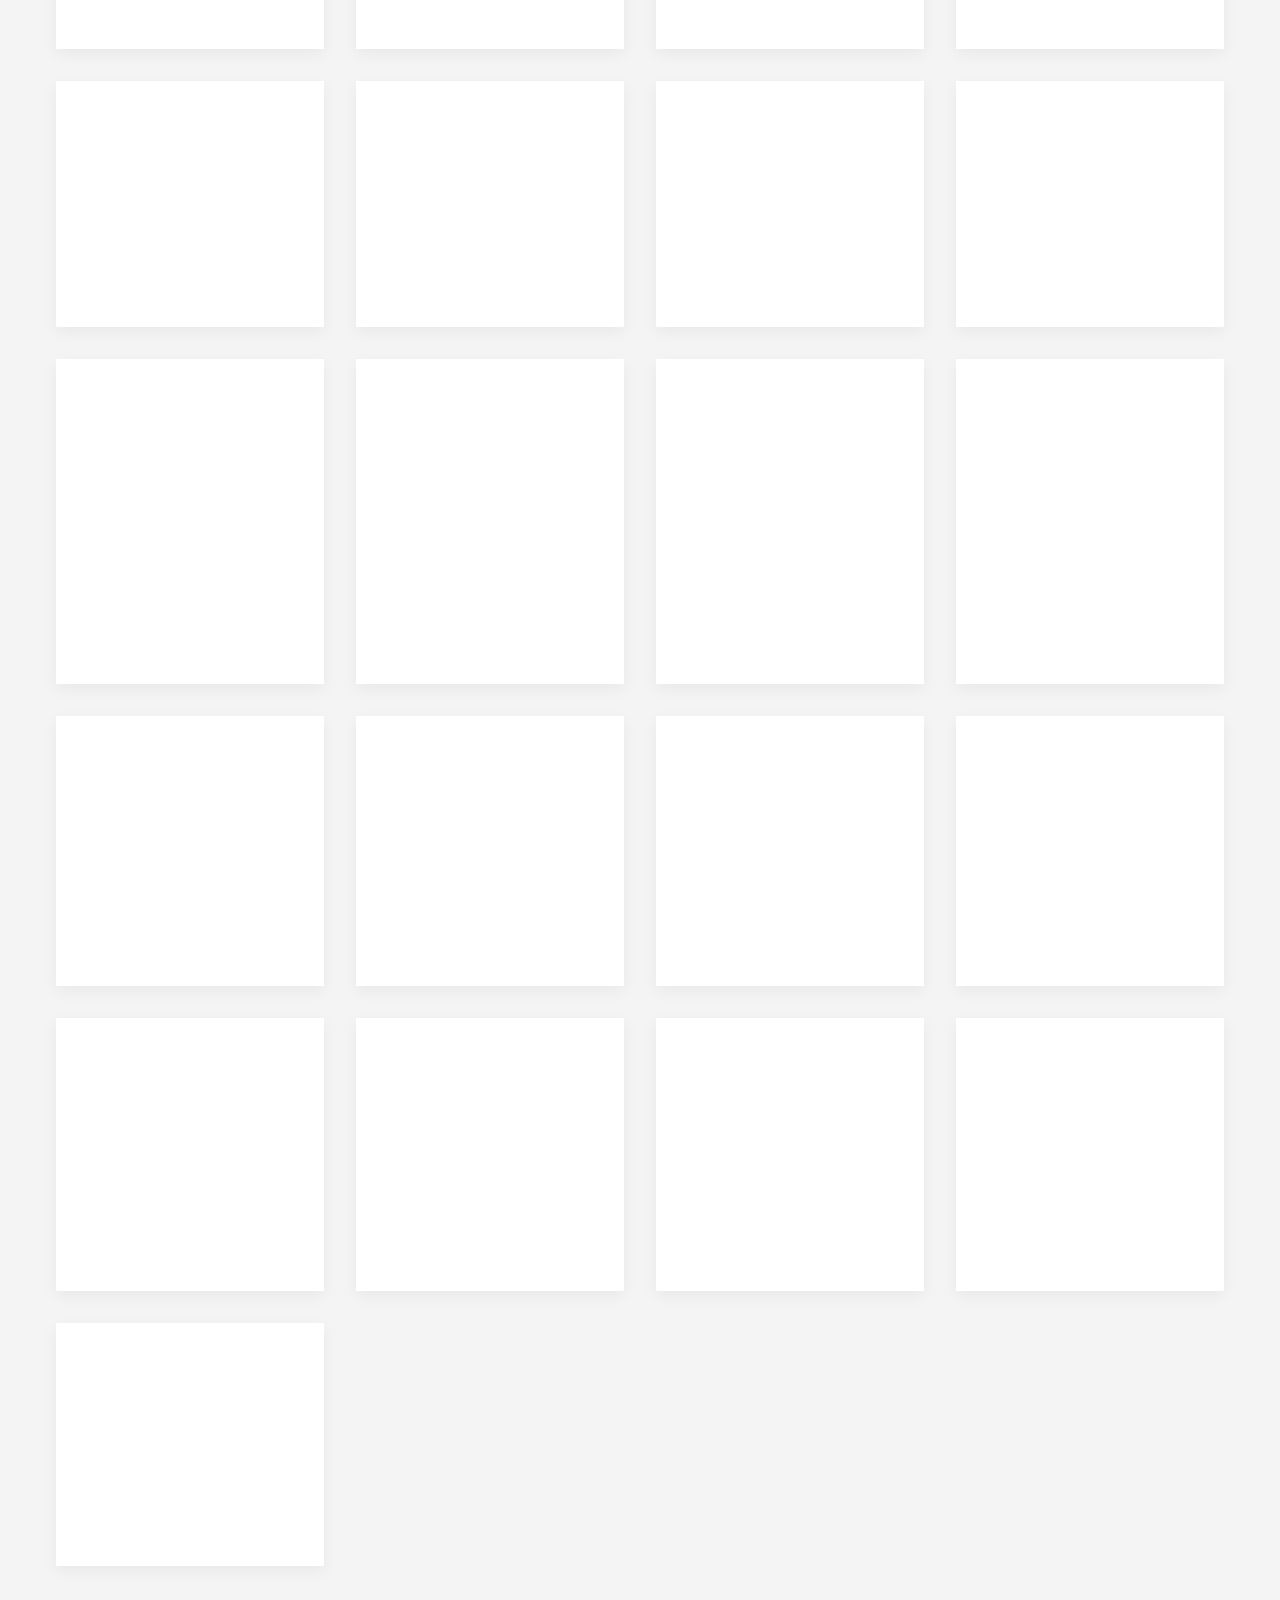
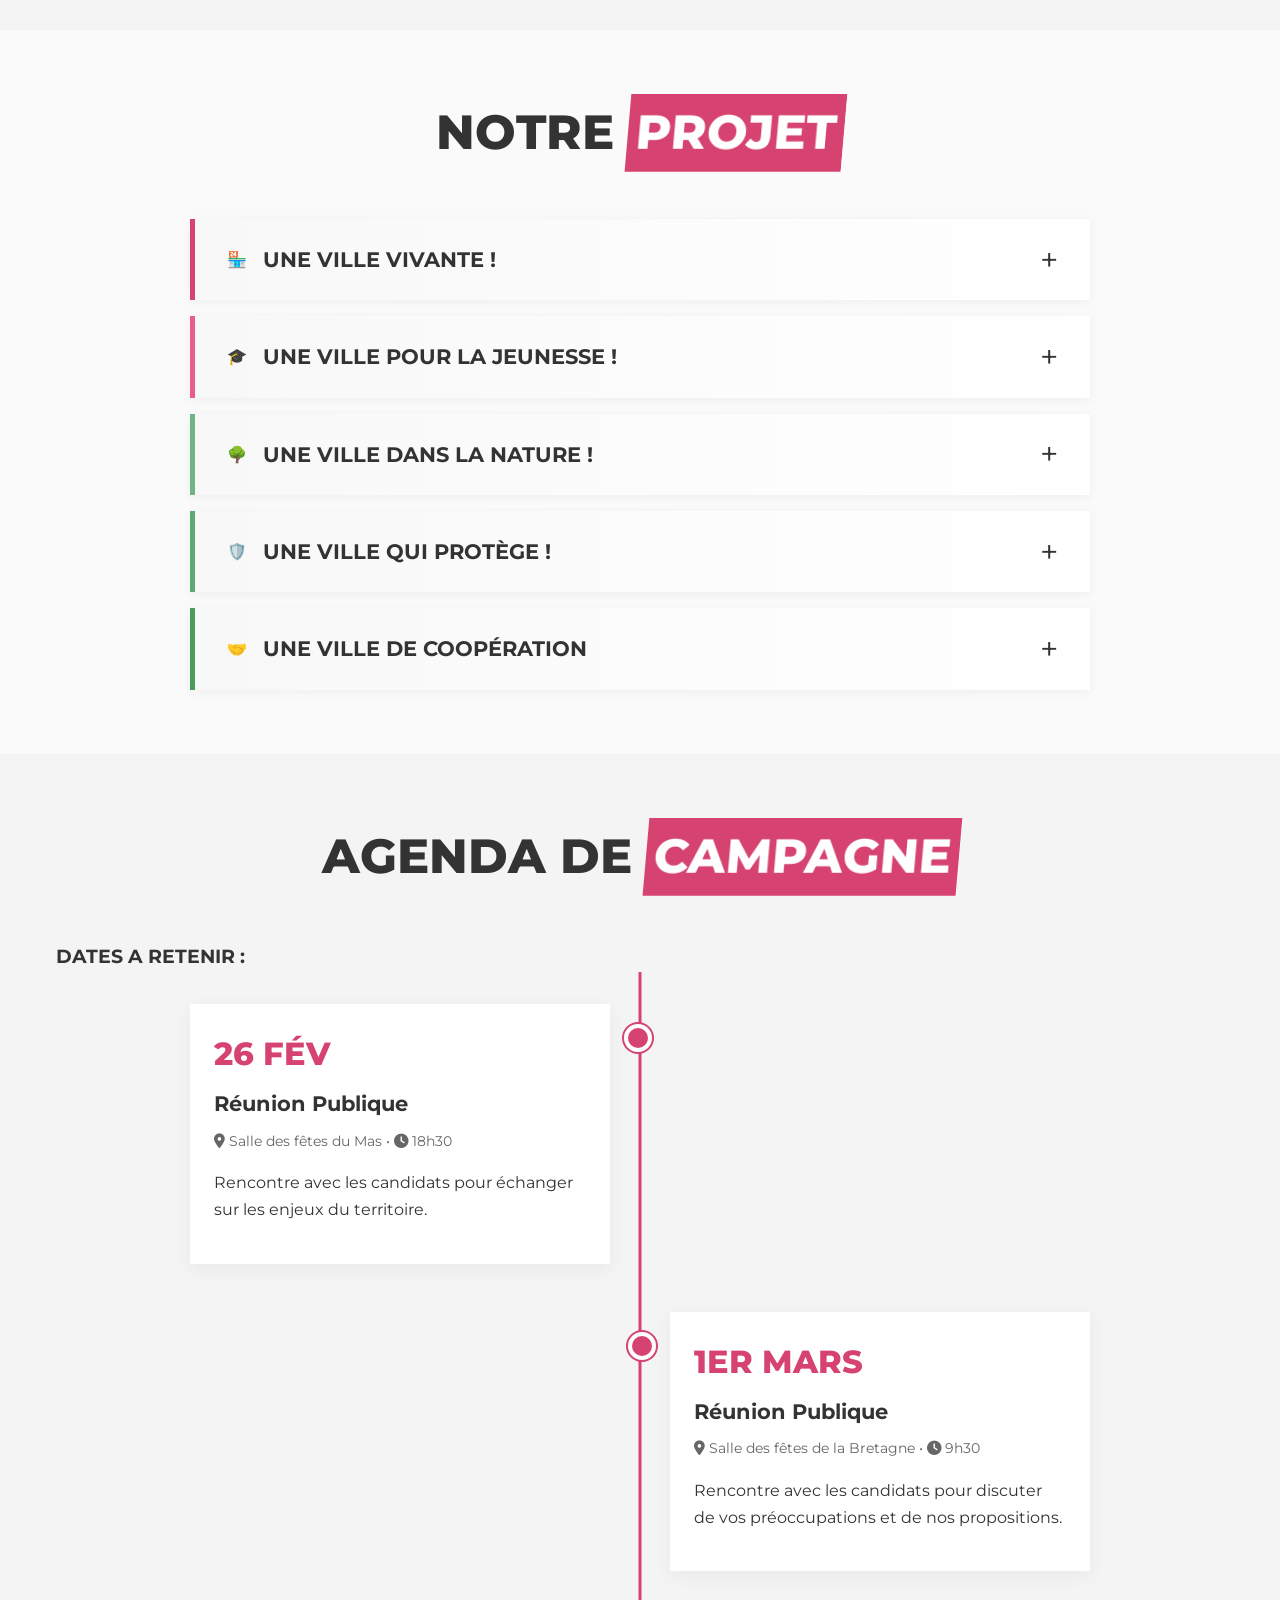
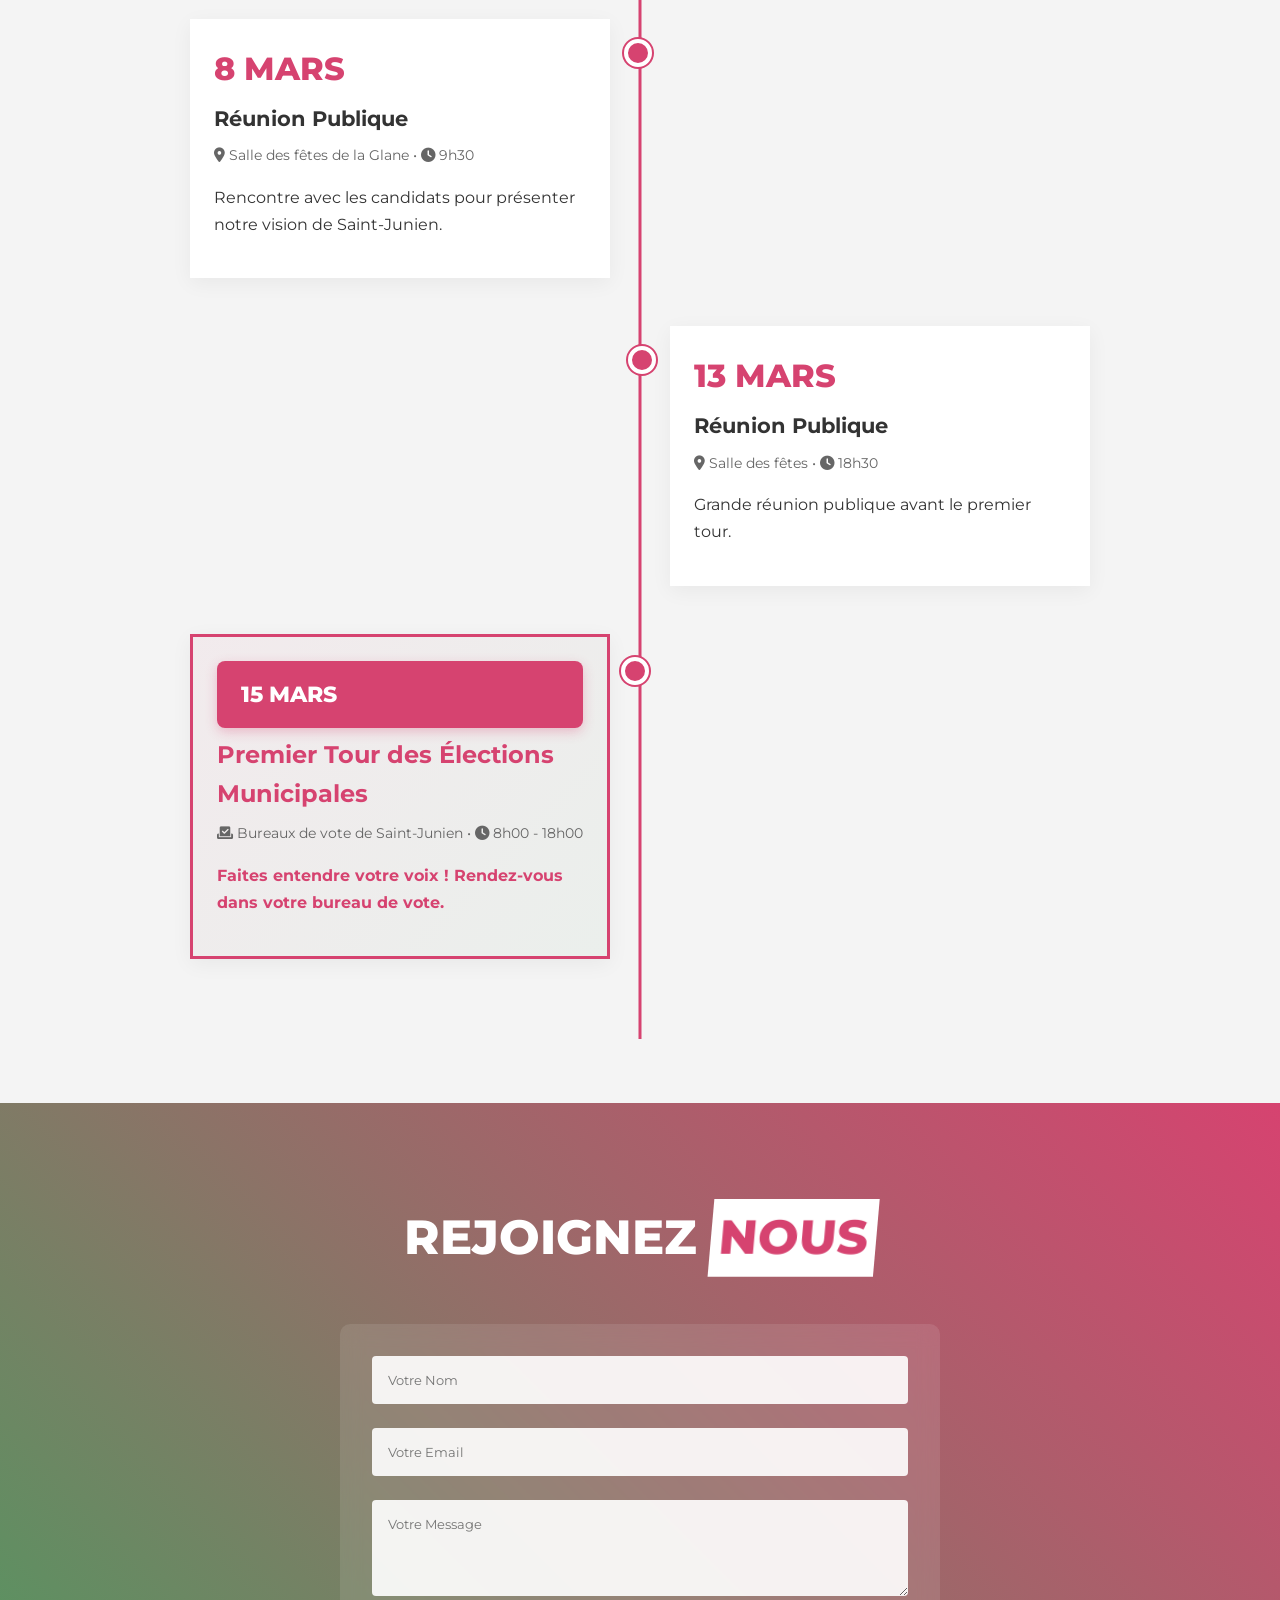
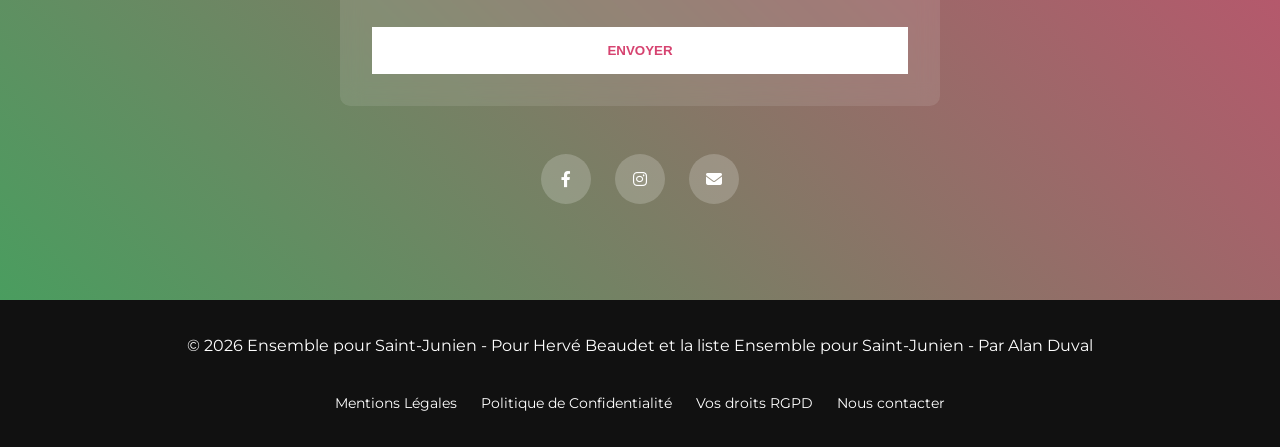
==== commit 62db7672: "next next" ====
--- a/index.html
+++ b/index.html
@@ -87,6 +87,15 @@
                         <iframe src="https://www.instagram.com/reel/DUL4KYbgs1u/embed" width="400" height="600"
                             frameborder="0" scrolling="no" allowtransparency="true"
                             style="border: none; overflow: hidden; border-radius: 3px; box-shadow: 0 10px 30px rgba(0,0,0,0.1); margin: 0 auto; display: block; max-width: 100%;"></iframe>
+                    </div>
+                </div>
+
+                <!-- Conteneur Vidéo 16/9 unique -->
+                <div class="grid-item full-width-video">
+                    <h3 class="video-title">Une heure au jardin, avec <span class="highlight-green">Hervé Beaudet</span></h3>
+                    <div class="video-responsive">
+                        <!-- Vidéo YouTube -->
+                        <iframe width="560" height="315" src="https://www.youtube.com/embed/VQwfqu6F9-g?si=xDJnKR6bQGO7pu1z" title="YouTube video player" frameborder="0" allow="accelerometer; autoplay; clipboard-write; encrypted-media; gyroscope; picture-in-picture; web-share" referrerpolicy="strict-origin-when-cross-origin" allowfullscreen></iframe>
                     </div>
                 </div>
 
--- a/styles.css
+++ b/styles.css
@@ -86,6 +86,14 @@
     transform: skew(-5deg);
 }
 
+.highlight-green {
+    color: var(--white);
+    background-color: var(--primary-green);
+    padding: 0 0.5rem;
+    display: inline-block;
+    transform: skew(-5deg);
+}
+
 .highlight-white {
     color: var(--primary-pink);
     background-color: var(--white);
@@ -728,7 +736,7 @@
 .grid-layout-2x2 {
     display: grid;
     grid-template-columns: 1fr 1fr;
-    grid-template-rows: 1fr 1fr;
+    grid-template-rows: auto;
     gap: 3rem;
     margin-top: 3rem;
 }
@@ -764,10 +772,52 @@
 }
 
 .grid-item .photo-wrapper,
-.grid-item .instagram-wrapper {
+.grid-item .instagram-wrapper,
+.grid-item .video-responsive {
     width: 100%;
     max-width: 450px;
 }
+
+.grid-item.full-width-video {
+    grid-column: 1 / -1;
+    width: 100%;
+    max-width: 100%;
+    padding: 3rem 2rem;
+}
+
+.video-title {
+    font-size: clamp(1.5rem, 3vw, 2rem);
+    font-weight: 800;
+    margin-bottom: 2.5rem;
+    text-transform: uppercase;
+    text-align: center;
+    line-height: 1.2;
+}
+
+.grid-item.full-width-video .video-responsive {
+    max-width: 800px; /* Optional: limit width on big screens */
+}
+
+.video-responsive {
+    position: relative;
+    width: 100%;
+    aspect-ratio: 16 / 9;
+    background: #000;
+    overflow: hidden;
+    border-radius: 4px;
+    box-shadow: 0 10px 30px rgba(0,0,0,0.1);
+}
+
+.video-responsive iframe,
+.video-responsive video {
+    position: absolute;
+    top: 0;
+    left: 0;
+    width: 100%;
+    height: 100%;
+    border: none;
+}
+
 
 
 
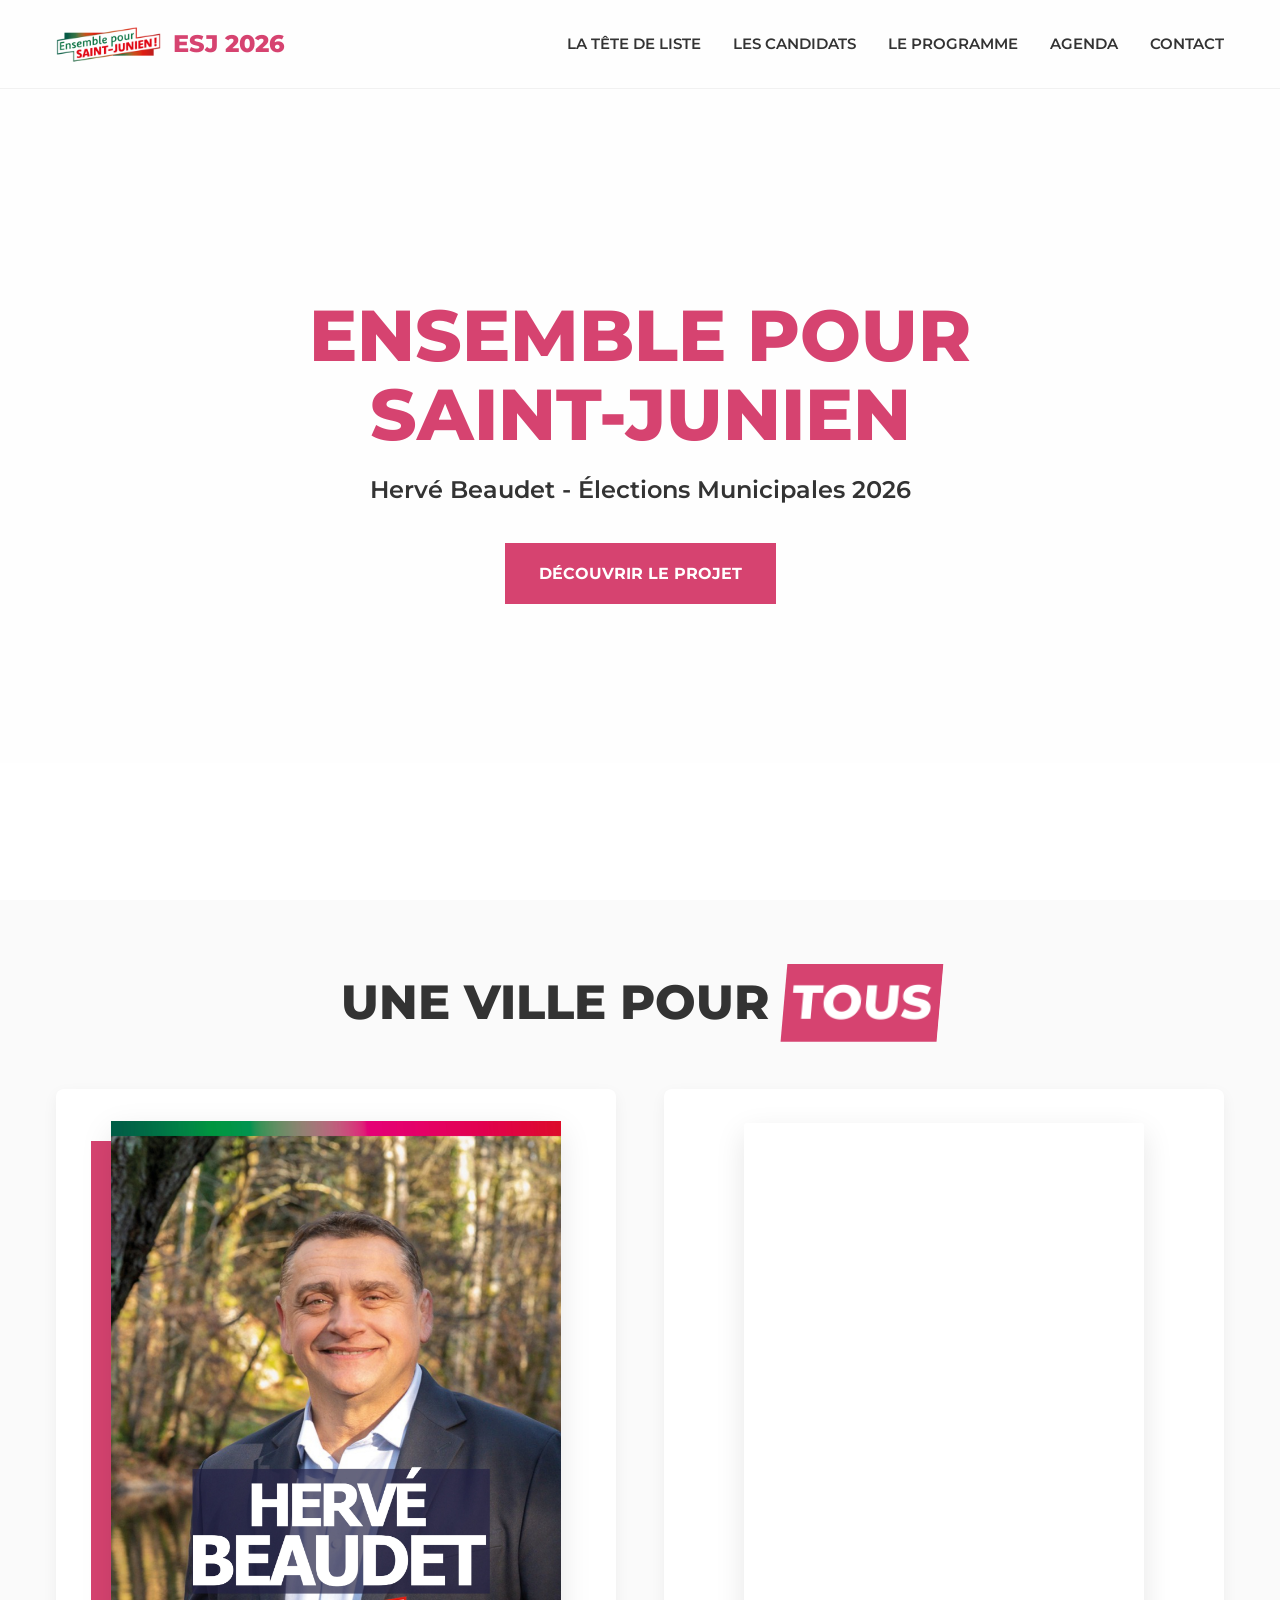
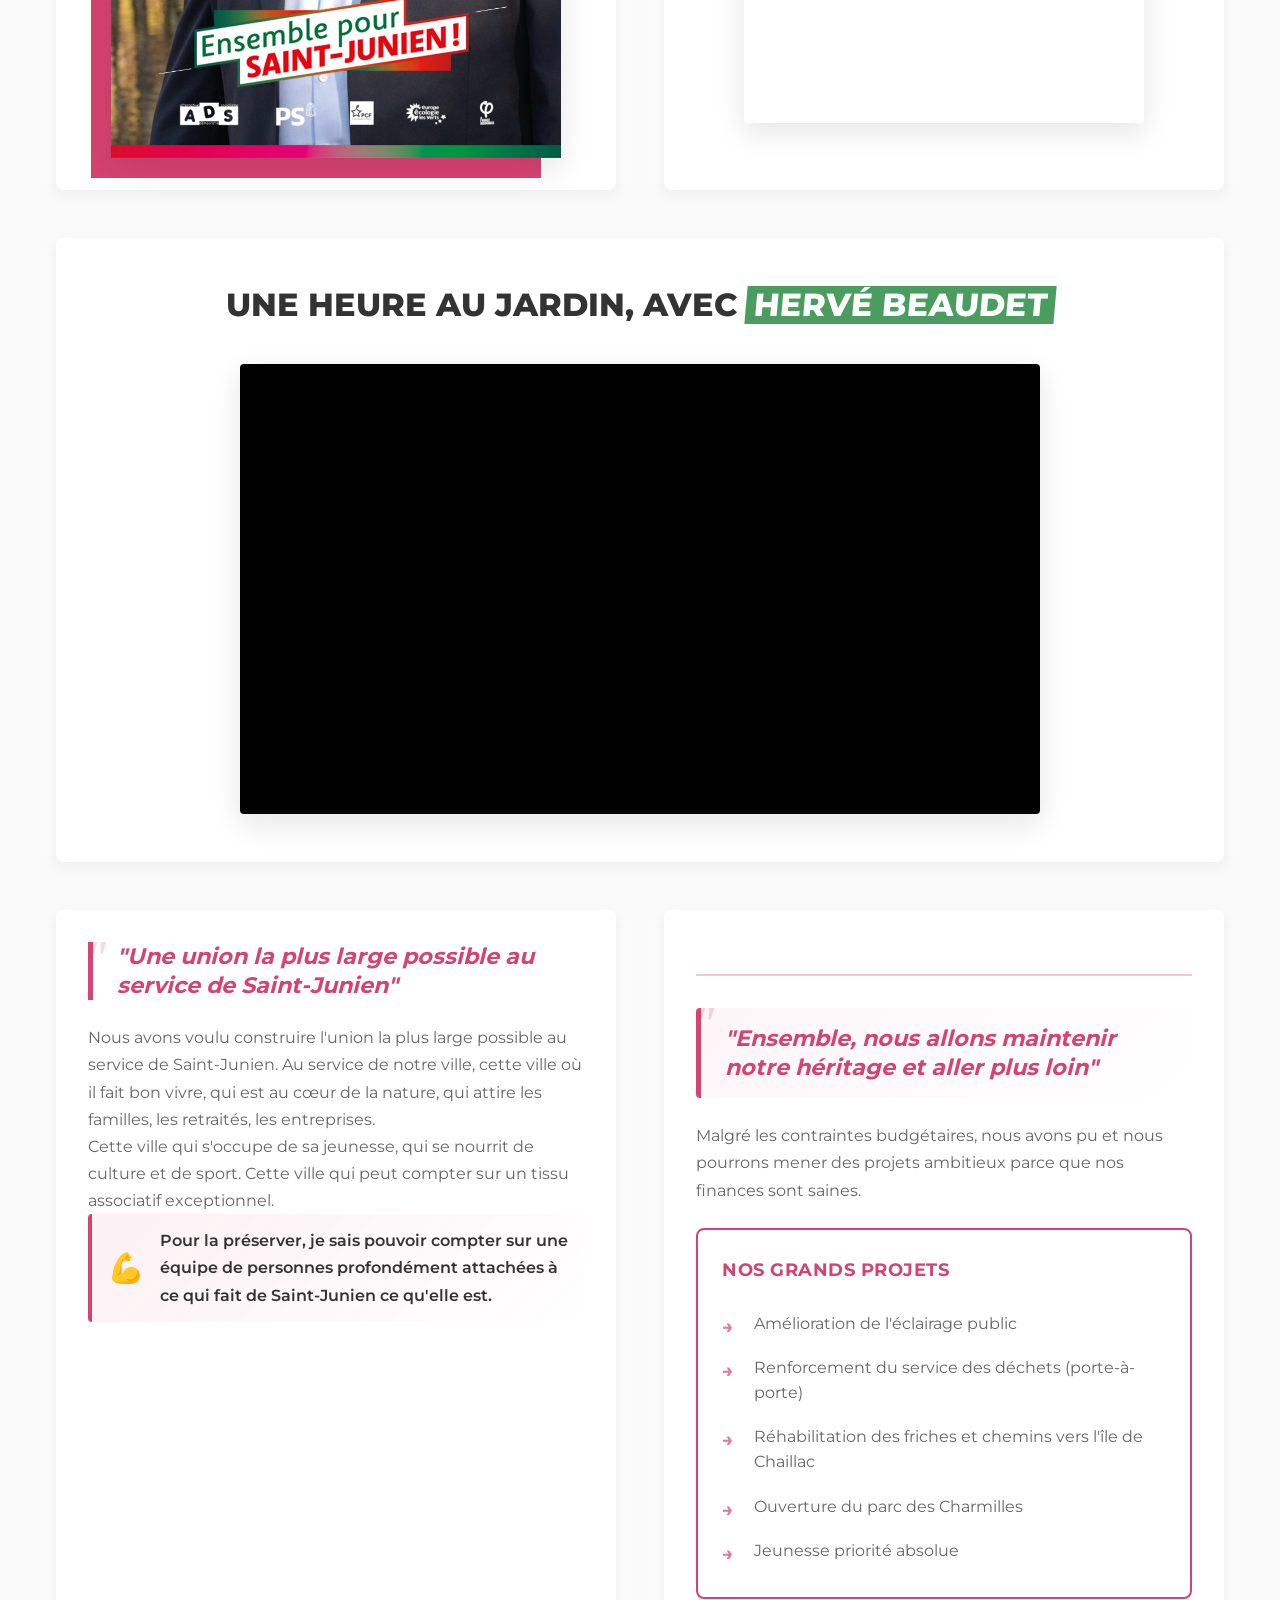
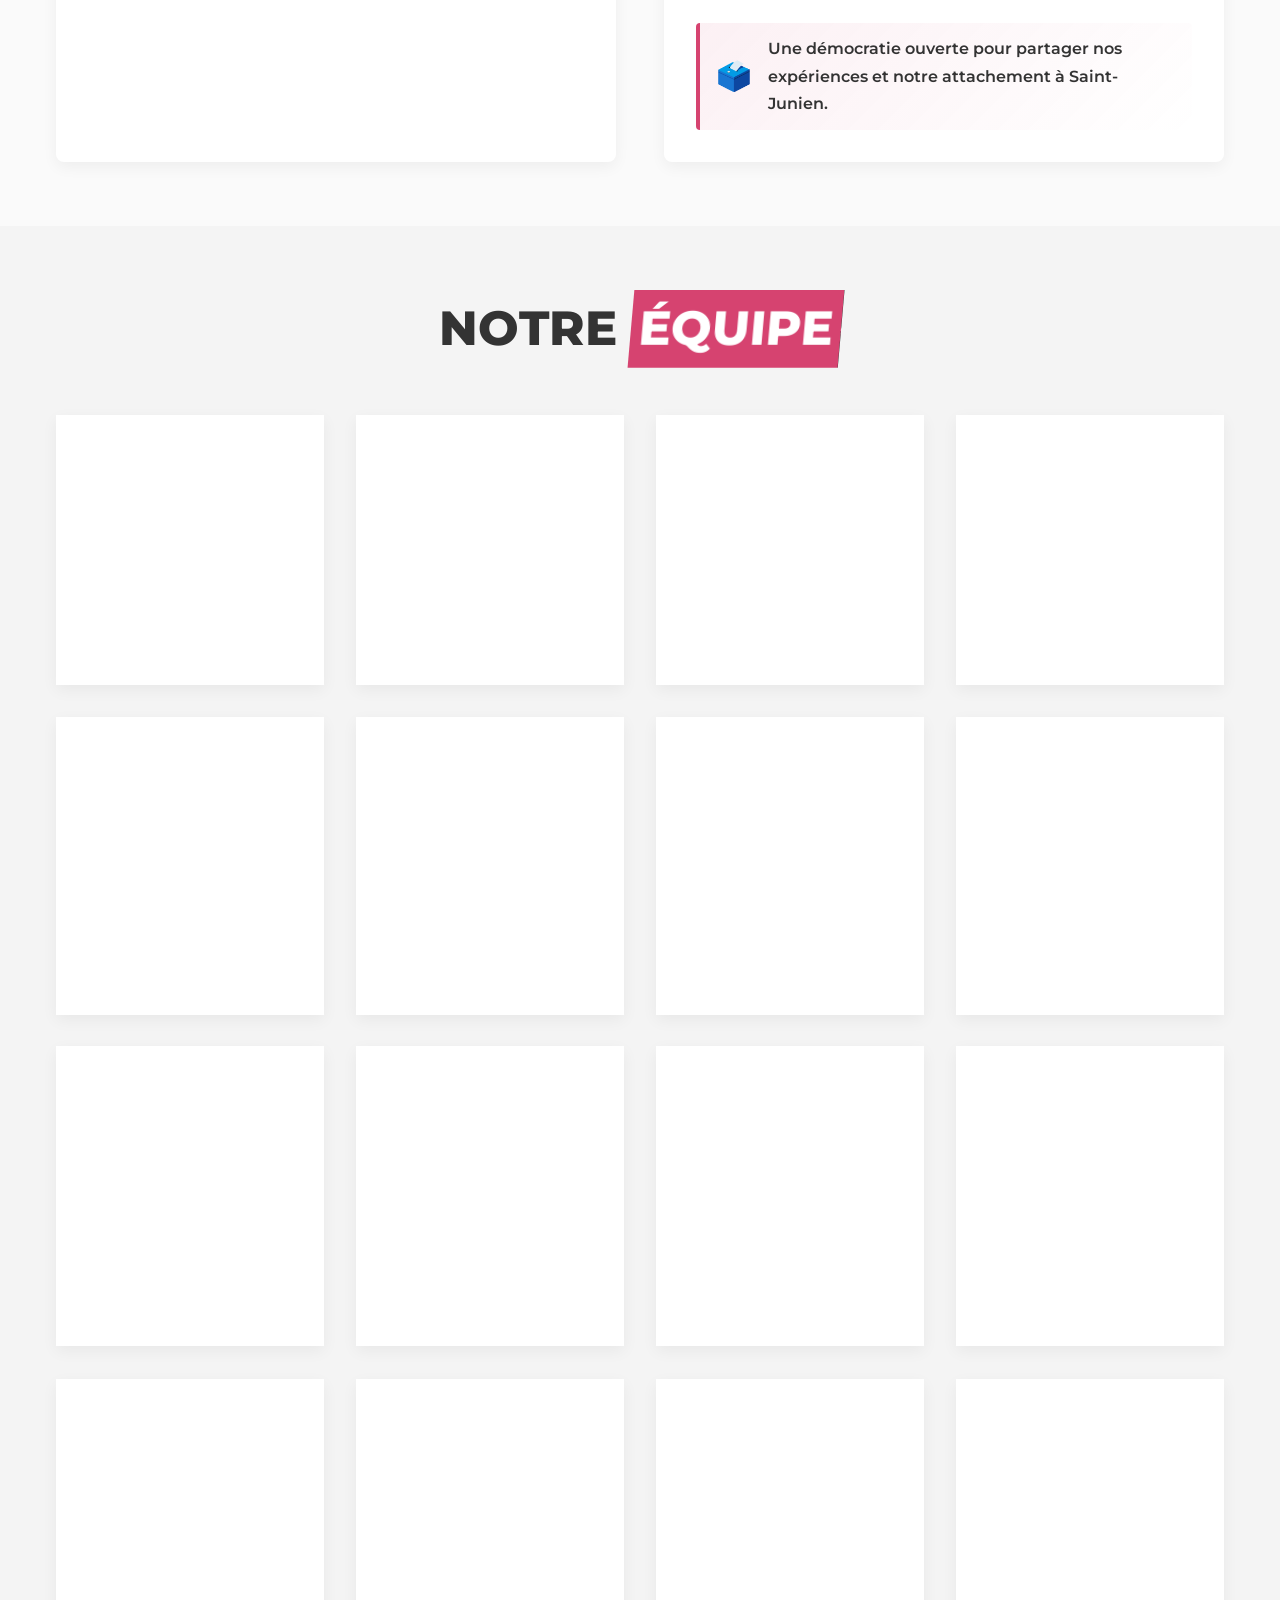
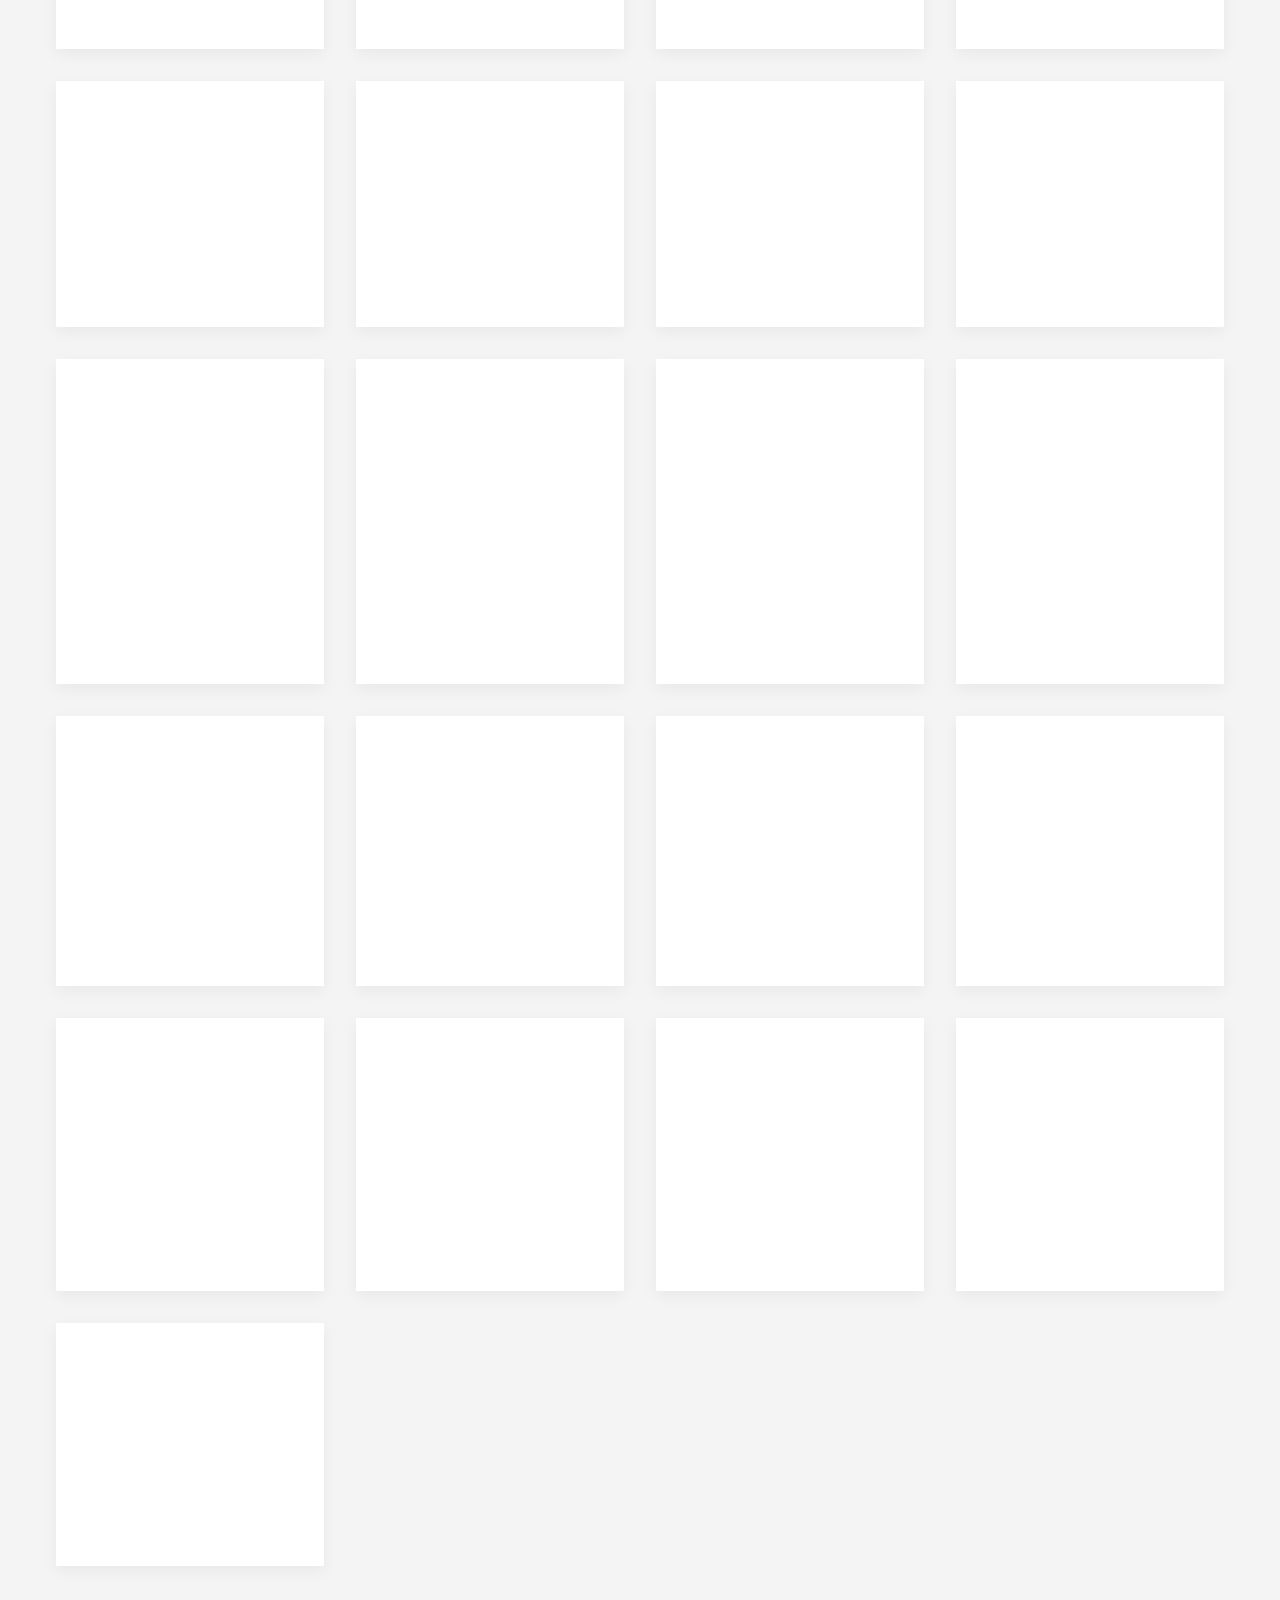
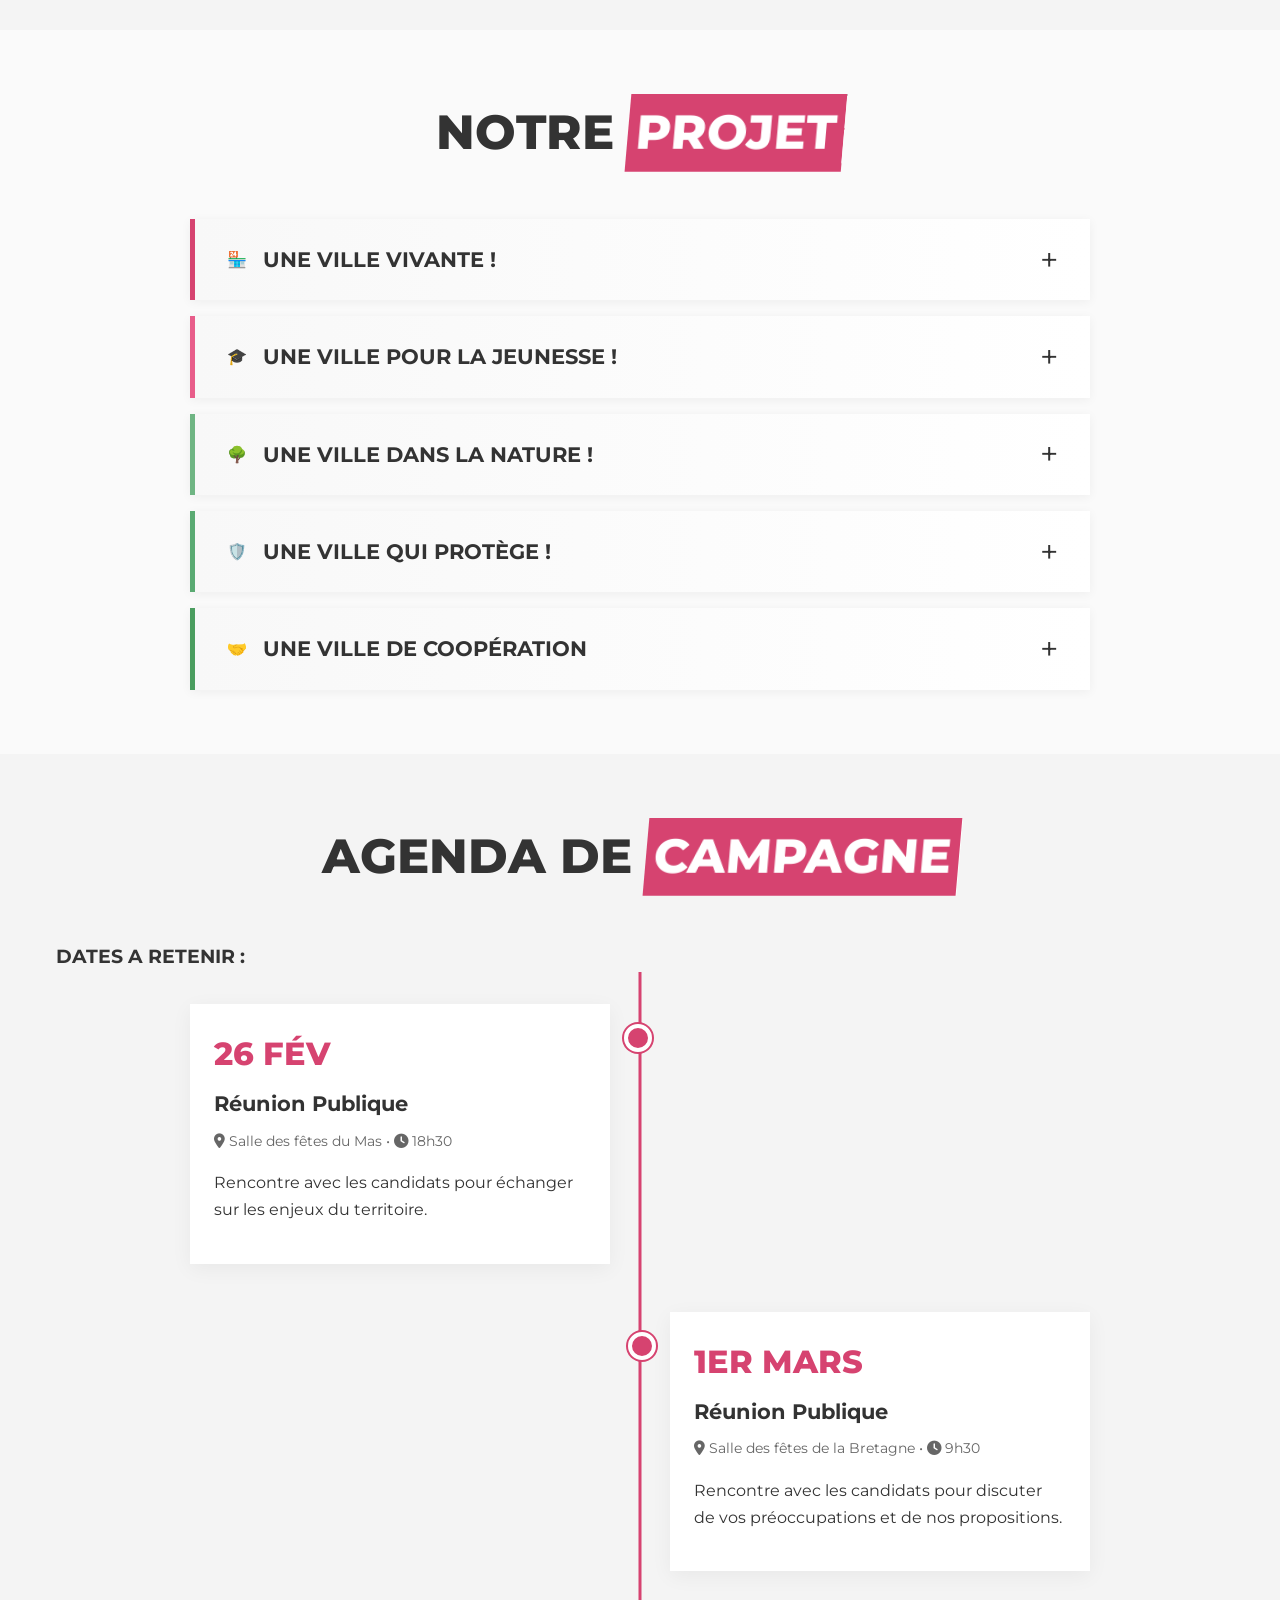
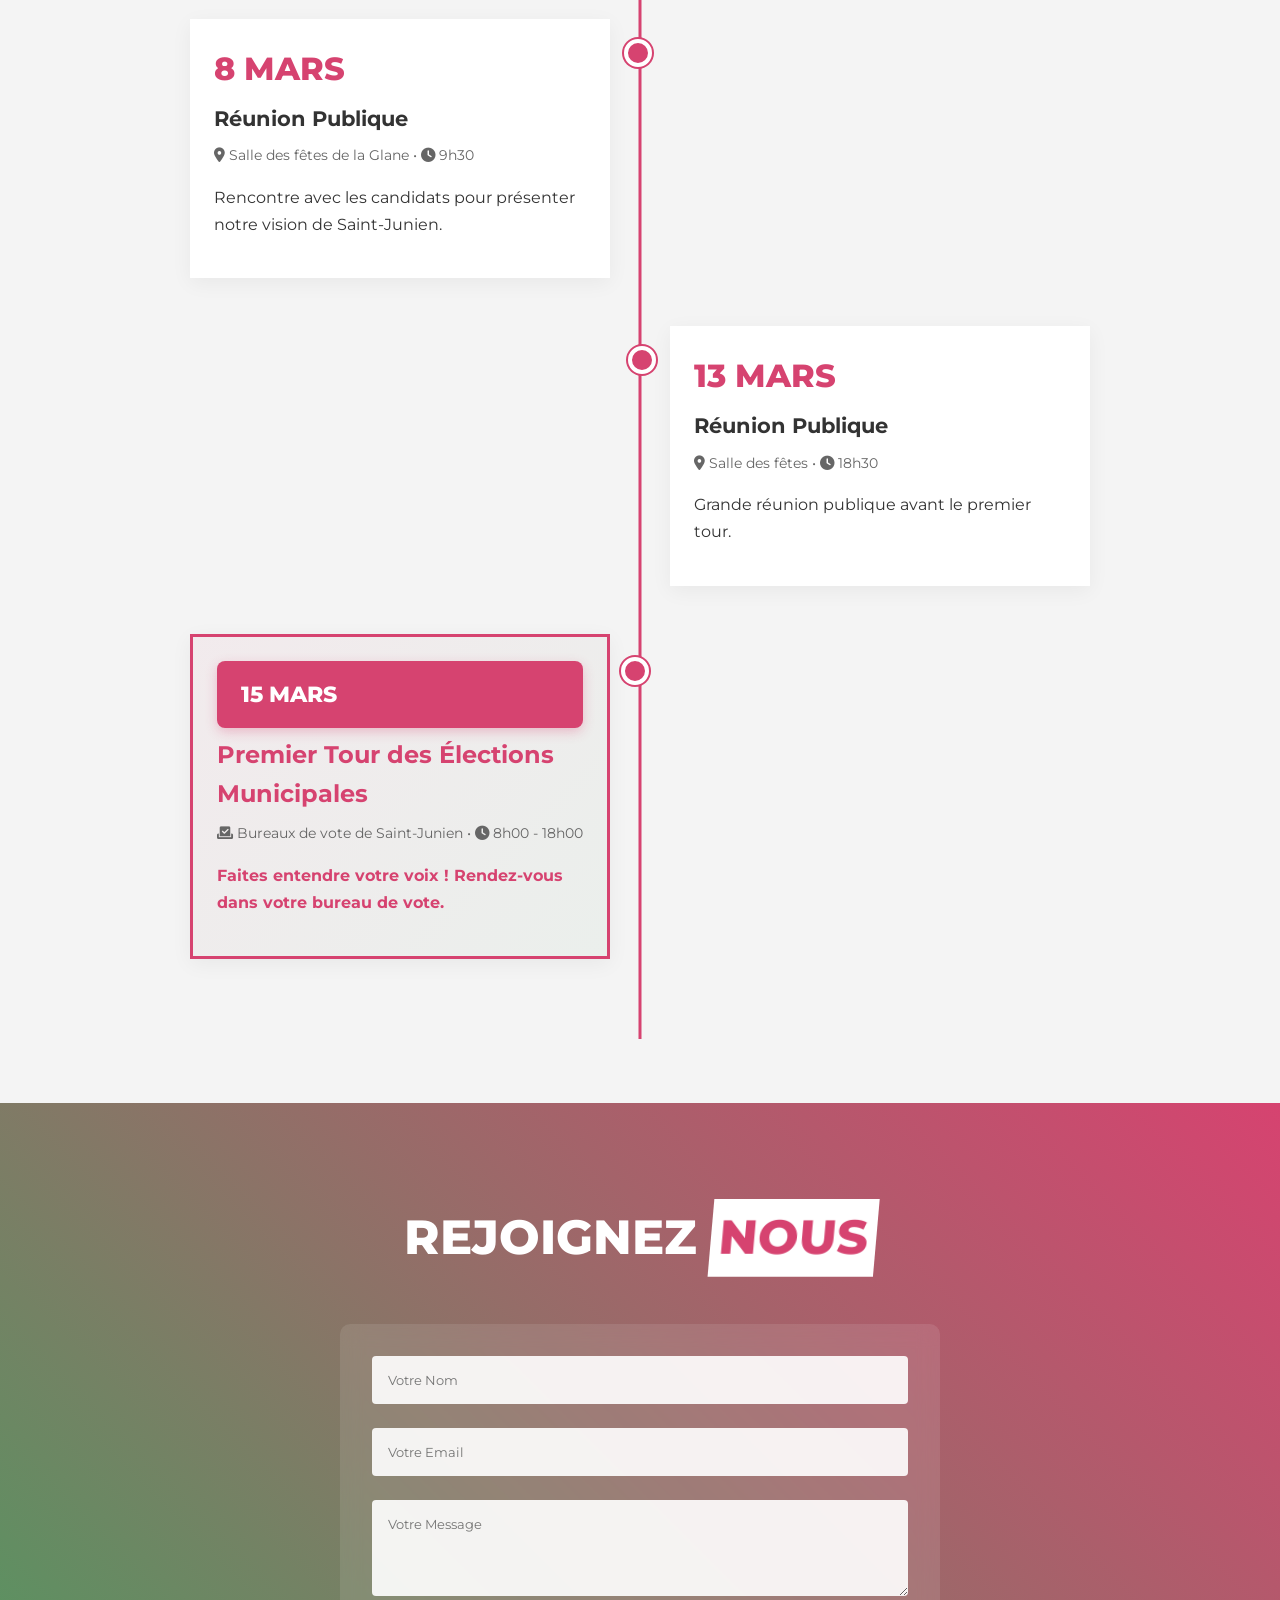
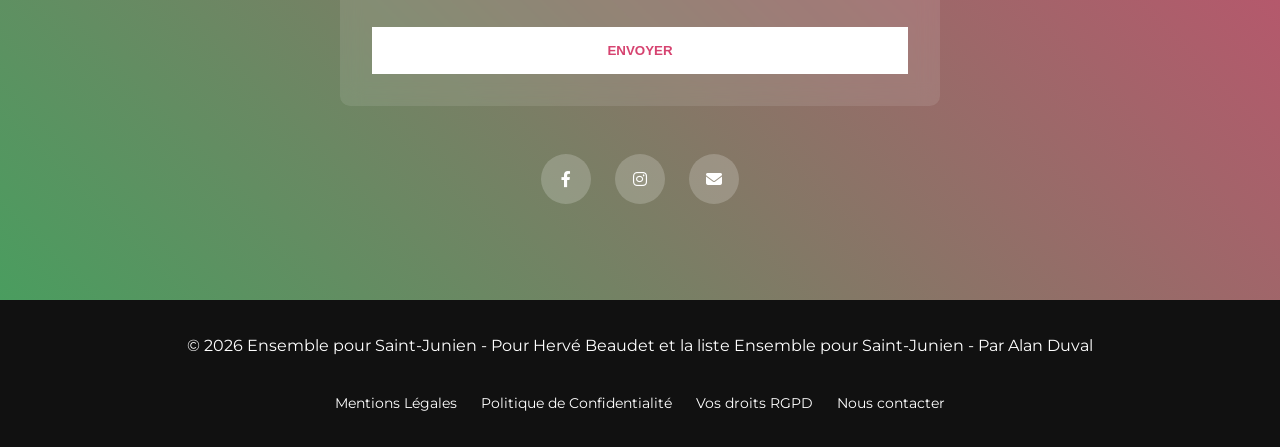
==== commit 788b0f9b: "Merge branch 'main' of https://github.com/letoalan/ENSEMBLEPOURSAINTJUNIEN" ====
--- a/index.html
+++ b/index.html
@@ -617,11 +617,7 @@
                     </div>
                     <div class="accordion-content">
                         <div class="content-inner">
-                            <div class="programme-images">
-                                <div class="programme-image-container">
-                                    <img src="assets/photo/programme/enfance.jpeg" alt="Épanouissement de l'enfance"
-                                        loading="lazy" data-protected="true">
-                                </div>
+                            <div class="programme-images">                               
                                 <div class="programme-image-container">
                                     <img src="assets/photo/programme/ecologie.jpeg" alt="Écologie et jeunesse"
                                         loading="lazy" data-protected="true">
@@ -989,4 +985,4 @@
     <script src="script.js"></script>
 </body>
 
-</html>+</html>
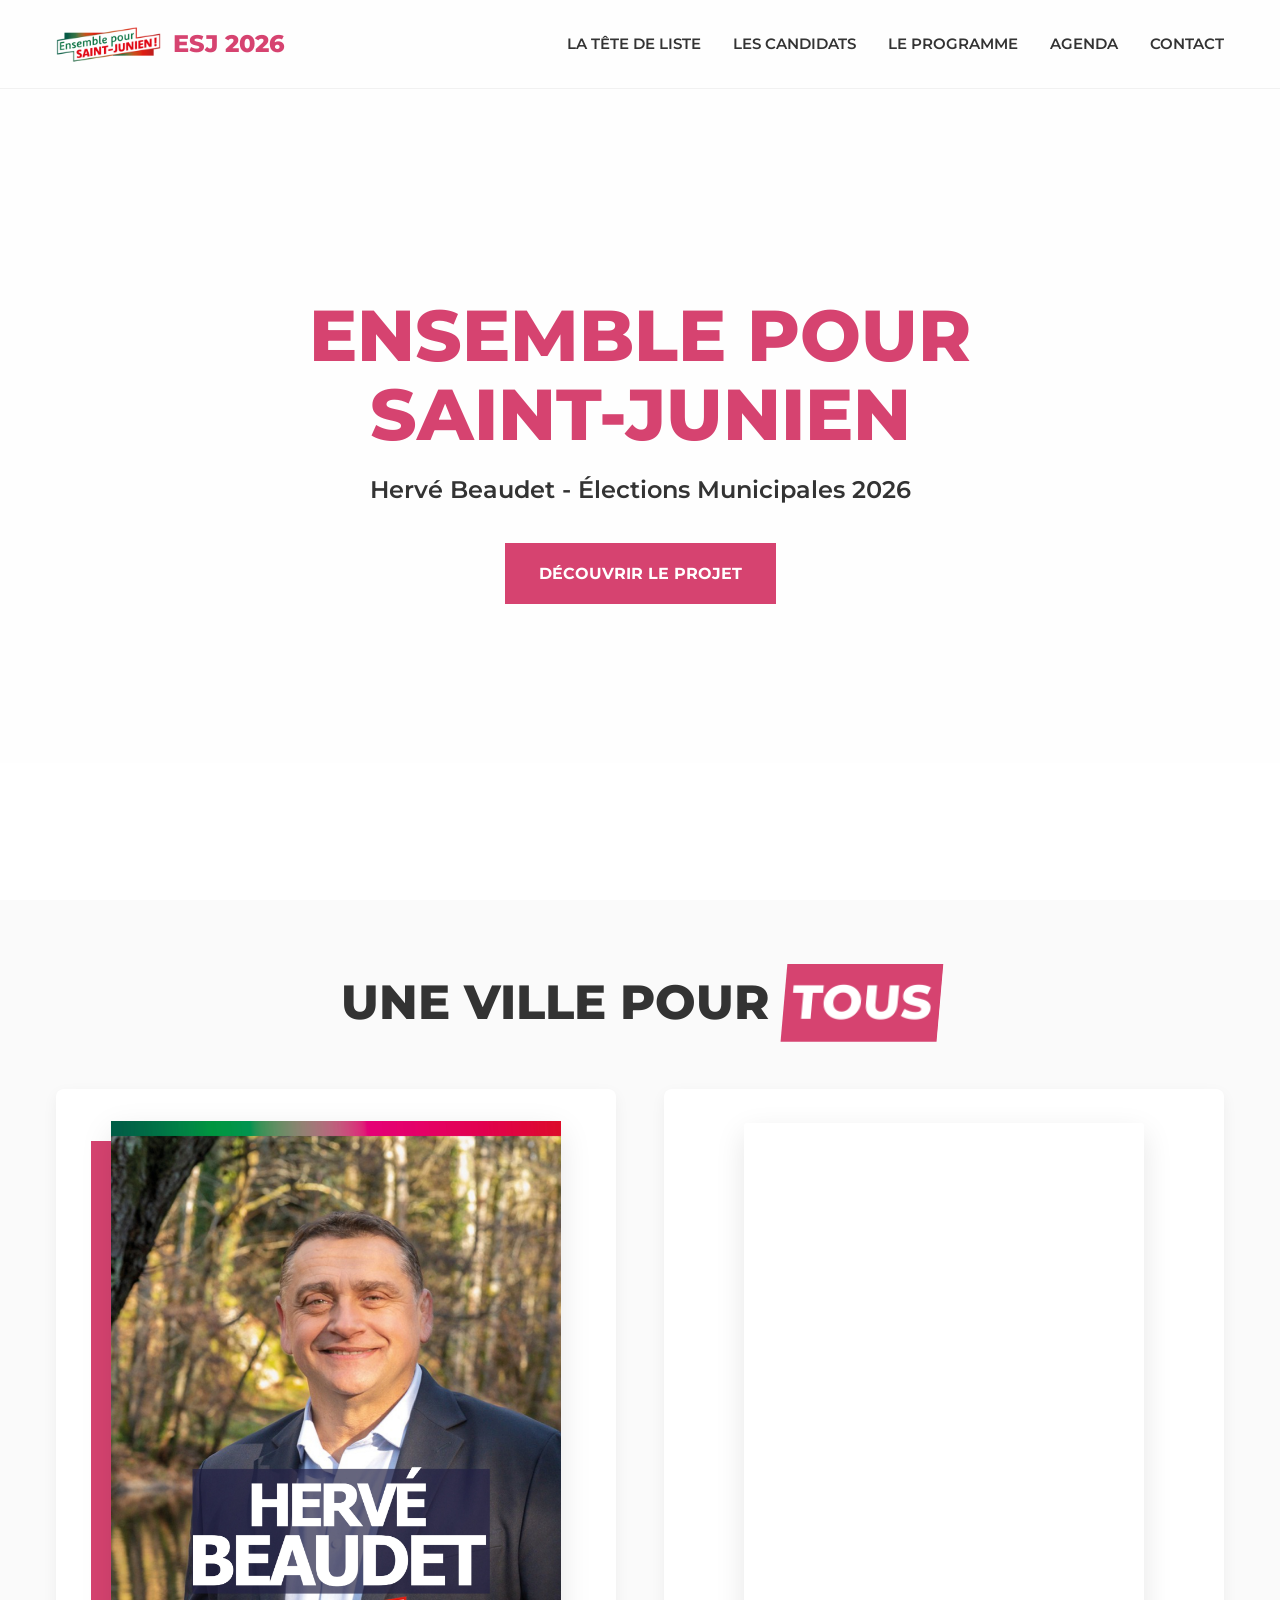
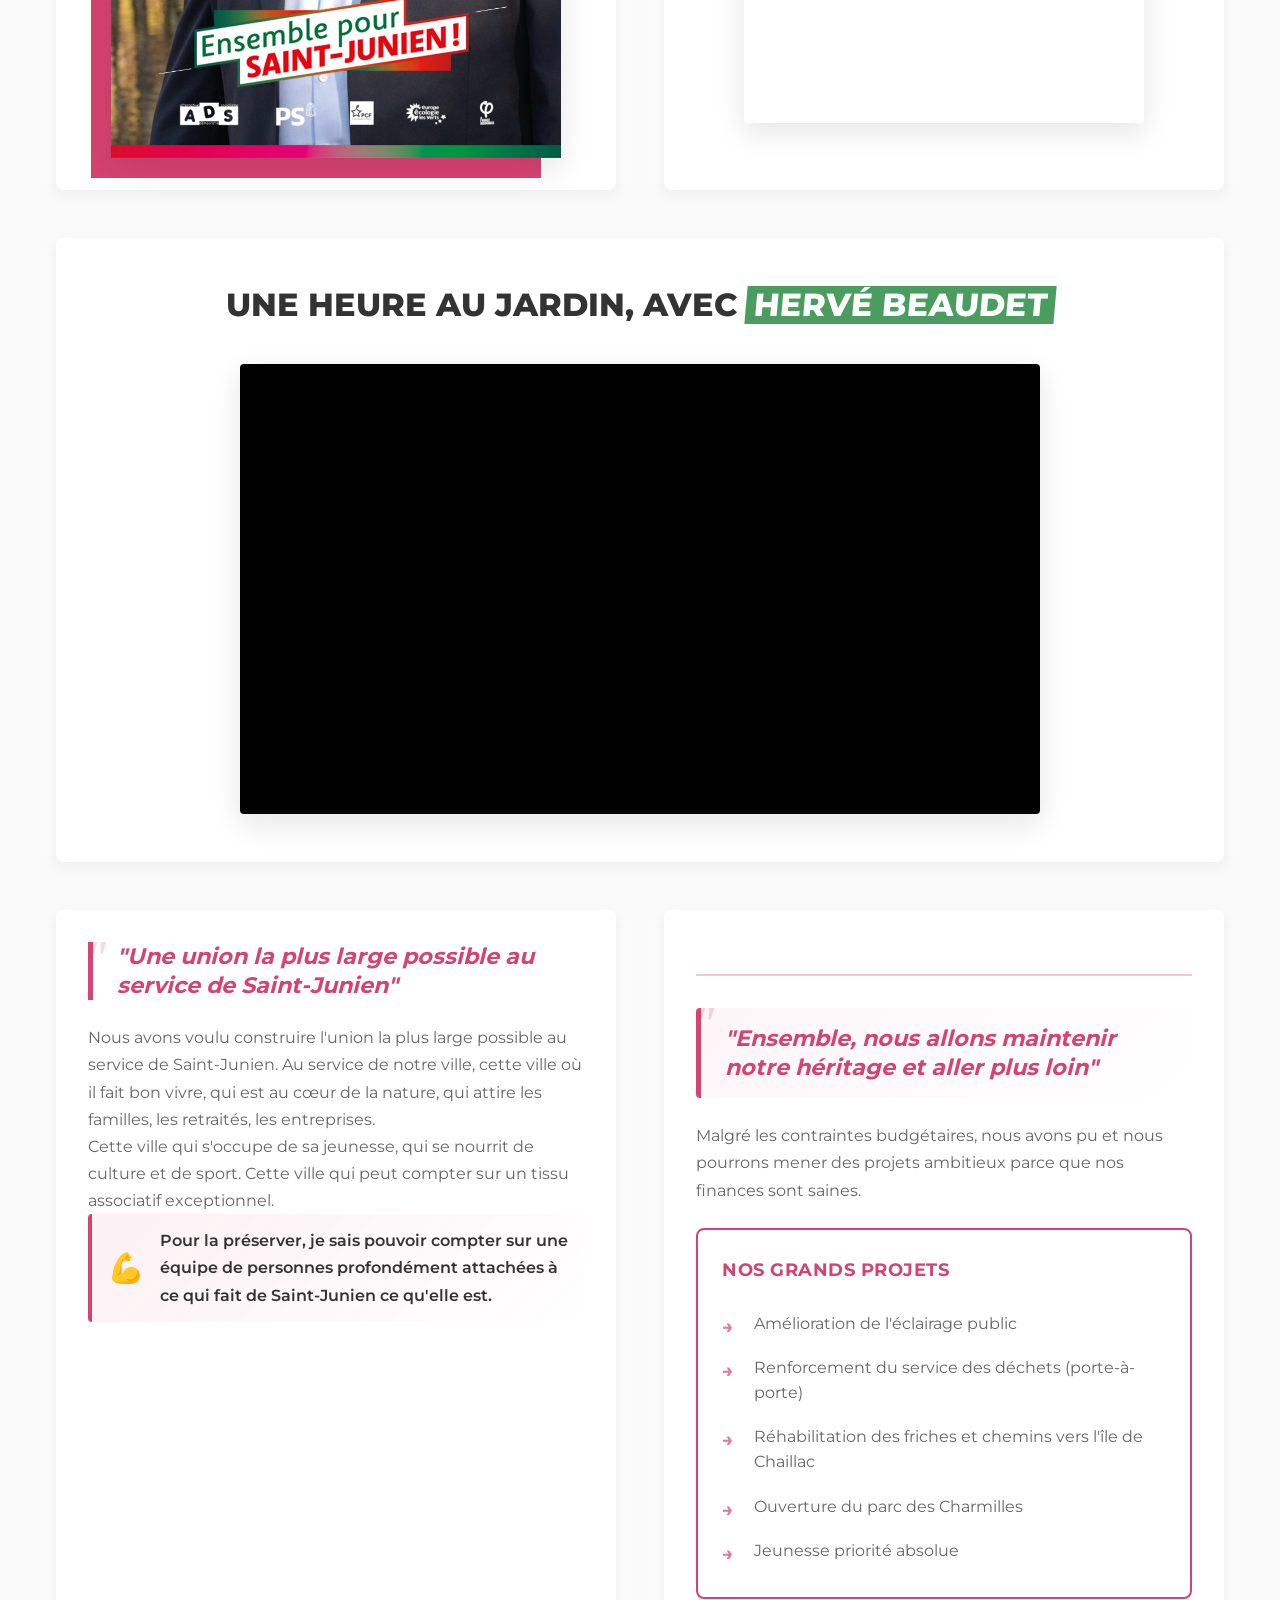
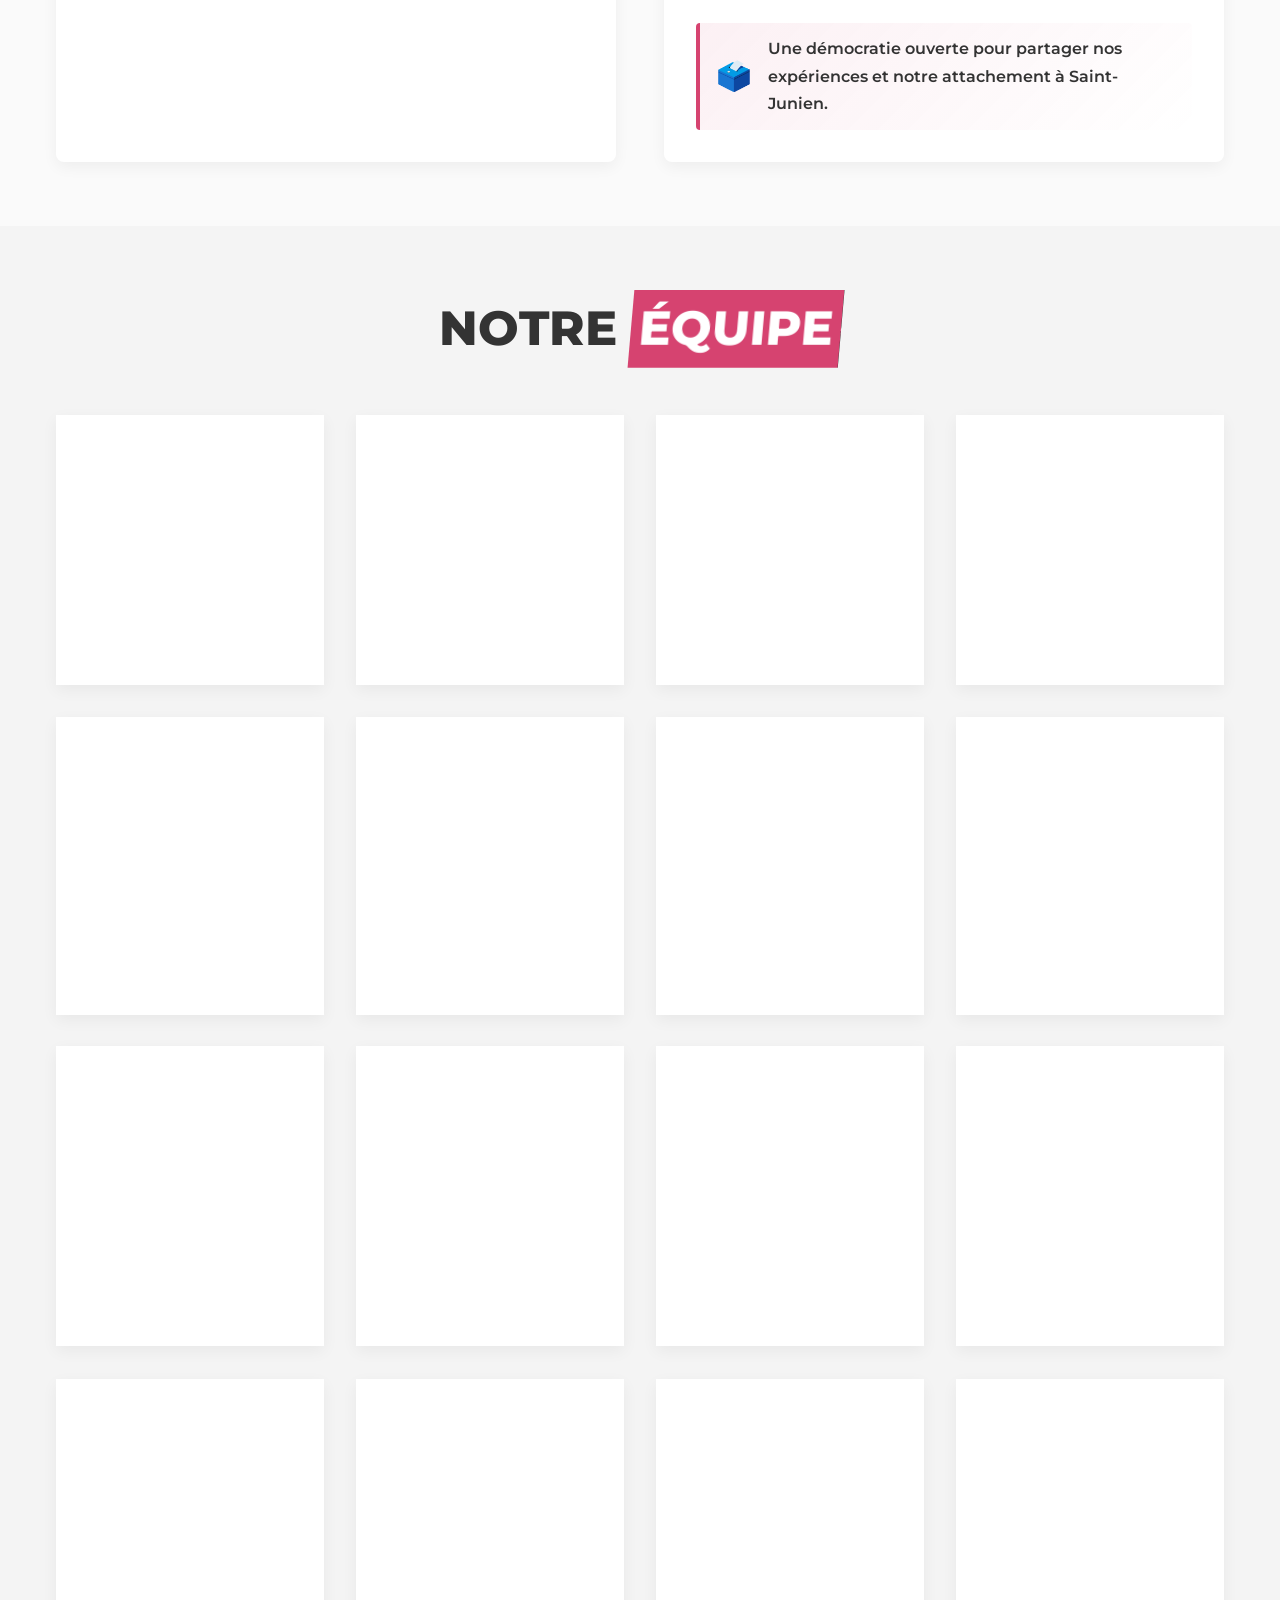
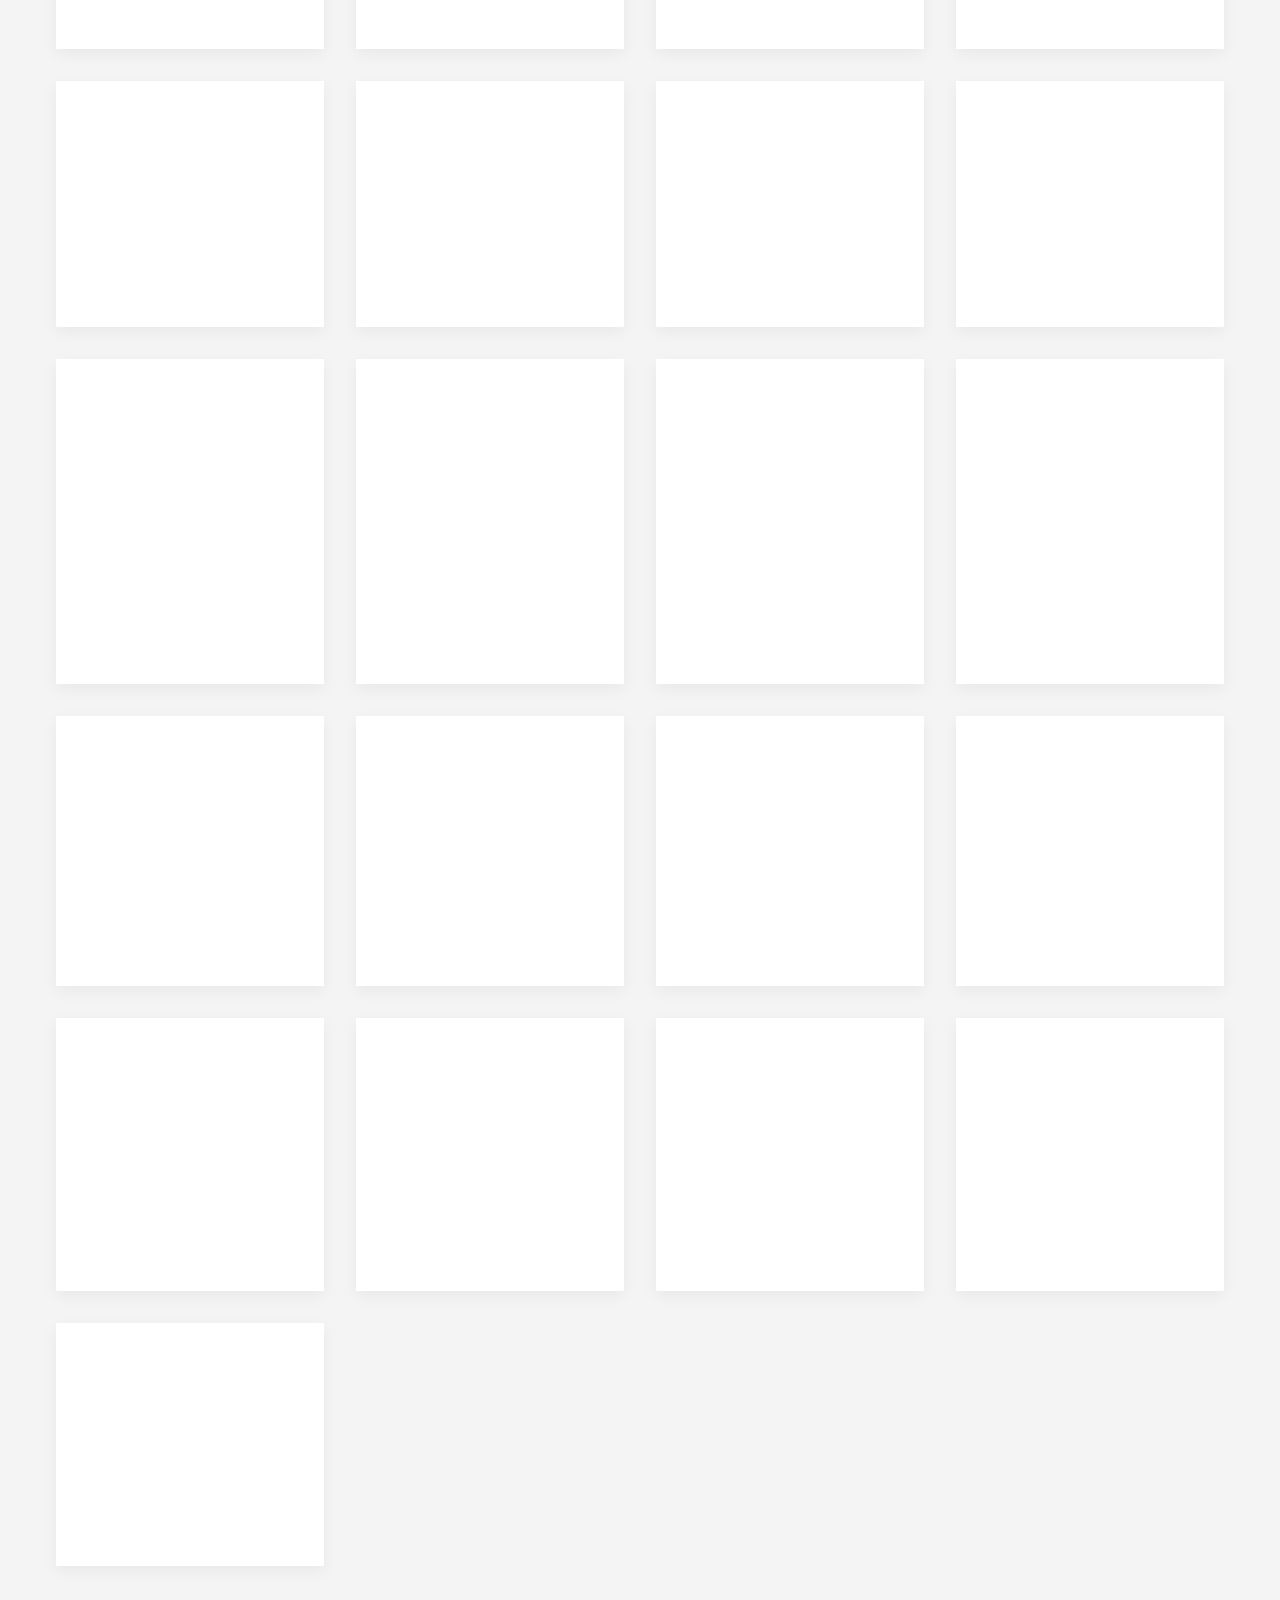
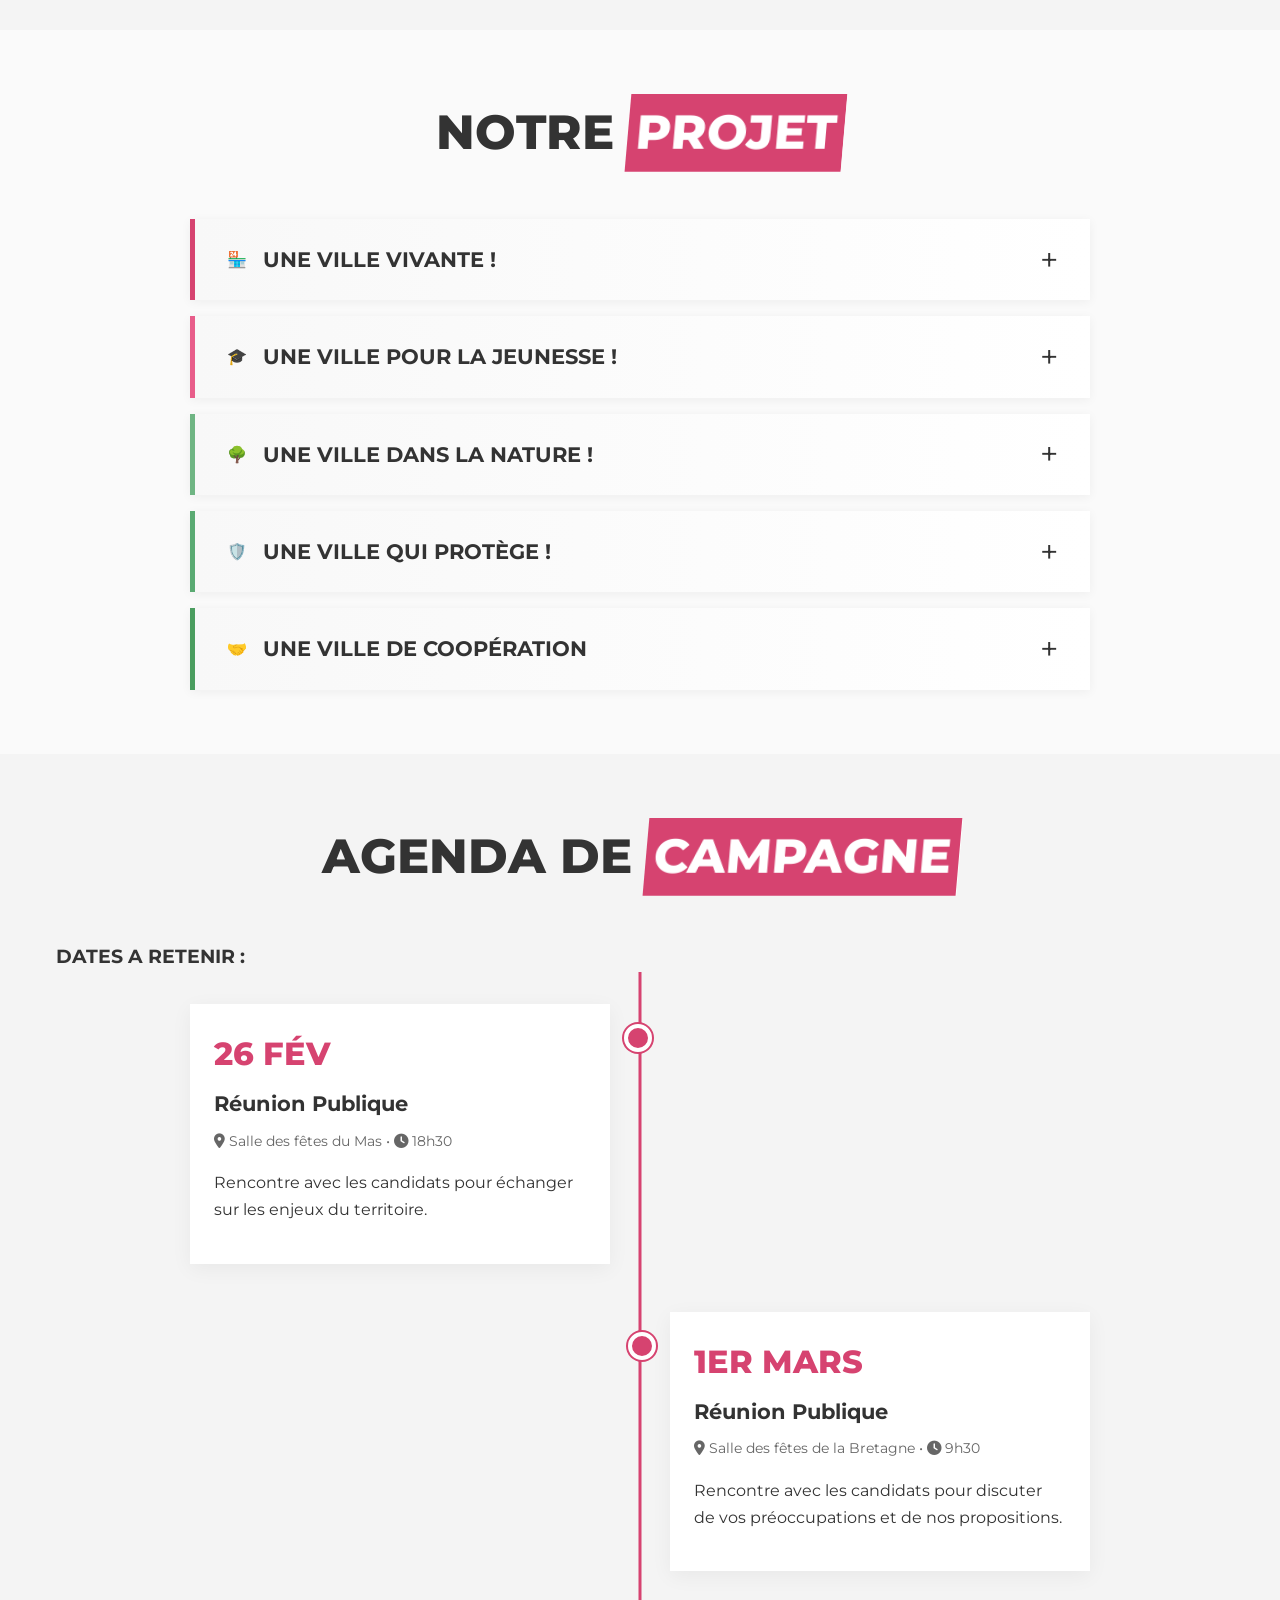
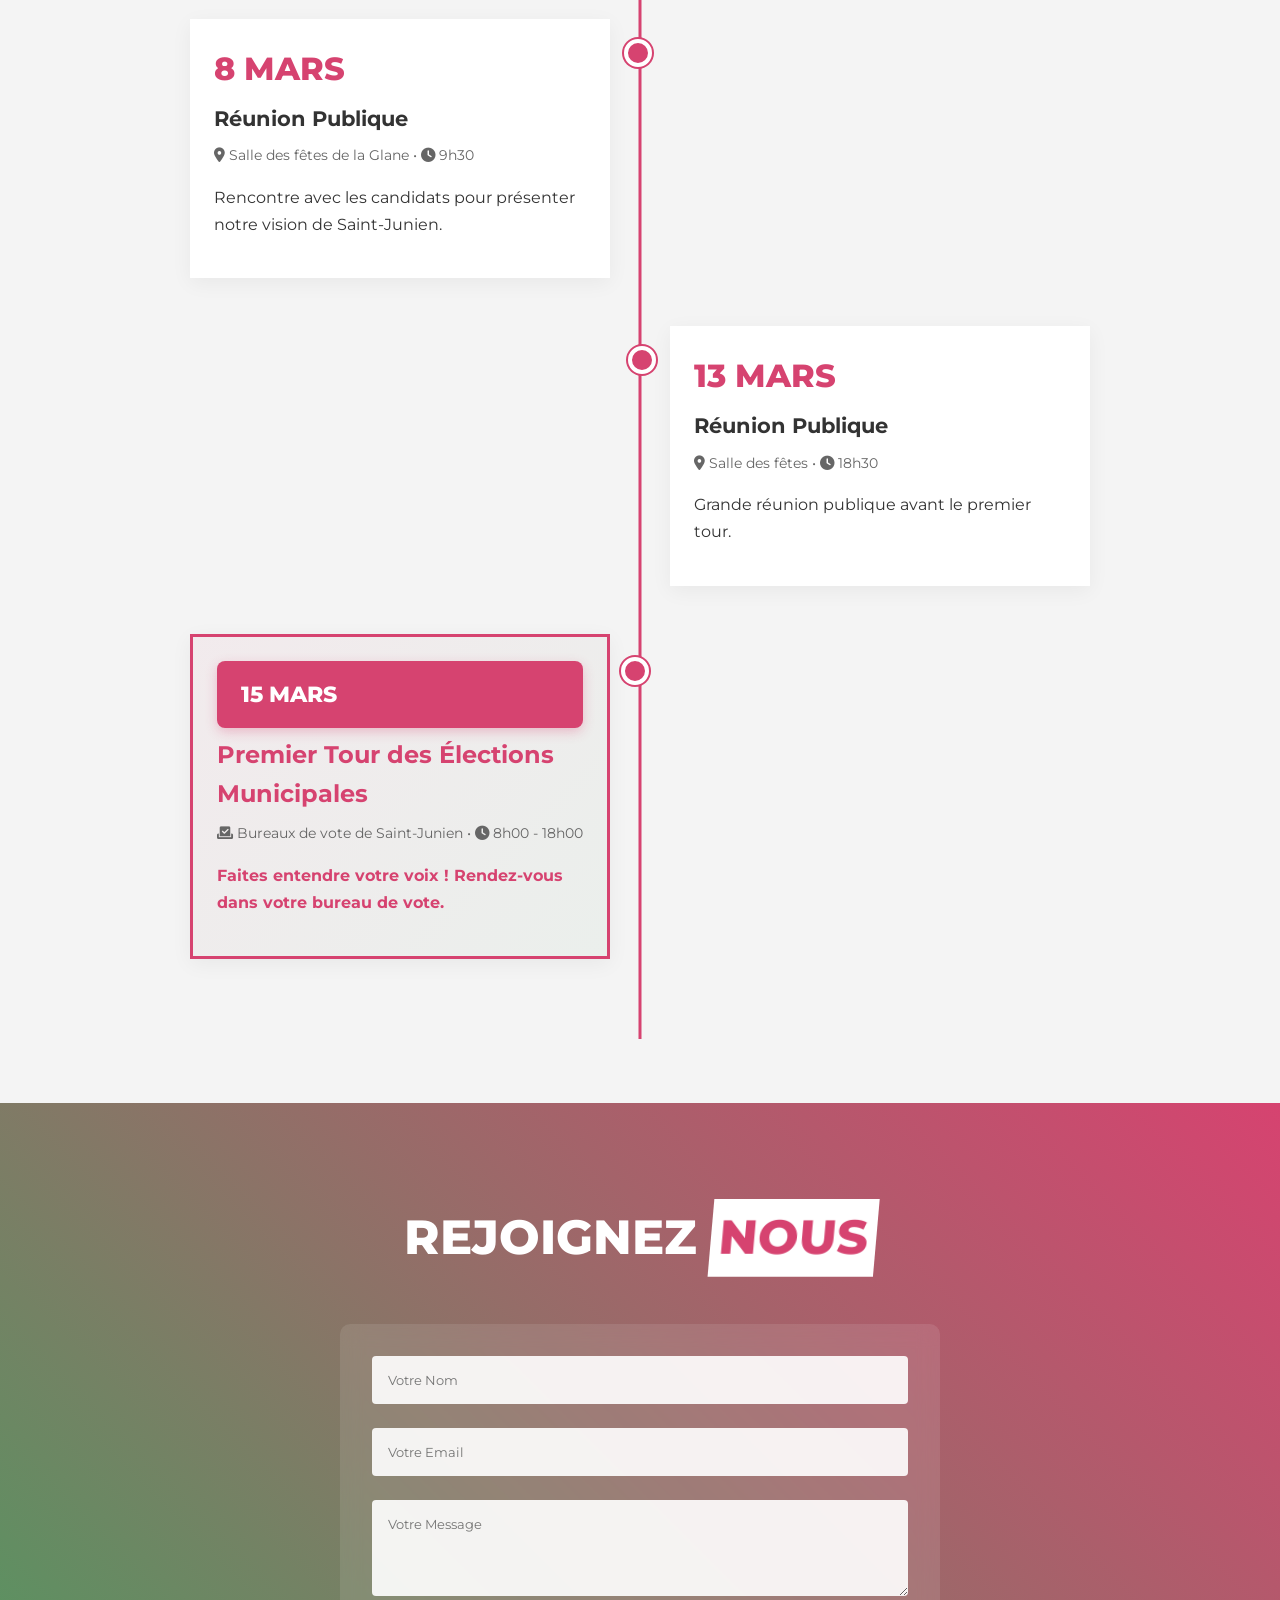
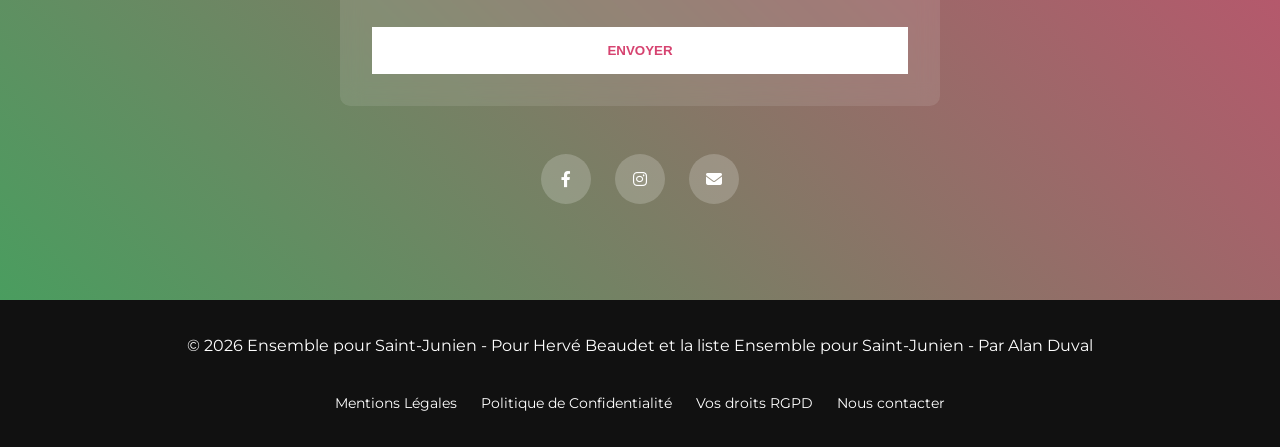
==== commit a0dd7c67: "next next" ====
--- a/index.html
+++ b/index.html
@@ -617,7 +617,11 @@
                     </div>
                     <div class="accordion-content">
                         <div class="content-inner">
-                            <div class="programme-images">                               
+                            <div class="programme-images">
+                                <div class="programme-image-container">
+                                    <img src="assets/photo/programme/enfance.jpeg" alt="Épanouissement de l'enfance"
+                                        loading="lazy" data-protected="true">
+                                </div>
                                 <div class="programme-image-container">
                                     <img src="assets/photo/programme/ecologie.jpeg" alt="Écologie et jeunesse"
                                         loading="lazy" data-protected="true">
@@ -985,4 +989,4 @@
     <script src="script.js"></script>
 </body>
 
-</html>
+</html>
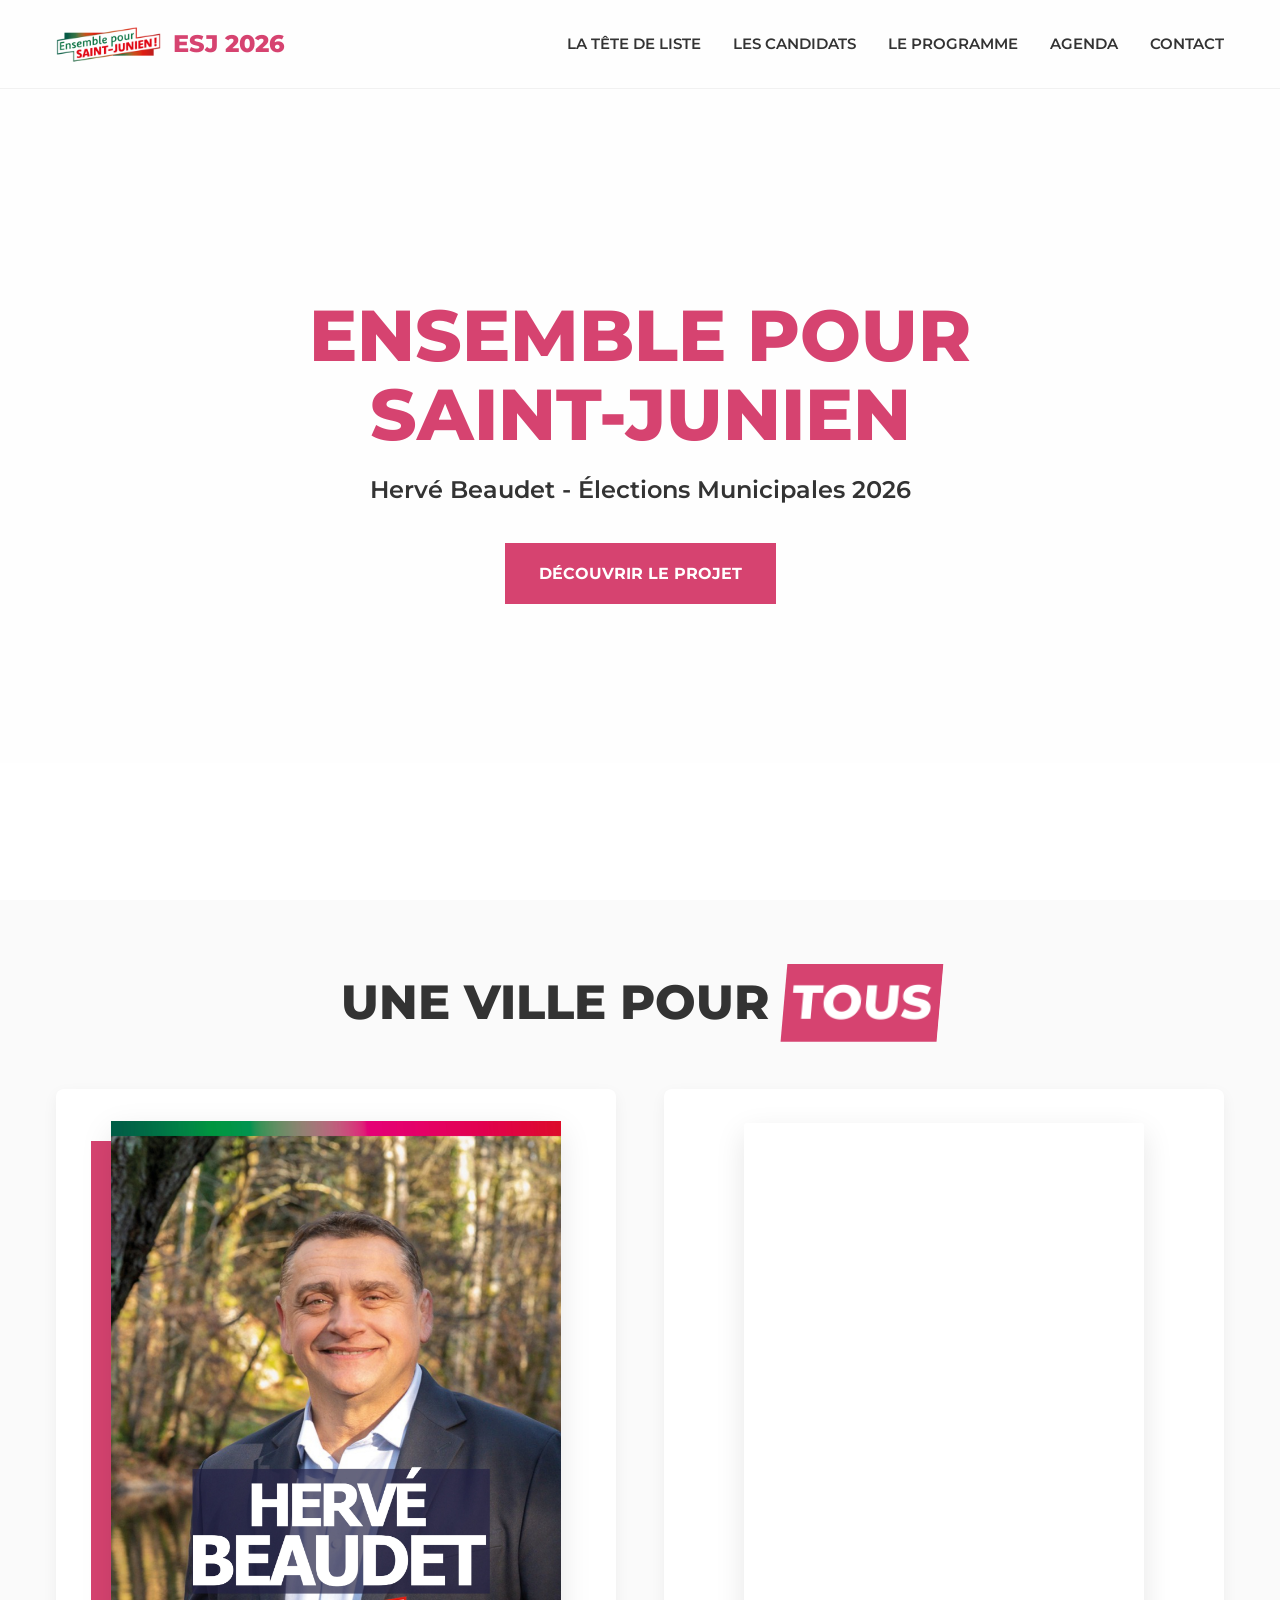
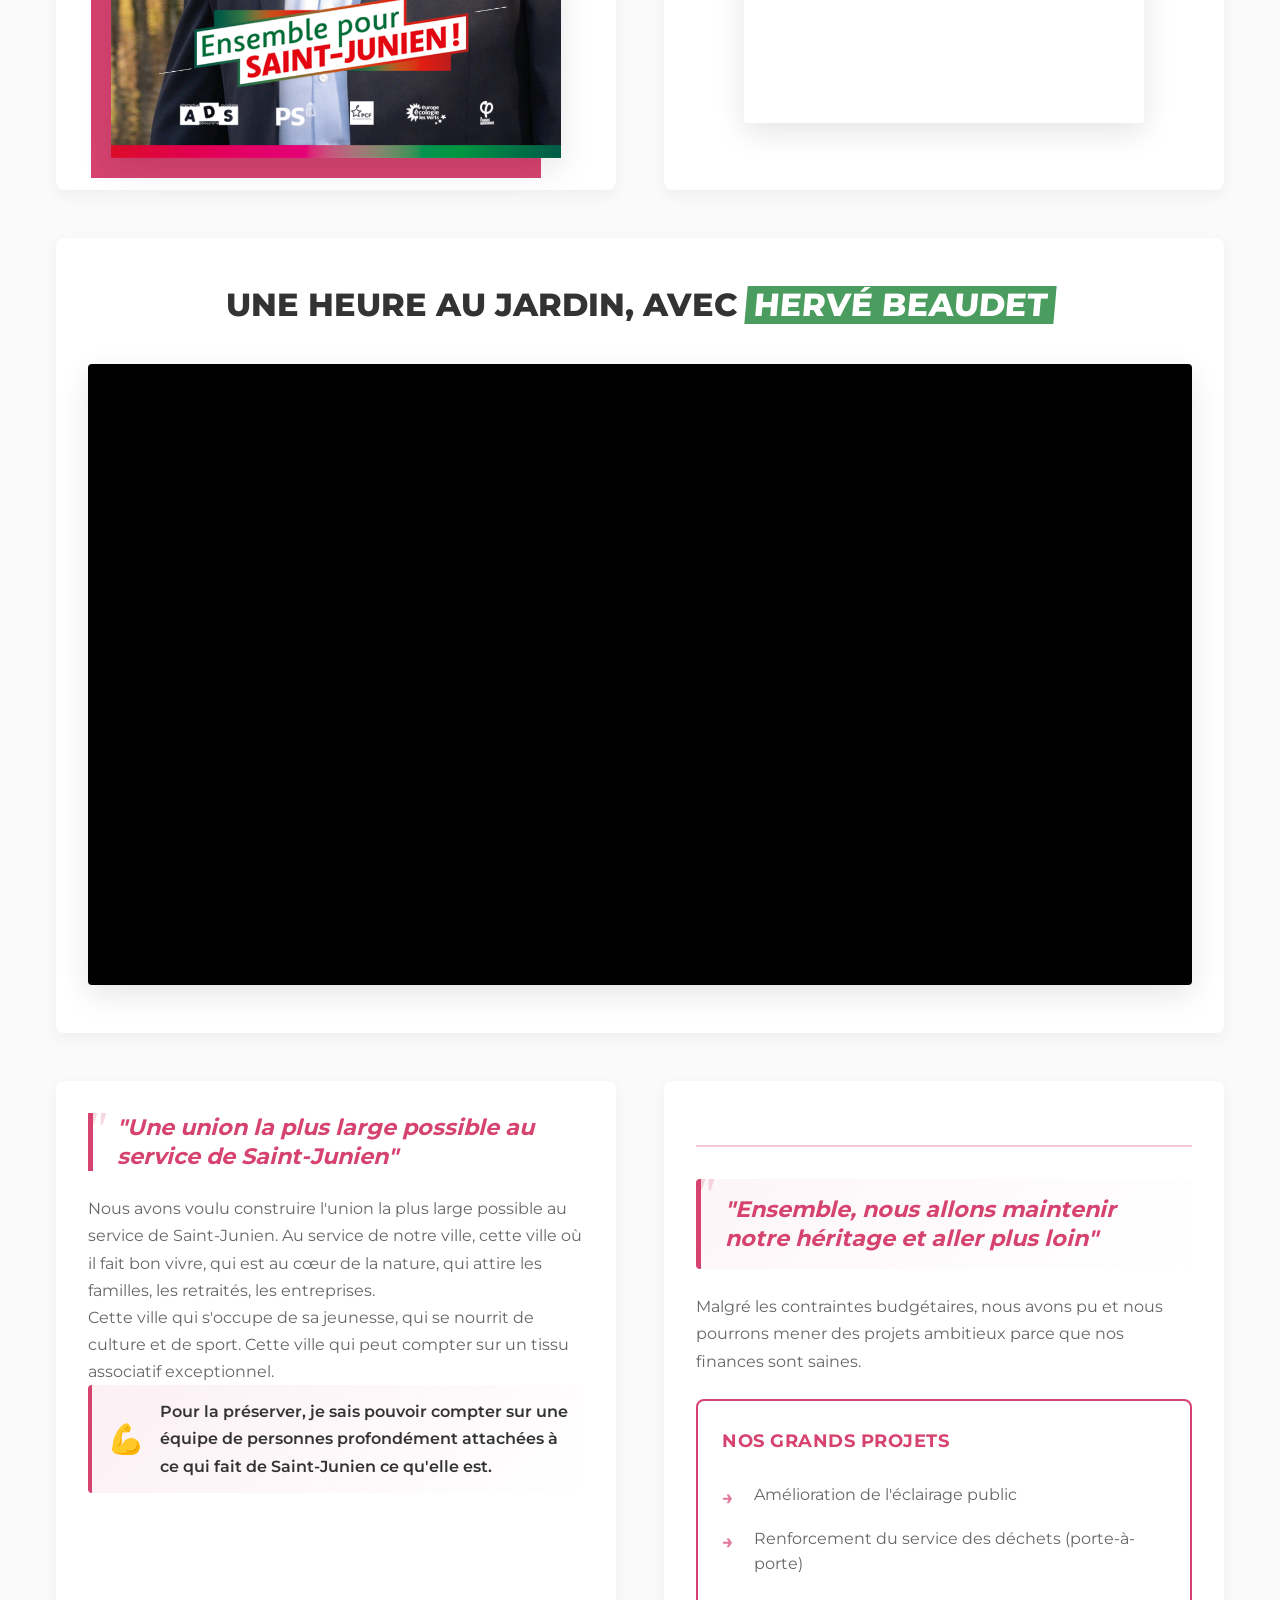
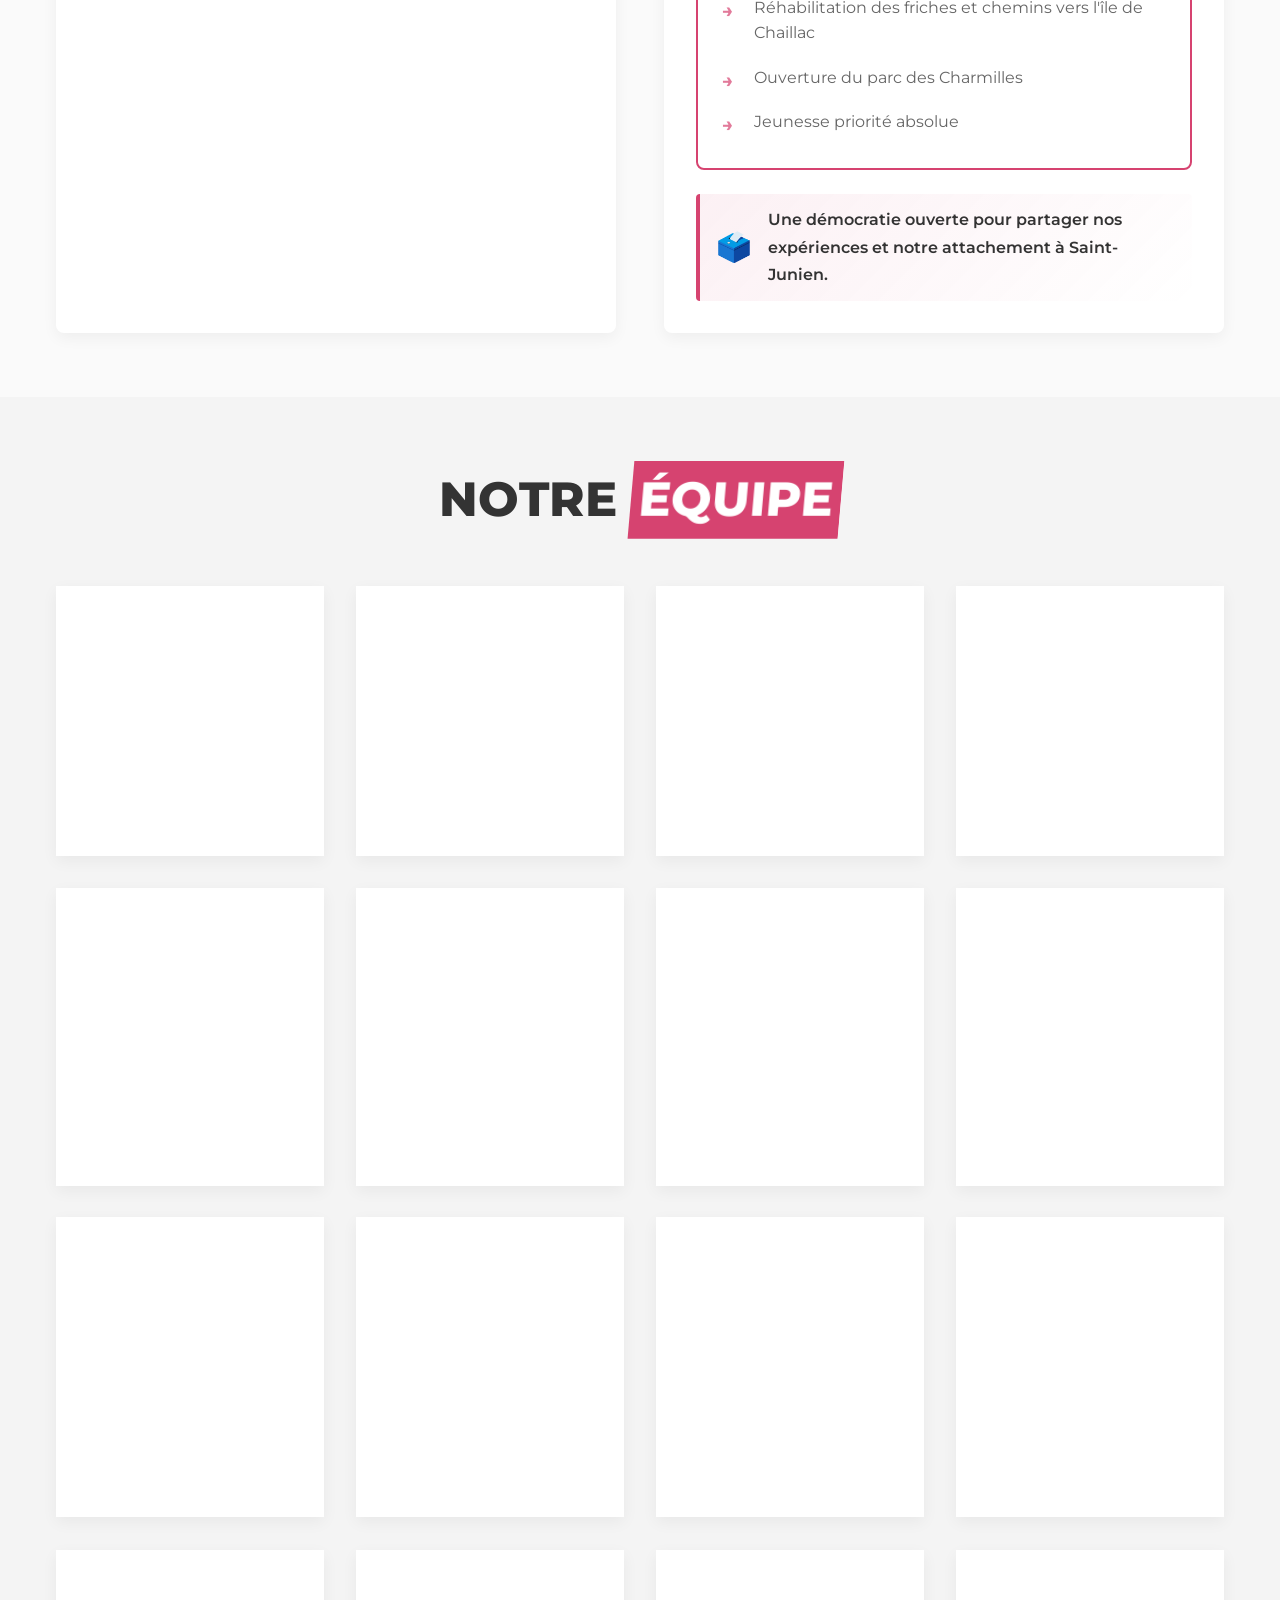
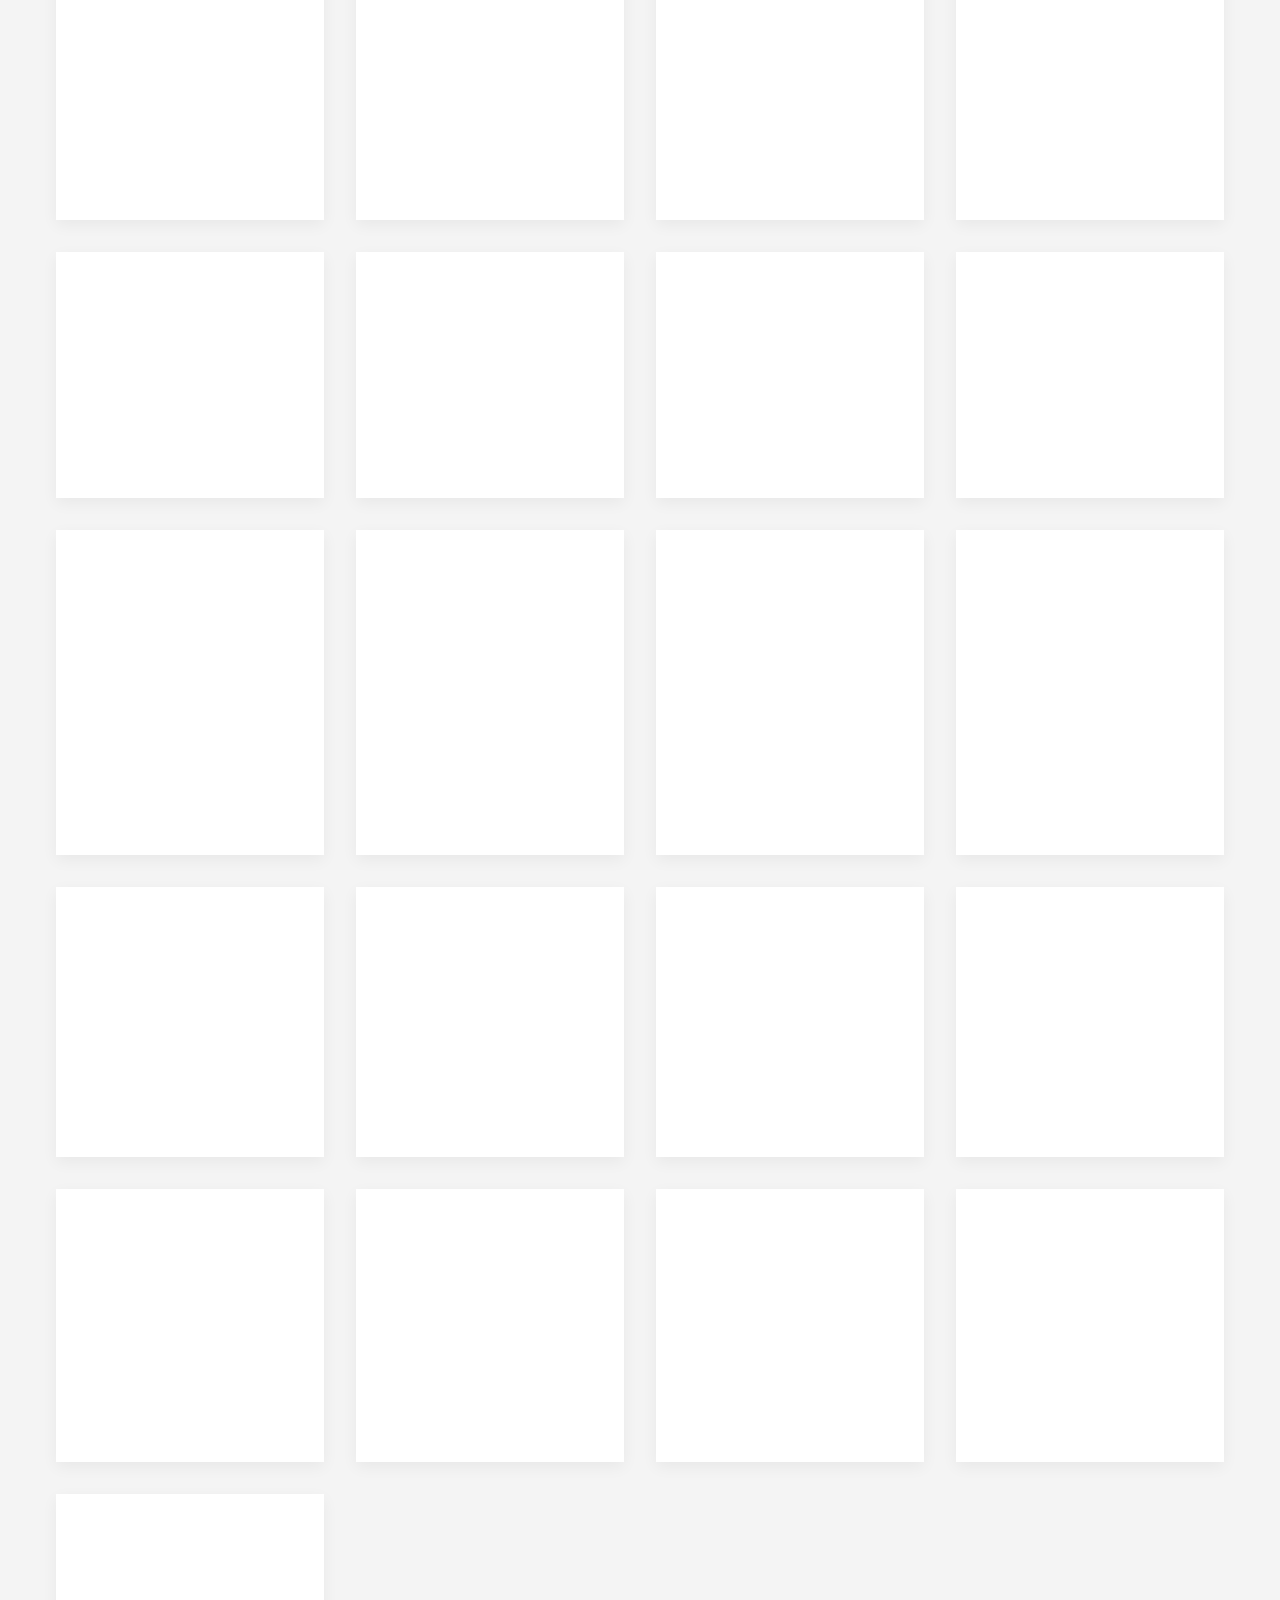
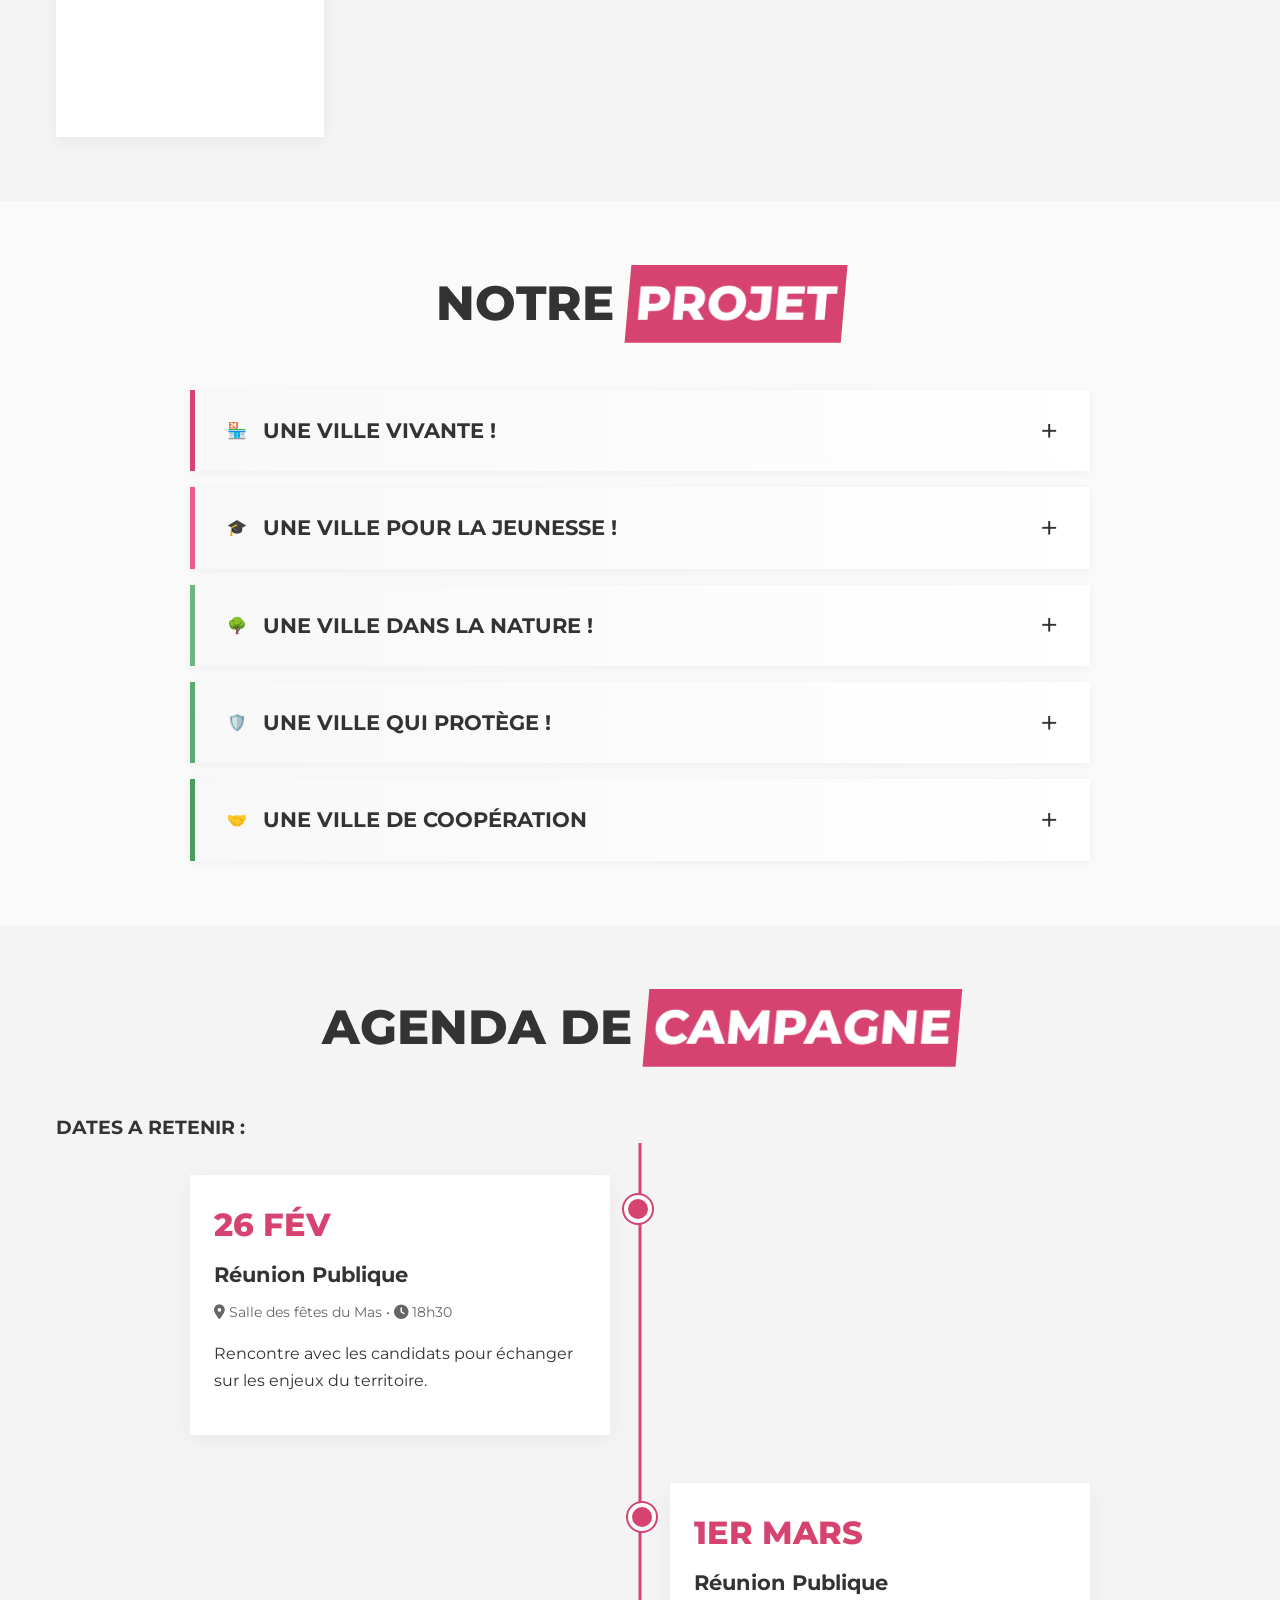
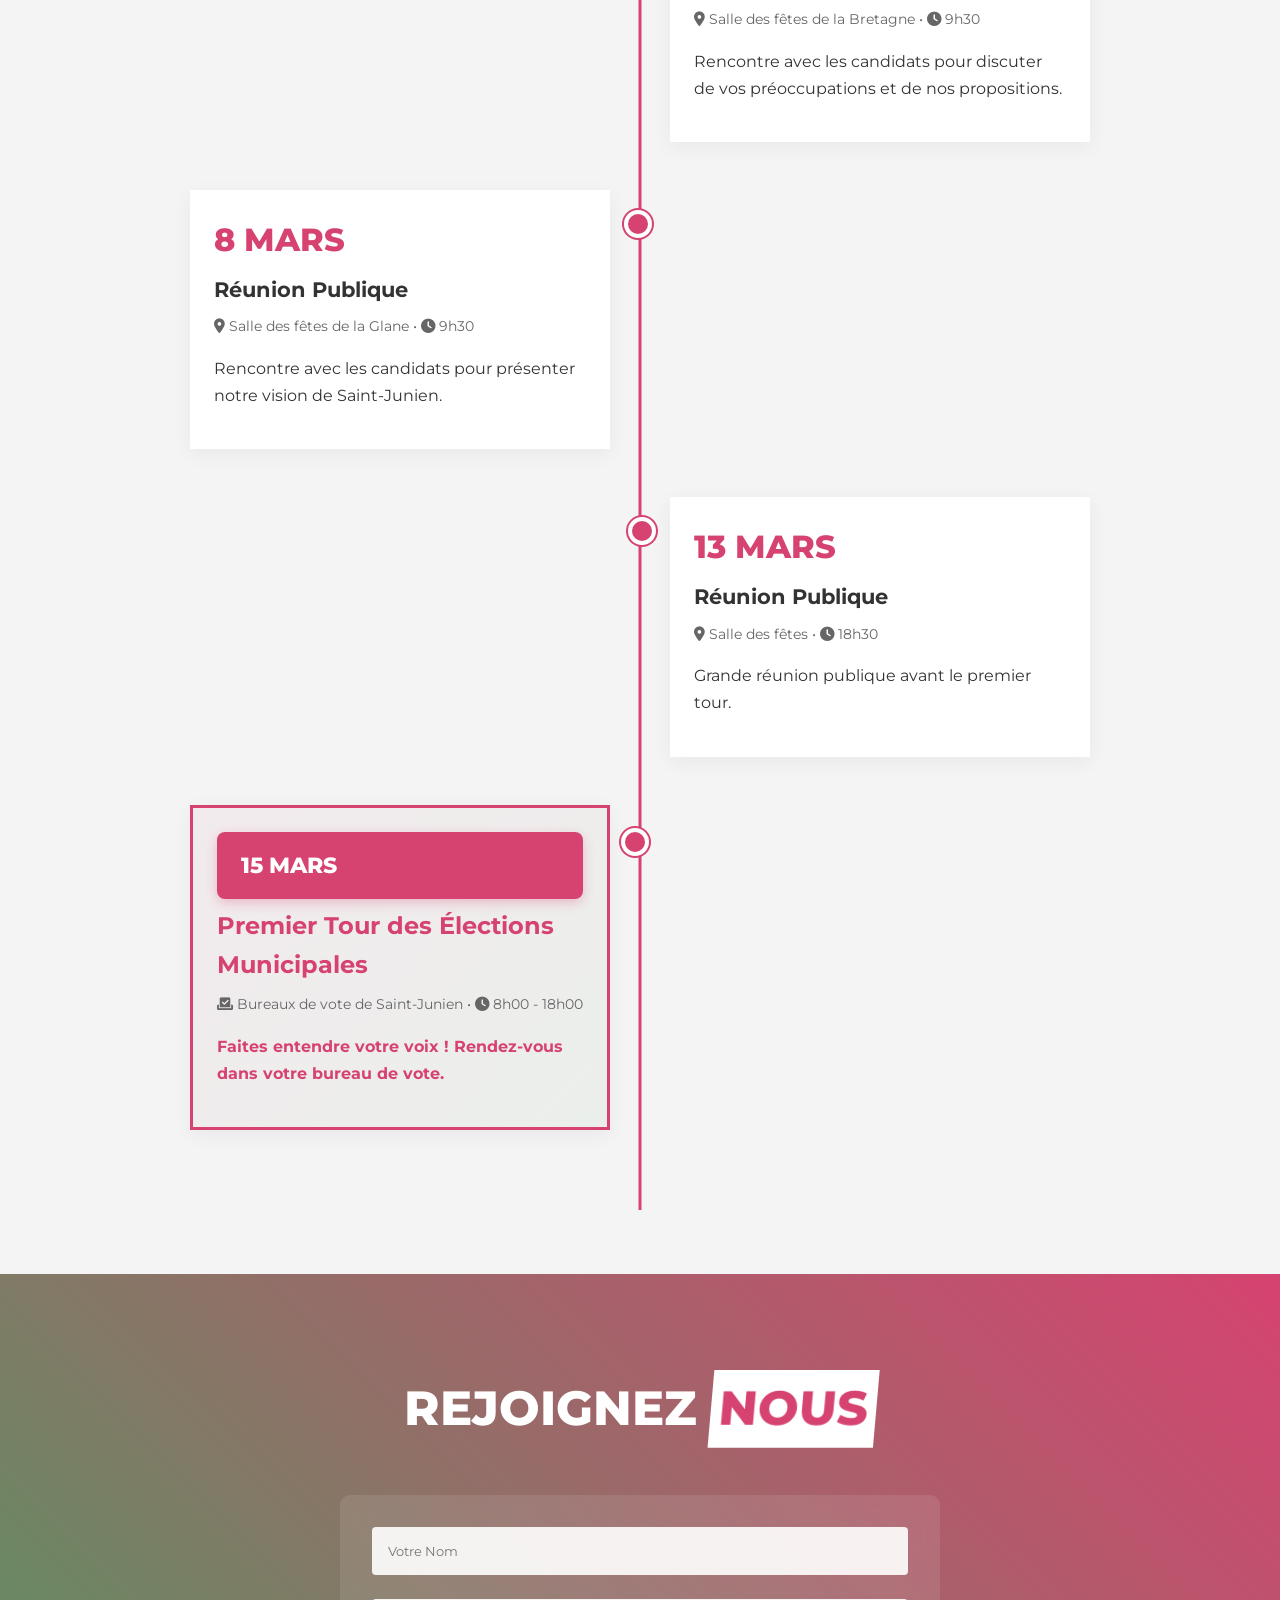
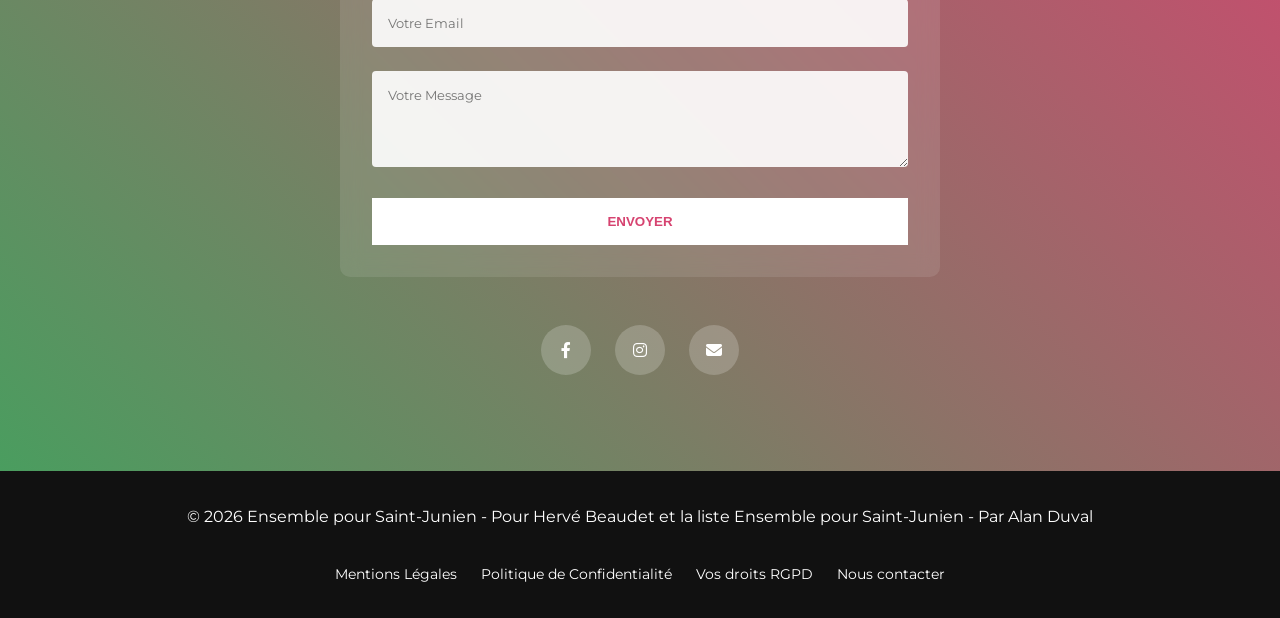
==== commit 1075fdfb: "CORR CORR" ====
--- a/index.html
+++ b/index.html
@@ -224,7 +224,7 @@
                             data-protected="true">
                     </div>
                     <div class="card-info">
-                        <h3>Juliah SEBAH</h3>
+                        <h3>Julia SEBBAH</h3>
                         <p>70 ans, retraitée de la poste</p>
                         <p class="desc">quartier Jean -Jaurès</p>
                     </div>
--- a/styles.css
+++ b/styles.css
@@ -795,7 +795,8 @@
 }
 
 .grid-item.full-width-video .video-responsive {
-    max-width: 800px; /* Optional: limit width on big screens */
+    max-width: 100%; /* Occupe toute la largeur disponible */
+    margin: 0 auto; /* Centrage */
 }
 
 .video-responsive {
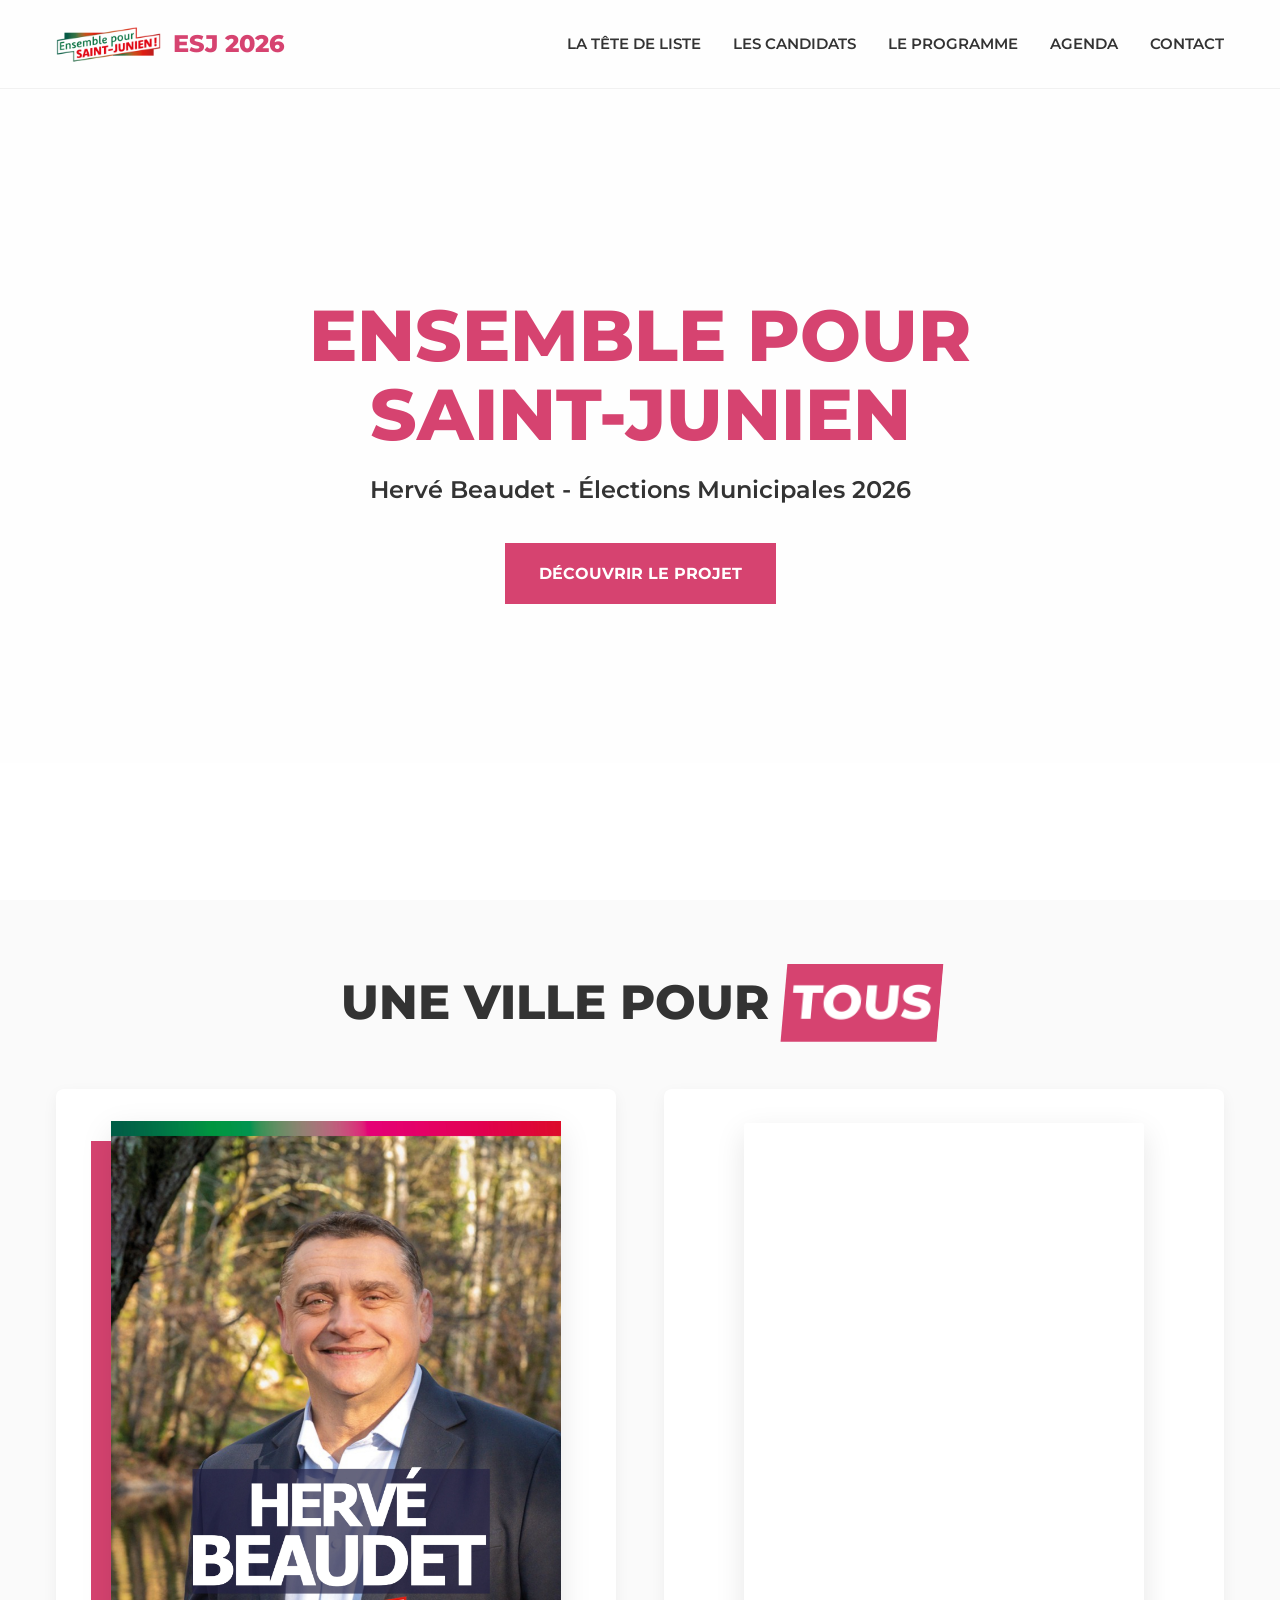
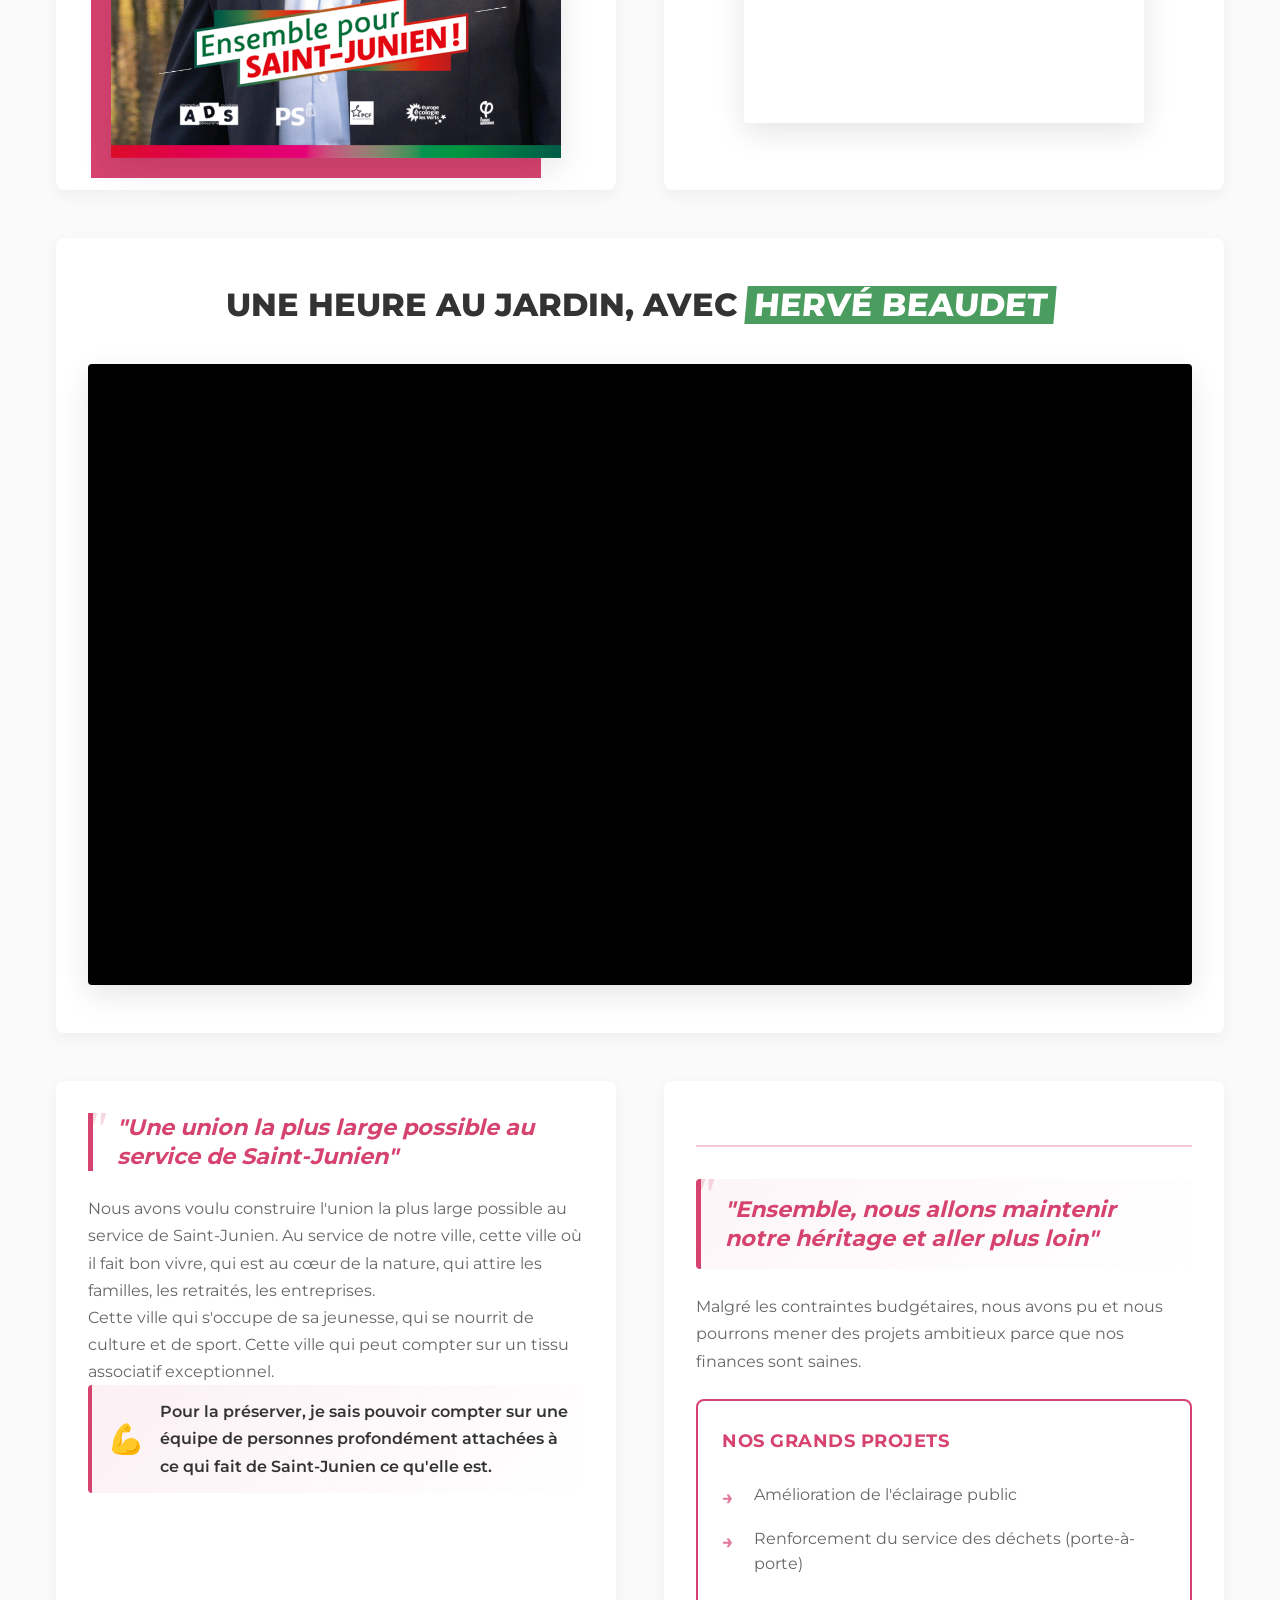
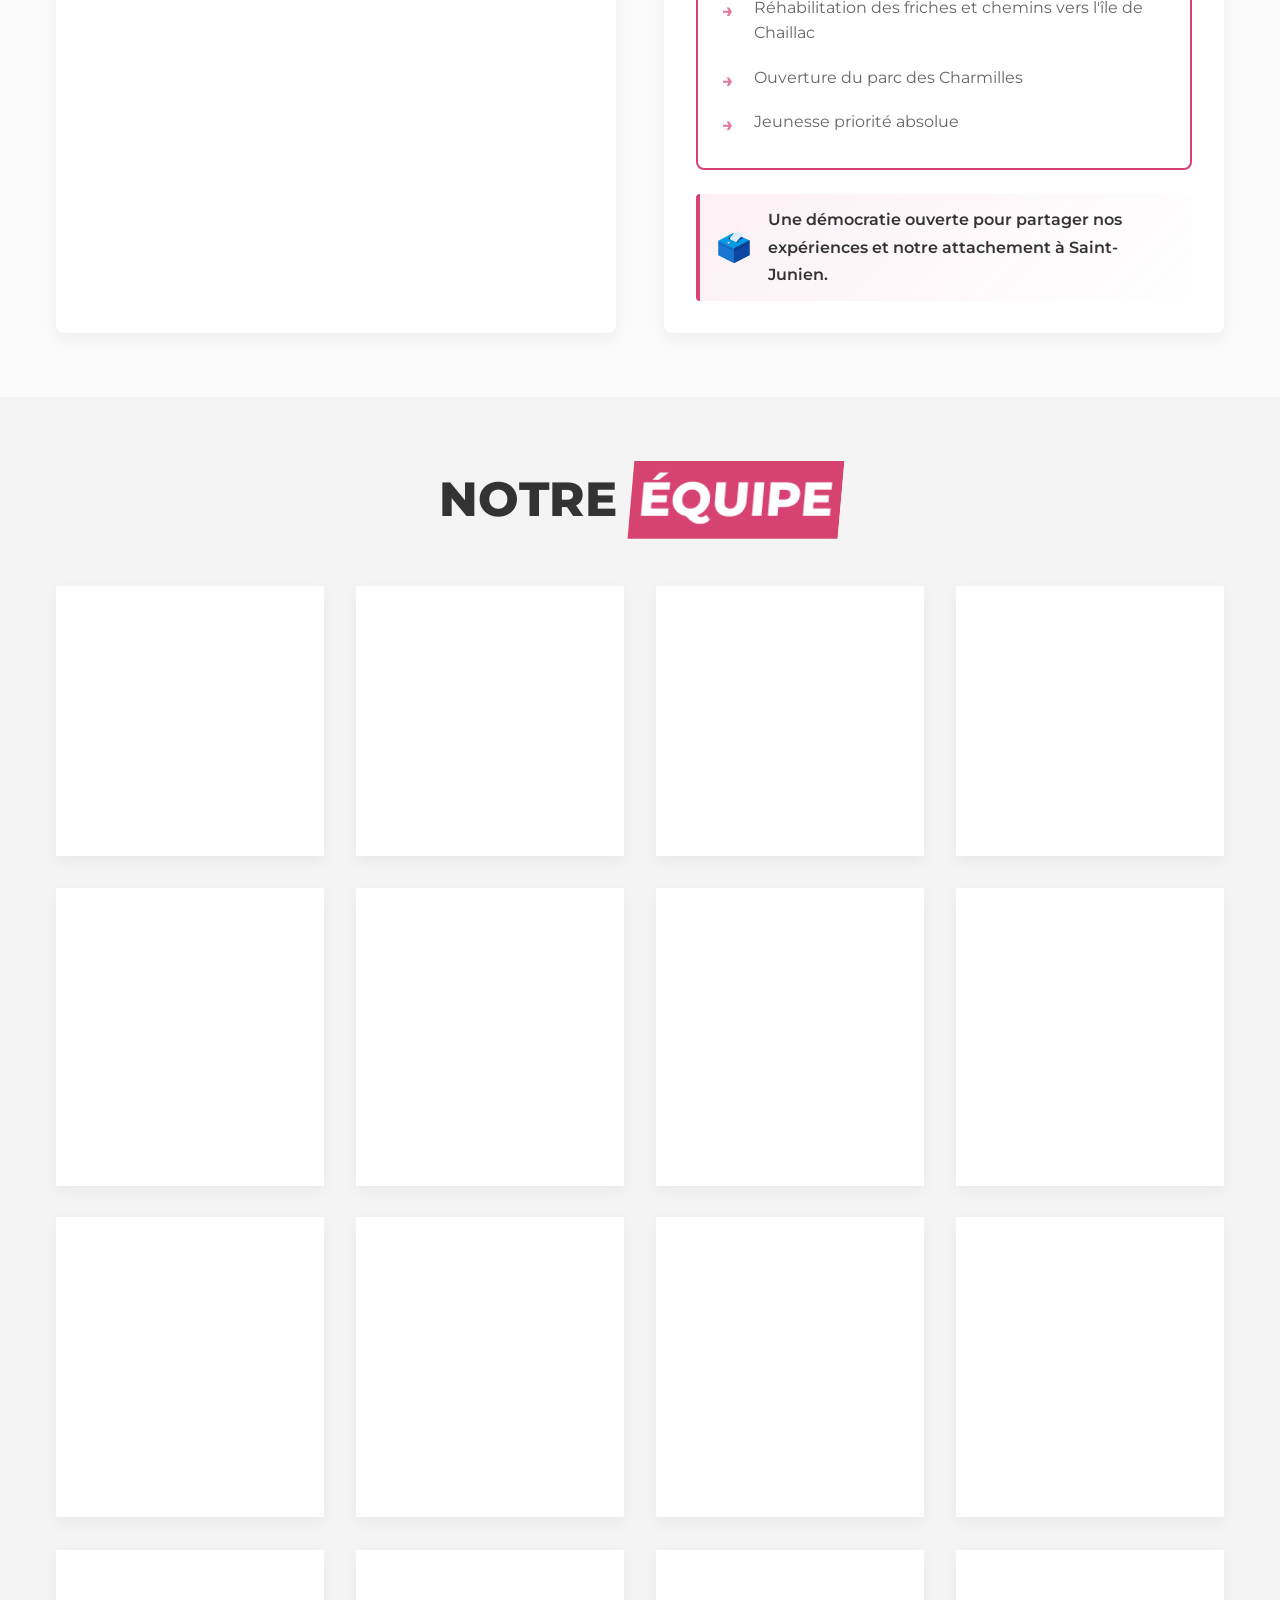
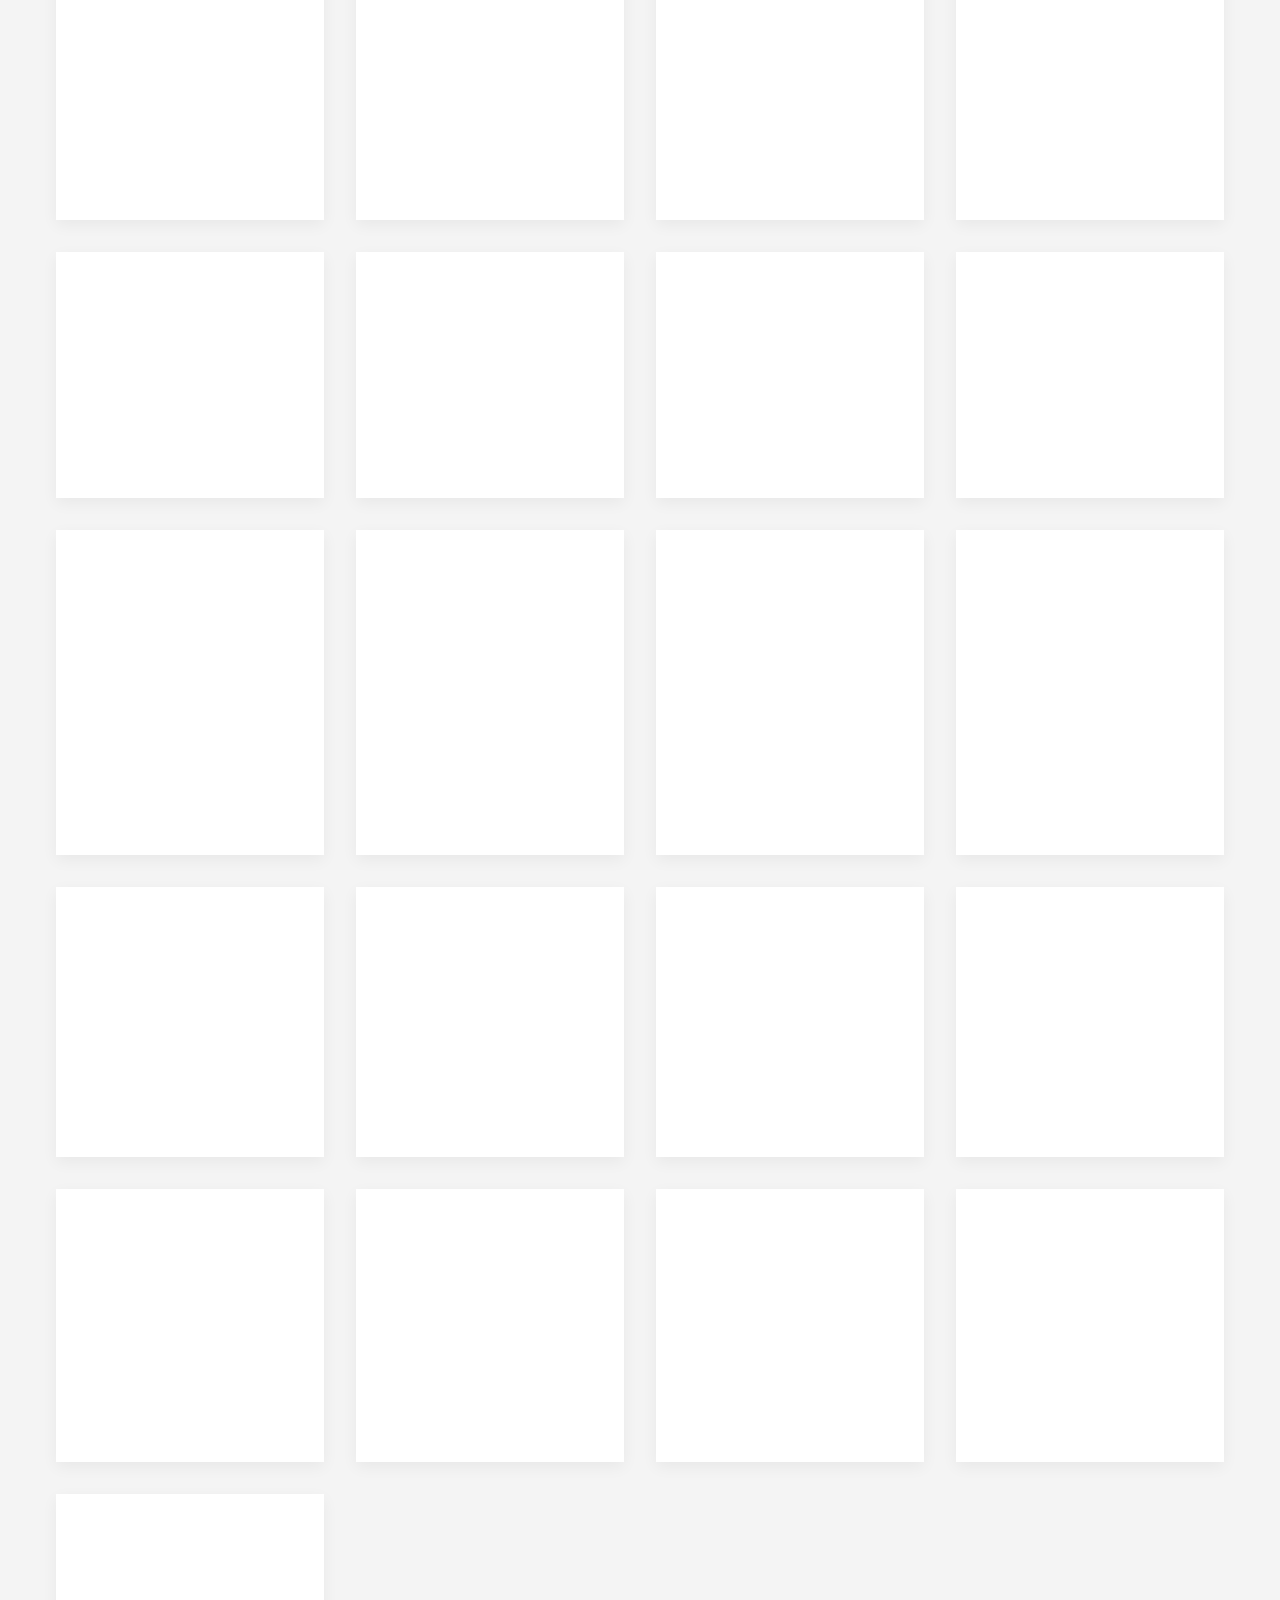
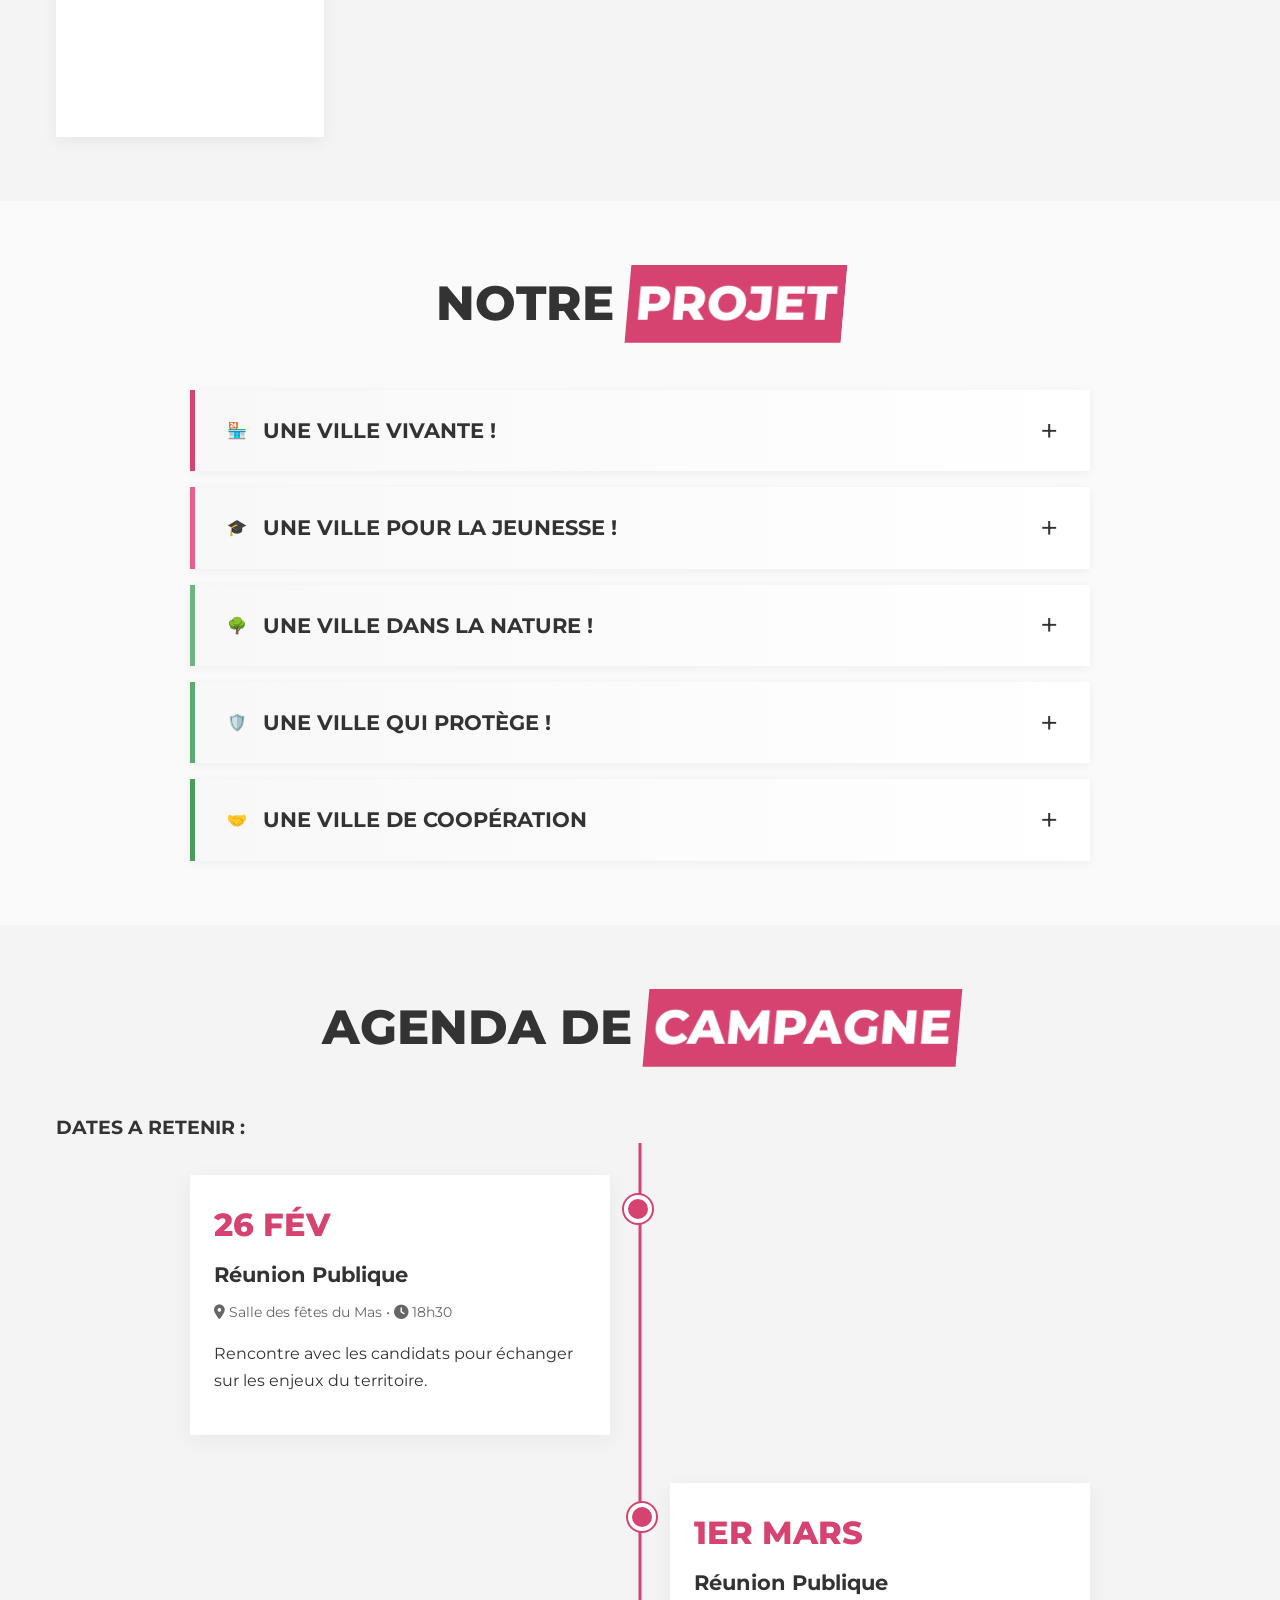
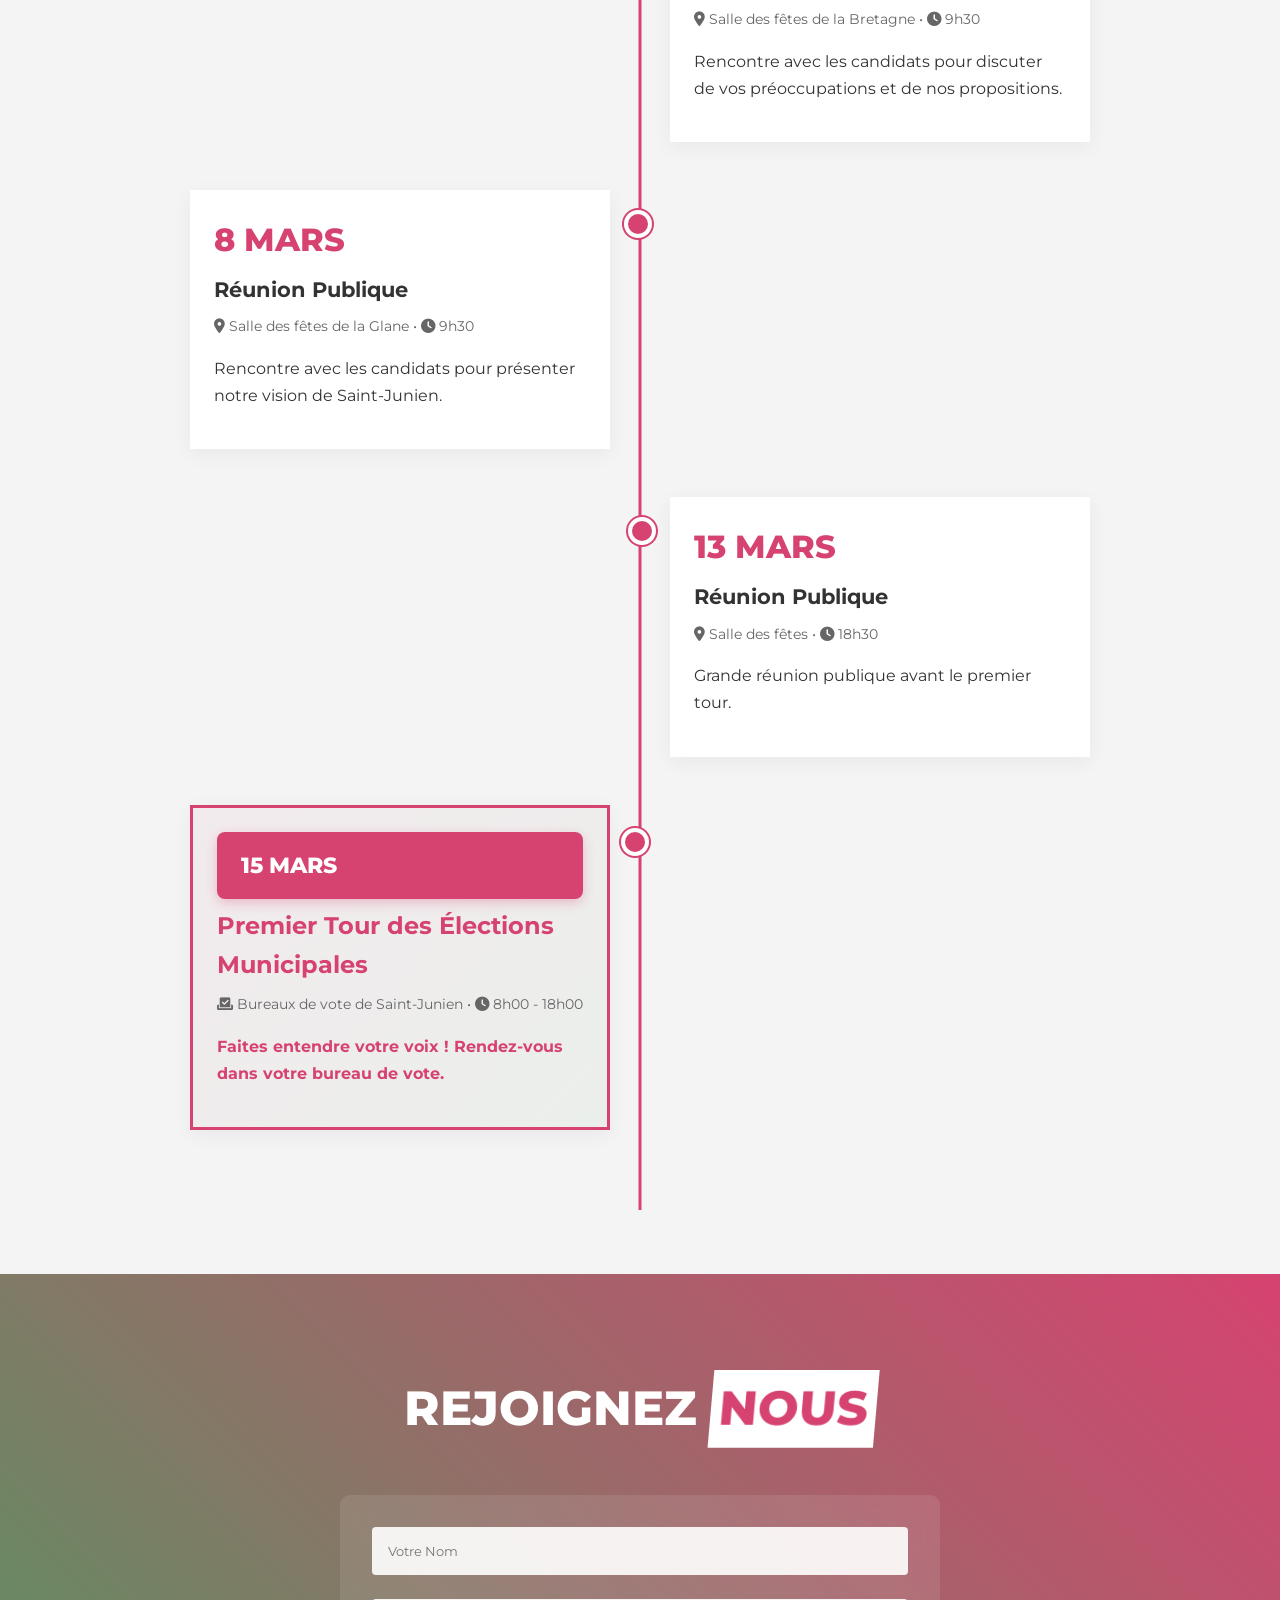
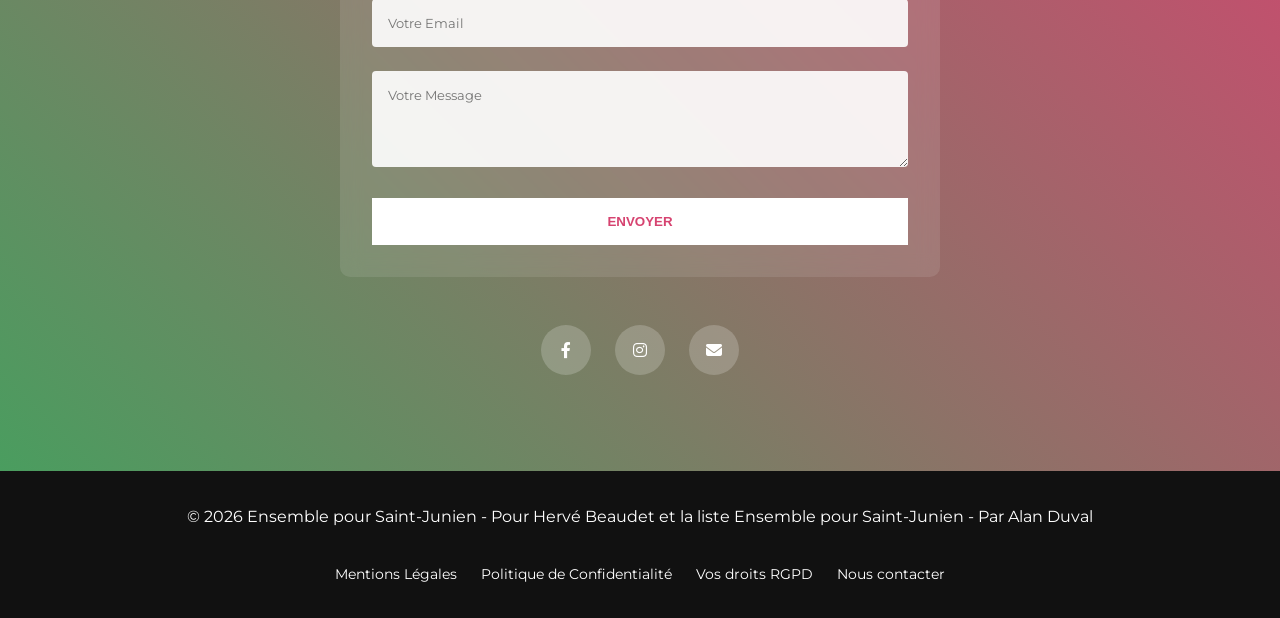
==== commit a907315e: "next next" ====
--- a/index.html
+++ b/index.html
@@ -179,8 +179,8 @@
                     </div>
                     <div class="card-info">
                         <h3>Nadège COUCAUD</h3>
-                        <p>52 ans, Contremaître, agent de maîtrise</p>
-                        <p class="desc">Quartier Chantemerle</p>
+                        <p>52 ans, agent de maîtrise</p>
+                        <p class="desc">Quartier Gendarmerie</p>
                     </div>
                 </div>
                 <div class="candidate-card">
@@ -618,10 +618,6 @@
                     <div class="accordion-content">
                         <div class="content-inner">
                             <div class="programme-images">
-                                <div class="programme-image-container">
-                                    <img src="assets/photo/programme/enfance.jpeg" alt="Épanouissement de l'enfance"
-                                        loading="lazy" data-protected="true">
-                                </div>
                                 <div class="programme-image-container">
                                     <img src="assets/photo/programme/ecologie.jpeg" alt="Écologie et jeunesse"
                                         loading="lazy" data-protected="true">
